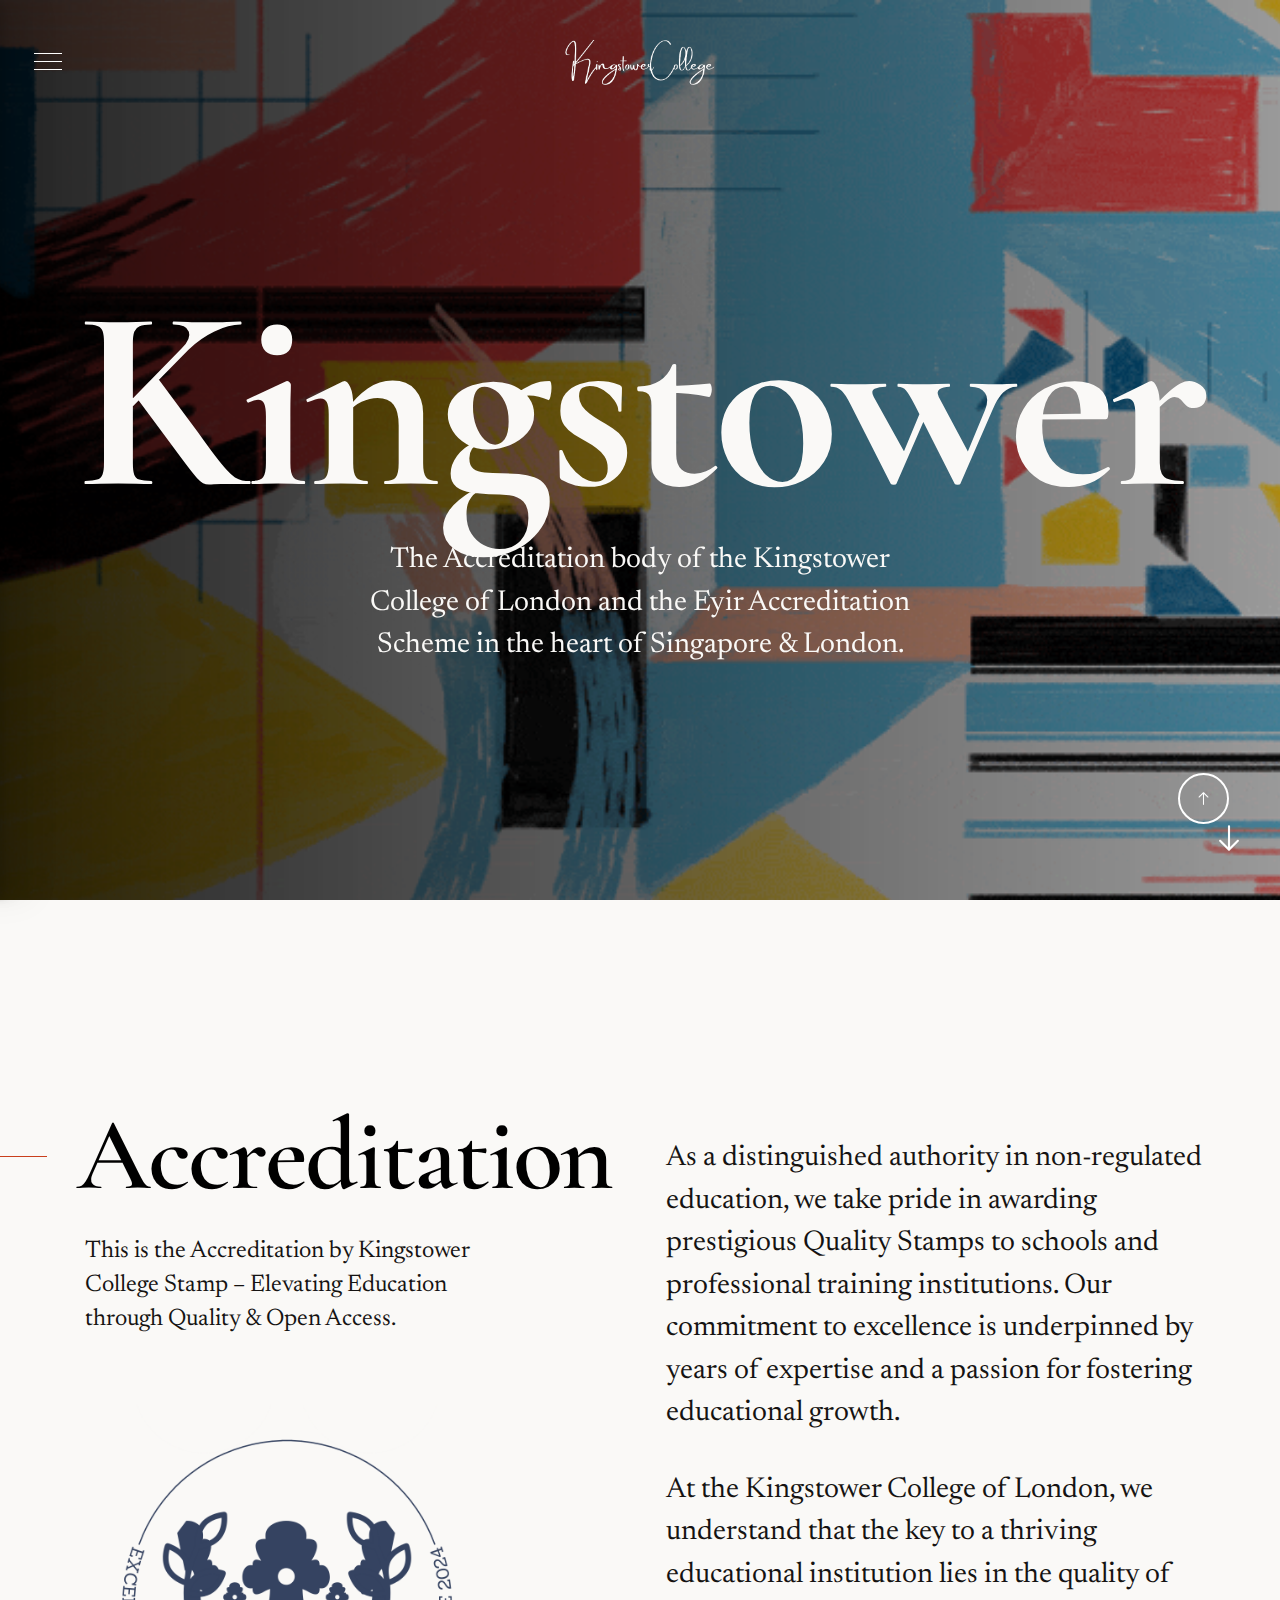
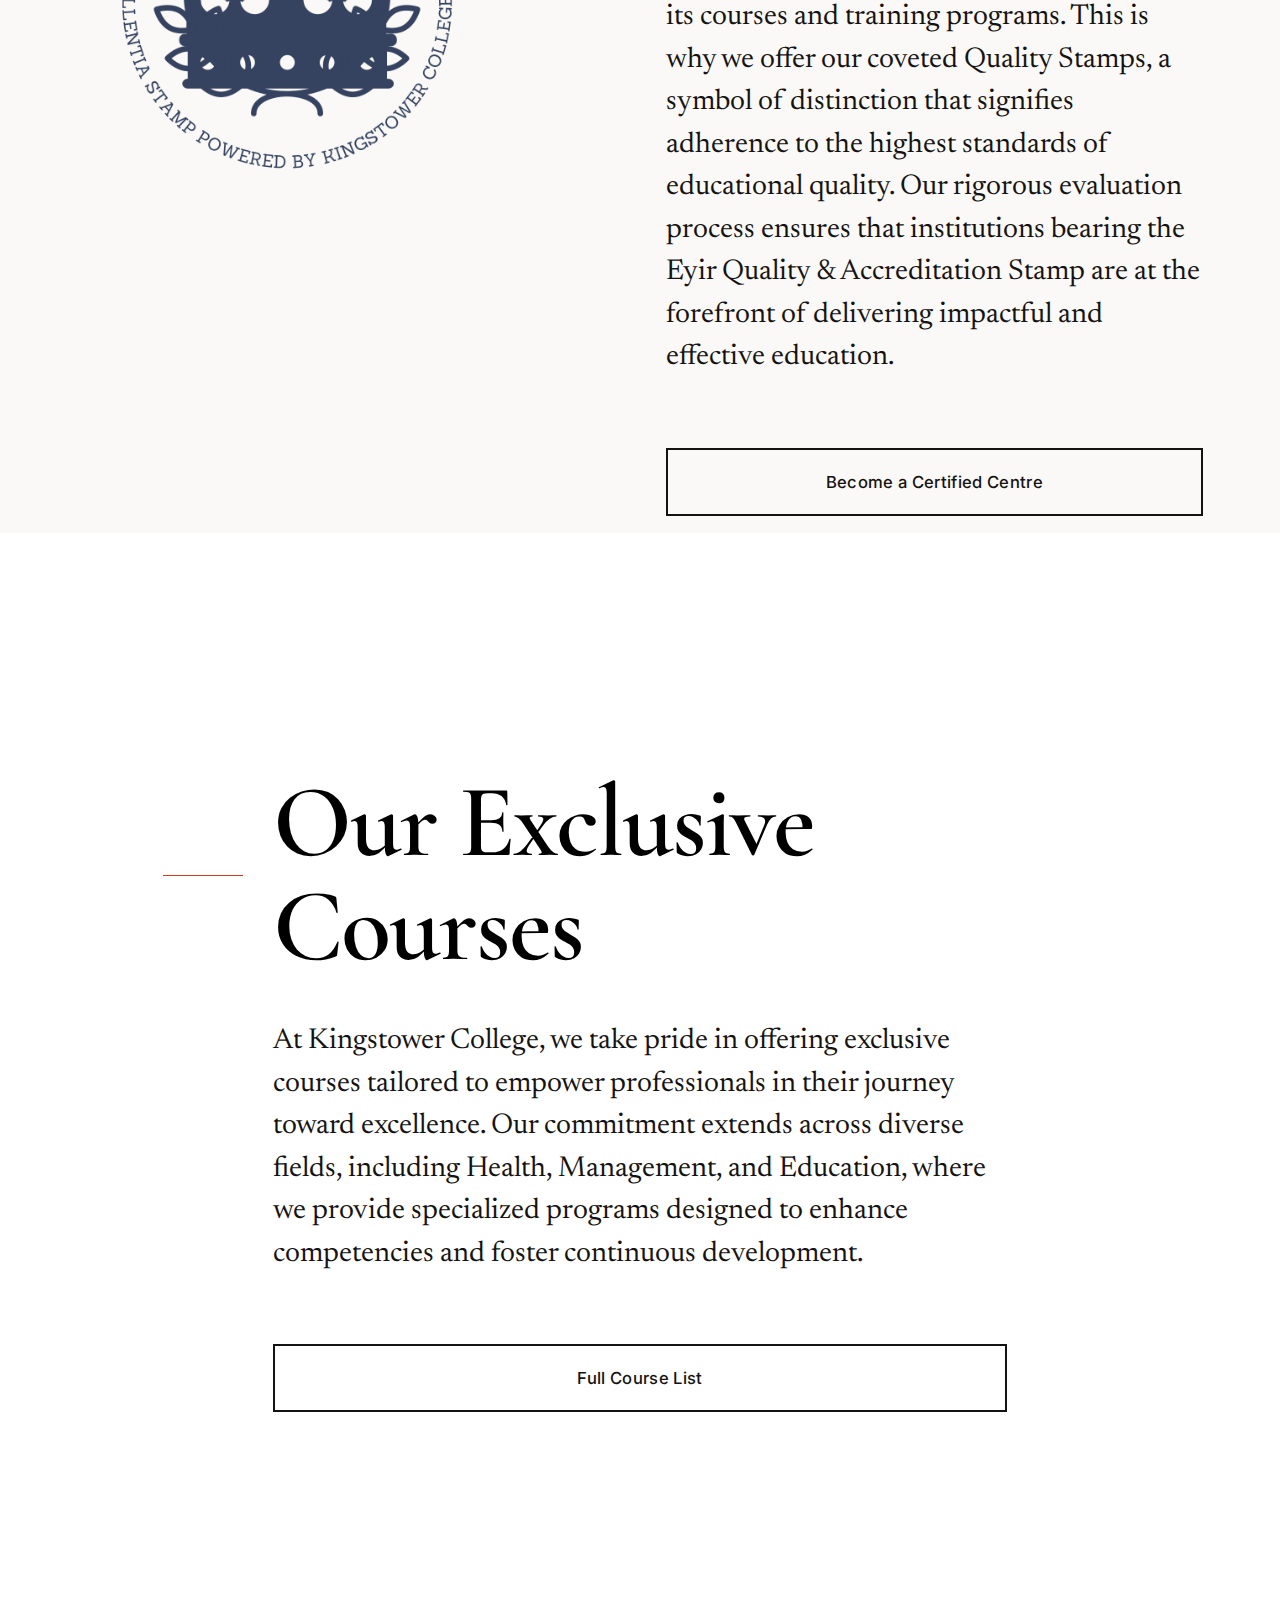
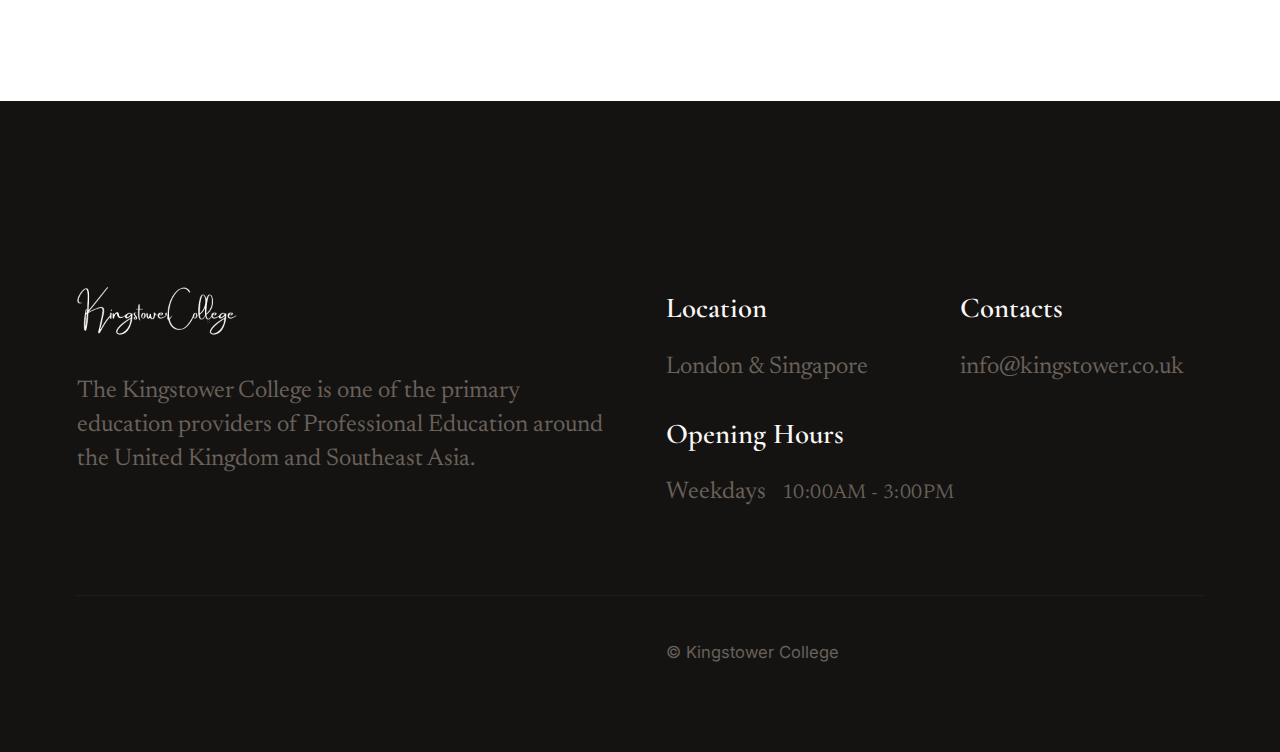
==== index.html @ 2a8f8dbc "Update index.html" ====
<!DOCTYPE html>
<html lang="en" class="no-js" >
<head>

    <!--- basic page needs
    ================================================== -->
    <meta charset="utf-8">
    <meta name="viewport" content="width=device-width, initial-scale=1">
    <title>Kingstower College of London</title>

    <script>
        document.documentElement.classList.remove('no-js');
        document.documentElement.classList.add('js');
    </script>

    <!-- CSS
    ================================================== -->
    <link rel="stylesheet" href="css/vendor.css">
    <link rel="stylesheet" href="css/styles.css">

    <!-- favicons
    ================================================== -->
    <link rel="apple-touch-icon" sizes="180x180" href="apple-touch-icon.png">
    <link rel="icon" type="image/png" sizes="32x32" href="images/favicon.png">
    <link rel="icon" type="image/png" sizes="16x16" href="images/favicon.png">
    <link rel="manifest" href="site.webmanifest">

</head>


<body id="top">


    <!-- preloader
    ================================================== -->
    <div id="preloader">
        <div id="loader" class="dots-fade">
            <div></div>
            <div></div>
            <div></div>
        </div>
    </div>


    <!-- page wrap
    ================================================== -->
    <div id="page" class="s-pagewrap">

        <div class="menu-underlay"></div>

        <!-- # site header
        ================================================== -->
        <header class="s-header">

            <div class="s-header__block">

                <div class="s-header__logo">
                    <a class="logo" href="index.html">
                        <img src="images/logo.png" alt="Homepage">
                    </a>
                </div>

                <a class="s-header__menu-toggle" href="#0"><span>Browse</span></a>
            </div> <!-- end s-header__block -->

            <nav class="s-header__nav">

                <a href="#0" class="s-header__nav-close-btn" title="close"><span>Close</span></a>

                <div class="s-header__nav-logo">
                    <a href="index.html">
                        <img src="images/logo.png" alt="Homepage">
                    </a>
                </div> <!-- s-header__nav-logo -->

                <ul class="s-header__nav-links">
                    <li><a href="index.html">Home</a></li>
                    <li><a href="about.html">About</a></li>
                    <li><a href="courses.html">Courses</a></li>
                    <li><a href="excellentia.html">Accreditation</a></li>
                    <li><a href="postgraduations.html">Postgraduations</a></li>
                </ul> <!-- s-header__nav-links -->
            </nav> <!-- end s-header__nav -->

        </header> <!-- end s-header -->


        <!-- # intro
        ================================================== -->
        <section id="intro" class="s-intro">

            <div class="s-intro__bg"></div>

            <div class="row s-intro__content">
                <div class="column xl-12">
                    <h1 class="s-intro__title">Kingstower</h1>

                    <p class="s-intro__desc lead">
                    The Accreditation body of the Kingstower College of London and the Eyir Accreditation Scheme in the heart of Singapore & London.
                    </p>

                </div>
            </div> <!-- s-intro__content -->

            <div class="s-intro__scroll-down">
                <a href="#about" class="smoothscroll">
                    <span class="scroll-text u-screen-reader-text">Scroll Down</span>
                    <div class="scroll-icon">
                        <svg clip-rule="evenodd" fill-rule="evenodd" stroke-linejoin="round" stroke-miterlimit="2" viewBox="0 0 24 24" xmlns="http://www.w3.org/2000/svg"><path d="m5.214 14.522s4.505 4.502 6.259 6.255c.146.147.338.22.53.22s.384-.073.53-.22c1.754-1.752 6.249-6.244 6.249-6.244.144-.144.216-.334.217-.523 0-.193-.074-.386-.221-.534-.293-.293-.766-.294-1.057-.004l-4.968 4.968v-14.692c0-.414-.336-.75-.75-.75s-.75.336-.75.75v14.692l-4.979-4.978c-.289-.289-.761-.287-1.054.006-.148.148-.222.341-.221.534 0 .189.071.377.215.52z" fill-rule="nonzero"/></svg>
                    </div>
                </a>
            </div> <!-- s-intro__scroll-down -->

        </section> <!-- end s-intro -->


        <!-- # about
        ================================================== -->
        <section id="about" class="s-about">

            <div class="row s-about__content">
                <div class="column xl-12 s-about__content-grid grid-block">

                    <div class="s-about__content-header section-header">
                        <h2 class="text-display-title with-line">Accreditation</h2>
                        <div class="s-about__content-header-inner">
                            <p class="text-desc">
                                This is the Accreditation by Kingstower College Stamp – Elevating Education through Quality & Open Access.
                            </p>

                            <div class="s-about__content-media">
                                <img class="s-about__media-big"
                                     src="images/stamp.png"
                                     srcset="images/stamp.png 1x, images/stamp.png 2x" alt="">
                            </div>
                        </div>
                    </div> <!-- end s-about__content-header -->

                    <div class="s-about__content-main">

                        <p class="attention-getter">
                            As a distinguished authority in non-regulated education, we take pride in awarding prestigious Quality Stamps
                            to schools and professional training institutions. Our commitment to excellence is
                            underpinned by years of expertise and a passion for fostering educational growth.
                        </p>
                        <p class="attention-getter">
                            At the Kingstower College of London, we understand that the key to a thriving educational institution lies in the quality of its
                            courses and training programs. This is why we offer our coveted Quality Stamps, a symbol of distinction that signifies adherence
                            to the highest standards of educational quality. Our rigorous evaluation process ensures that institutions bearing the
                            Eyir Quality & Accreditation Stamp are at the forefront of delivering impactful and effective education.
                        </p>

                        <div class="s-about__content-btn">
                            <a href="Excellentia.html" class="btn btn--stroke btn--medium u-fullwidth">Become a Certified Centre</a>
                        </div>

                    </div> <!-- end s-about-content-main -->

                </div> <!-- end s-about__content-grid -->
            </div> <!--end s-about__content -->

        </section> <!-- end s-about -->


        <!-- # menu block
        ================================================== -->
        <section class="s-menublock" style ="background-color:white;">

            <div class="row s-menublock__top">
                <div class="column xl-8 lg-12">

                    <div class="s-menublock__content-header section-header">
                        <h2 class="text-display-title with-line">Our Exclusive Courses</h2>
                        <p class="attention-getter">
                            At Kingstower College, we take pride in offering exclusive courses tailored to empower professionals in their
                            journey toward excellence. Our commitment extends across diverse fields, including Health, Management, and Education,
                            where we provide specialized programs designed
                            to enhance competencies and foster continuous development.
                        </p>
                        <div class="s-about__content-btn">
                            <a href="postgraduations.html" class="btn btn--stroke btn--medium u-fullwidth">Full Course List</a>
                        </div>

</div>
</div>
</div>
</section>
                    </div> <!-- end s-menublock__content-header -->

                </div>


        <!-- # testimonials
        ================================================== -->


         <!-- # footer
        ================================================== -->
        <footer id="footer" class="s-footer">
            <div class="row s-footer__main-content">

                <div class="column xl-6 md-12 s-footer__block s-footer__about">
                    <div class="s-footer__logo">
                        <a class="logo" href="index.html">
                            <img src="images/logo.png" alt="Homepage">
                        </a>
                    </div>

                    <p>
                   The Kingstower College is one of the primary education providers of Professional Education around the United Kingdom and Southeast Asia.
                </p>
                </div> <!-- end s-footer__about -->

                <div class="column xl-6 md-12 s-footer__block s-footer__info">
                    <div class="row">
                        <div class="column xl-6 lg-12">
                            <h5>Location</h5>
                            <p>
                            London & Singapore
                            </p>
                        </div>
                        <div class="column xl-6 lg-12">
                            <h5>Contacts</h5>
                            <ul class="link-list">
                                <li><a href="mailto:info@kingstower.co.uk">info@kingstower.co.uk</a></li>
                            </ul>
                        </div>
                        <div class="column">
                            <h5>Opening Hours</h5>
                            <ul class="opening-hours">
                                <li><span class="opening-hours__days">Weekdays</span><span class="opening-hours__time">10:00am - 3:00pm</span></li>
                            </ul>
                        </div>
                    </div>
                </div> <!-- end s-footer__info -->

            </div> <!-- end  s-footer__main-content -->

            <div class="row s-footer__bottom">

                <div class="column xl-6 lg-12">
                </div> <!-- end section-footer__social -->

                <div class="column xl-6 lg-12">
                    <p class="ss-copyright">
                        <span>© Kingstower College</span>
                    </p>
                </div>

            </div> <!-- end section-footer__bottom -->

            <div class="ss-go-top">
                <a class="smoothscroll" title="Back to Top" href="#top">
                    <svg clip-rule="evenodd" fill-rule="evenodd" stroke-linejoin="round" stroke-miterlimit="2" viewBox="0 0 24 24" xmlns="http://www.w3.org/2000/svg"><path d="m14.523 18.787s4.501-4.505 6.255-6.26c.146-.146.219-.338.219-.53s-.073-.383-.219-.53c-1.753-1.754-6.255-6.258-6.255-6.258-.144-.145-.334-.217-.524-.217-.193 0-.385.074-.532.221-.293.292-.295.766-.004 1.056l4.978 4.978h-14.692c-.414 0-.75.336-.75.75s.336.75.75.75h14.692l-4.979 4.979c-.289.289-.286.762.006 1.054.148.148.341.222.533.222.19 0 .378-.072.522-.215z" fill-rule="nonzero"/></svg>
                </a>
                <span>Back To Top</span>
            </div> <!-- end ss-go-top -->

        </footer> <!-- end s-footer -->

    </div> <!-- end page-wrap -->


    <!-- Java Script
    ================================================== -->
    <script src="js/plugins.js"></script>
    <script src="js/main.js"></script>

</body>
</html>
---- css/vendor.css ----
/* ===================================================================
 * Maillard Third-party Stylesheets
 * Template Ver. 1.0.0
 * 08-03-2023
 * -------------------------------------------------------------------
 *
 * TOC:
 * # PrismJS 
 * # Swiper
 * # Glightbox
 *
 * ------------------------------------------------------------------- */

/* ===================================================================
 * # PrismJS 1.20.0
 *   https://prismjs.com/download.html#themes=prism-okaidia&languages=markup+css+clike+javascript+markup-templating+php 
 *   
 *   okaidia theme for JavaScript, CSS and HTML
 *   Loosely based on Monokai textmate theme by http://www.monokai.nl/
 *   @author ocodia
 * ------------------------------------------------------------------- */
code[class*=language-],
pre[class*=language-] {
  color          : #f8f8f2;
  background     : none;
  text-shadow    : 0 1px rgba(0, 0, 0, 0.3);
  font-family    : var(--font-mono);
  font-size      : calc(var(--text-size) * 0.8333);
  text-align     : left;
  white-space    : pre;
  word-spacing   : normal;
  word-break     : normal;
  word-wrap      : normal;
  line-height    : var(--vspace-1);
  -moz-tab-size  : 4;
  -o-tab-size    : 4;
  tab-size       : 4;
  -webkit-hyphens: none;
  hyphens        : none;
}

/* Code blocks */
pre[class*=language-] {
  padding : var(--vspace-0_5) 0 var(--vspace-1);
  margin  : var(--vspace-1) 0;
  overflow: auto;
}

:not(pre)>code[class*=language-],
pre[class*=language-] {
  background: #272822;
}

/* Inline code */
:not(pre)>code[class*=language-] {
  padding    : 0.1em;
  white-space: normal;
}

.token.comment,
.token.prolog,
.token.doctype,
.token.cdata {
  color: slategray;
}

.token.punctuation {
  color: #f8f8f2;
}

.token.namespace {
  opacity: 0.7;
}

.token.property,
.token.tag,
.token.constant,
.token.symbol,
.token.deleted {
  color: #f92672;
}

.token.boolean,
.token.number {
  color: #ae81ff;
}

.token.selector,
.token.attr-name,
.token.string,
.token.char,
.token.builtin,
.token.inserted {
  color: #a6e22e;
}

.token.operator,
.token.entity,
.token.url,
.language-css .token.string,
.style .token.string,
.token.variable {
  color: #f8f8f2;
}

.token.atrule,
.token.attr-value,
.token.function,
.token.class-name {
  color: #e6db74;
}

.token.keyword {
  color: #66d9ef;
}

.token.regex,
.token.important {
  color: #fd971f;
}

.token.important,
.token.bold {
  font-weight: bold;
}

.token.italic {
  font-style: italic;
}

.token.entity {
  cursor: help;
}


/* ===================================================================
 * # Swiper 6.4.5
 *   Most modern mobile touch slider and framework with hardware accelerated transitions
 *   https://swiperjs.com
 *
 *   Copyright 2014-2020 Vladimir Kharlampidi
 *
 *   Released under the MIT License
 *
 *   Released on: December 18, 2020
 * ------------------------------------------------------------------- */
@font-face {
  font-family: "swiper-icons";
  src        : url("data:application/font-woff;charset=utf-8;base64, [base64]//wADZ2x5ZgAAAywAAADMAAAD2MHtryVoZWFkAAABbAAAADAAAAA2E2+eoWhoZWEAAAGcAAAAHwAAACQC9gDzaG10eAAAAigAAAAZAAAArgJkABFsb2NhAAAC0AAAAFoAAABaFQAUGG1heHAAAAG8AAAAHwAAACAAcABAbmFtZQAAA/gAAAE5AAACXvFdBwlwb3N0AAAFNAAAAGIAAACE5s74hXjaY2BkYGAAYpf5Hu/j+W2+MnAzMYDAzaX6QjD6/4//Bxj5GA8AuRwMYGkAPywL13jaY2BkYGA88P8Agx4j+/8fQDYfA1AEBWgDAIB2BOoAeNpjYGRgYNBh4GdgYgABEMnIABJzYNADCQAACWgAsQB42mNgYfzCOIGBlYGB0YcxjYGBwR1Kf2WQZGhhYGBiYGVmgAFGBiQQkOaawtDAoMBQxXjg/wEGPcYDDA4wNUA2CCgwsAAAO4EL6gAAeNpj2M0gyAACqxgGNWBkZ2D4/wMA+xkDdgAAAHjaY2BgYGaAYBkGRgYQiAHyGMF8FgYHIM3DwMHABGQrMOgyWDLEM1T9/w8UBfEMgLzE////P/5//f/V/xv+r4eaAAeMbAxwIUYmIMHEgKYAYjUcsDAwsLKxc3BycfPw8jEQA/[base64]/uznmfPFBNODM2K7MTQ45YEAZqGP81AmGGcF3iPqOop0r1SPTaTbVkfUe4HXj97wYE+yNwWYxwWu4v1ugWHgo3S1XdZEVqWM7ET0cfnLGxWfkgR42o2PvWrDMBSFj/IHLaF0zKjRgdiVMwScNRAoWUoH78Y2icB/yIY09An6AH2Bdu/UB+yxopYshQiEvnvu0dURgDt8QeC8PDw7Fpji3fEA4z/PEJ6YOB5hKh4dj3EvXhxPqH/SKUY3rJ7srZ4FZnh1PMAtPhwP6fl2PMJMPDgeQ4rY8YT6Gzao0eAEA409DuggmTnFnOcSCiEiLMgxCiTI6Cq5DZUd3Qmp10vO0LaLTd2cjN4fOumlc7lUYbSQcZFkutRG7g6JKZKy0RmdLY680CDnEJ+UMkpFFe1RN7nxdVpXrC4aTtnaurOnYercZg2YVmLN/d/gczfEimrE/fs/bOuq29Zmn8tloORaXgZgGa78yO9/cnXm2BpaGvq25Dv9S4E9+5SIc9PqupJKhYFSSl47+Qcr1mYNAAAAeNptw0cKwkAAAMDZJA8Q7OUJvkLsPfZ6zFVERPy8qHh2YER+3i/BP83vIBLLySsoKimrqKqpa2hp6+jq6RsYGhmbmJqZSy0sraxtbO3sHRydnEMU4uR6yx7JJXveP7WrDycAAAAAAAH//wACeNpjYGRgYOABYhkgZgJCZgZNBkYGLQZtIJsFLMYAAAw3ALgAeNolizEKgDAQBCchRbC2sFER0YD6qVQiBCv/H9ezGI6Z5XBAw8CBK/m5iQQVauVbXLnOrMZv2oLdKFa8Pjuru2hJzGabmOSLzNMzvutpB3N42mNgZGBg4GKQYzBhYMxJLMlj4GBgAYow/P/PAJJhLM6sSoWKfWCAAwDAjgbRAAB42mNgYGBkAIIbCZo5IPrmUn0hGA0AO8EFTQAA") format("woff");
  font-weight: 400;
  font-style : normal;
}

:root {
  --swiper-theme-color: #007aff;
}

.swiper-container {
  margin-left : auto;
  margin-right: auto;
  position    : relative;
  overflow    : hidden;
  list-style  : none;
  padding     : 0;
  /* Fix of Webkit flickering */
  z-index     : 1;
}

.swiper-container-vertical>.swiper-wrapper {
  flex-direction: column;
}

.swiper-wrapper {
  position           : relative;
  width              : 100%;
  height             : 100%;
  z-index            : 1;
  display            : flex;
  transition-property: transform;
  box-sizing         : content-box;
}

.swiper-container-android .swiper-slide,
.swiper-wrapper {
  transform: translate3d(0px, 0, 0);
}

.swiper-container-multirow>.swiper-wrapper {
  flex-wrap: wrap;
}

.swiper-container-multirow-column>.swiper-wrapper {
  flex-wrap     : wrap;
  flex-direction: column;
}

.swiper-container-free-mode>.swiper-wrapper {
  transition-timing-function: ease-out;
  margin                    : 0 auto;
}

.swiper-slide {
  flex-shrink        : 0;
  width              : 100%;
  height             : 100%;
  position           : relative;
  transition-property: transform;
}

.swiper-slide-invisible-blank {
  visibility: hidden;
}

/* Auto Height */
.swiper-container-autoheight,
.swiper-container-autoheight .swiper-slide {
  height: auto;
}

.swiper-container-autoheight .swiper-wrapper {
  align-items        : flex-start;
  transition-property: transform, height;
}

/* 3D Effects */
.swiper-container-3d {
  perspective: 1200px;
}

.swiper-container-3d .swiper-wrapper,
.swiper-container-3d .swiper-slide,
.swiper-container-3d .swiper-slide-shadow-left,
.swiper-container-3d .swiper-slide-shadow-right,
.swiper-container-3d .swiper-slide-shadow-top,
.swiper-container-3d .swiper-slide-shadow-bottom,
.swiper-container-3d .swiper-cube-shadow {
  transform-style: preserve-3d;
}

.swiper-container-3d .swiper-slide-shadow-left,
.swiper-container-3d .swiper-slide-shadow-right,
.swiper-container-3d .swiper-slide-shadow-top,
.swiper-container-3d .swiper-slide-shadow-bottom {
  position      : absolute;
  left          : 0;
  top           : 0;
  width         : 100%;
  height        : 100%;
  pointer-events: none;
  z-index       : 10;
}

.swiper-container-3d .swiper-slide-shadow-left {
  background-image: linear-gradient(to left, rgba(0, 0, 0, 0.5), rgba(0, 0, 0, 0));
}

.swiper-container-3d .swiper-slide-shadow-right {
  background-image: linear-gradient(to right, rgba(0, 0, 0, 0.5), rgba(0, 0, 0, 0));
}

.swiper-container-3d .swiper-slide-shadow-top {
  background-image: linear-gradient(to top, rgba(0, 0, 0, 0.5), rgba(0, 0, 0, 0));
}

.swiper-container-3d .swiper-slide-shadow-bottom {
  background-image: linear-gradient(to bottom, rgba(0, 0, 0, 0.5), rgba(0, 0, 0, 0));
}

/* CSS Mode */
.swiper-container-css-mode>.swiper-wrapper {
  overflow          : auto;
  scrollbar-width   : none;
  /* For Firefox */
  -ms-overflow-style: none;
  /* For Internet Explorer and Edge */
}

.swiper-container-css-mode>.swiper-wrapper::-webkit-scrollbar {
  display: none;
}

.swiper-container-css-mode>.swiper-wrapper>.swiper-slide {
  scroll-snap-align: start start;
}

.swiper-container-horizontal.swiper-container-css-mode>.swiper-wrapper {
  scroll-snap-type: x mandatory;
}

.swiper-container-vertical.swiper-container-css-mode>.swiper-wrapper {
  scroll-snap-type: y mandatory;
}

:root {
  --swiper-navigation-size   : 44px;
  /*
    --swiper-navigation-color: var(--swiper-theme-color);
    */
}

.swiper-button-prev,
.swiper-button-next {
  position       : absolute;
  top            : 50%;
  width          : calc(var(--swiper-navigation-size) / 44 * 27);
  height         : var(--swiper-navigation-size);
  margin-top     : calc(-1 * var(--swiper-navigation-size) / 2);
  z-index        : 10;
  cursor         : pointer;
  display        : flex;
  align-items    : center;
  justify-content: center;
  color          : var(--swiper-navigation-color, var(--swiper-theme-color));
}

.swiper-button-prev.swiper-button-disabled,
.swiper-button-next.swiper-button-disabled {
  opacity       : 0.35;
  cursor        : auto;
  pointer-events: none;
}

.swiper-button-prev:after,
.swiper-button-next:after {
  font-family   : swiper-icons;
  font-size     : var(--swiper-navigation-size);
  text-transform: none !important;
  letter-spacing: 0;
  text-transform: none;
  font-variant  : initial;
  line-height   : 1;
}

.swiper-button-prev,
.swiper-container-rtl .swiper-button-next {
  left : 10px;
  right: auto;
}

.swiper-button-prev:after,
.swiper-container-rtl .swiper-button-next:after {
  content: "prev";
}

.swiper-button-next,
.swiper-container-rtl .swiper-button-prev {
  right: 10px;
  left : auto;
}

.swiper-button-next:after,
.swiper-container-rtl .swiper-button-prev:after {
  content: "next";
}

.swiper-button-prev.swiper-button-white,
.swiper-button-next.swiper-button-white {
  --swiper-navigation-color: #ffffff;
}

.swiper-button-prev.swiper-button-black,
.swiper-button-next.swiper-button-black {
  --swiper-navigation-color: #000000;
}

.swiper-button-lock {
  display: none;
}

:root {
  /*
    --swiper-pagination-color: var(--swiper-theme-color);
    */
}

.swiper-pagination {
  position  : absolute;
  text-align: center;
  transition: 300ms opacity;
  transform : translate3d(0, 0, 0);
  z-index   : 10;
}

.swiper-pagination.swiper-pagination-hidden {
  opacity: 0;
}

/* Common Styles */
.swiper-pagination-fraction,
.swiper-pagination-custom,
.swiper-container-horizontal>.swiper-pagination-bullets {
  bottom: 10px;
  left  : 0;
  width : 100%;
}

/* Bullets */
.swiper-pagination-bullets-dynamic {
  overflow : hidden;
  font-size: 0;
}

.swiper-pagination-bullets-dynamic .swiper-pagination-bullet {
  transform: scale(0.33);
  position : relative;
}

.swiper-pagination-bullets-dynamic .swiper-pagination-bullet-active {
  transform: scale(1);
}

.swiper-pagination-bullets-dynamic .swiper-pagination-bullet-active-main {
  transform: scale(1);
}

.swiper-pagination-bullets-dynamic .swiper-pagination-bullet-active-prev {
  transform: scale(0.66);
}

.swiper-pagination-bullets-dynamic .swiper-pagination-bullet-active-prev-prev {
  transform: scale(0.33);
}

.swiper-pagination-bullets-dynamic .swiper-pagination-bullet-active-next {
  transform: scale(0.66);
}

.swiper-pagination-bullets-dynamic .swiper-pagination-bullet-active-next-next {
  transform: scale(0.33);
}

.swiper-pagination-bullet {
  width        : 8px;
  height       : 8px;
  display      : inline-block;
  border-radius: 100%;
  background   : #000;
  opacity      : 0.2;
}

button.swiper-pagination-bullet {
  border            : none;
  margin            : 0;
  padding           : 0;
  box-shadow        : none;
  -webkit-appearance: none;
  -moz-appearance   : none;
  appearance        : none;
}

.swiper-pagination-clickable .swiper-pagination-bullet {
  cursor: pointer;
}

.swiper-pagination-bullet-active {
  opacity   : 1;
  background: var(--swiper-pagination-color, var(--swiper-theme-color));
}

.swiper-container-vertical>.swiper-pagination-bullets {
  right    : 10px;
  top      : 50%;
  transform: translate3d(0px, -50%, 0);
}

.swiper-container-vertical>.swiper-pagination-bullets .swiper-pagination-bullet {
  margin : 6px 0;
  display: block;
}

.swiper-container-vertical>.swiper-pagination-bullets.swiper-pagination-bullets-dynamic {
  top      : 50%;
  transform: translateY(-50%);
  width    : 8px;
}

.swiper-container-vertical>.swiper-pagination-bullets.swiper-pagination-bullets-dynamic .swiper-pagination-bullet {
  display   : inline-block;
  transition: 200ms transform, 200ms top;
}

.swiper-container-horizontal>.swiper-pagination-bullets .swiper-pagination-bullet {
  margin: 0 4px;
}

.swiper-container-horizontal>.swiper-pagination-bullets.swiper-pagination-bullets-dynamic {
  left       : 50%;
  transform  : translateX(-50%);
  white-space: nowrap;
}

.swiper-container-horizontal>.swiper-pagination-bullets.swiper-pagination-bullets-dynamic .swiper-pagination-bullet {
  transition: 200ms transform, 200ms left;
}

.swiper-container-horizontal.swiper-container-rtl>.swiper-pagination-bullets-dynamic .swiper-pagination-bullet {
  transition: 200ms transform, 200ms right;
}

/* Progress */
.swiper-pagination-progressbar {
  background: rgba(0, 0, 0, 0.25);
  position  : absolute;
}

.swiper-pagination-progressbar .swiper-pagination-progressbar-fill {
  background      : var(--swiper-pagination-color, var(--swiper-theme-color));
  position        : absolute;
  left            : 0;
  top             : 0;
  width           : 100%;
  height          : 100%;
  transform       : scale(0);
  transform-origin: left top;
}

.swiper-container-rtl .swiper-pagination-progressbar .swiper-pagination-progressbar-fill {
  transform-origin: right top;
}

.swiper-container-horizontal>.swiper-pagination-progressbar,
.swiper-container-vertical>.swiper-pagination-progressbar.swiper-pagination-progressbar-opposite {
  width : 100%;
  height: 4px;
  left  : 0;
  top   : 0;
}

.swiper-container-vertical>.swiper-pagination-progressbar,
.swiper-container-horizontal>.swiper-pagination-progressbar.swiper-pagination-progressbar-opposite {
  width : 4px;
  height: 100%;
  left  : 0;
  top   : 0;
}

.swiper-pagination-white {
  --swiper-pagination-color: #ffffff;
}

.swiper-pagination-black {
  --swiper-pagination-color: #000000;
}

.swiper-pagination-lock {
  display: none;
}

/* Scrollbar */
.swiper-scrollbar {
  border-radius   : 10px;
  position        : relative;
  -ms-touch-action: none;
  background      : rgba(0, 0, 0, 0.1);
}

.swiper-container-horizontal>.swiper-scrollbar {
  position: absolute;
  left    : 1%;
  bottom  : 3px;
  z-index : 50;
  height  : 5px;
  width   : 98%;
}

.swiper-container-vertical>.swiper-scrollbar {
  position: absolute;
  right   : 3px;
  top     : 1%;
  z-index : 50;
  width   : 5px;
  height  : 98%;
}

.swiper-scrollbar-drag {
  height       : 100%;
  width        : 100%;
  position     : relative;
  background   : rgba(0, 0, 0, 0.5);
  border-radius: 10px;
  left         : 0;
  top          : 0;
}

.swiper-scrollbar-cursor-drag {
  cursor: move;
}

.swiper-scrollbar-lock {
  display: none;
}

.swiper-zoom-container {
  width          : 100%;
  height         : 100%;
  display        : flex;
  justify-content: center;
  align-items    : center;
  text-align     : center;
}

.swiper-zoom-container>img,
.swiper-zoom-container>svg,
.swiper-zoom-container>canvas {
  max-width    : 100%;
  max-height   : 100%;
  -o-object-fit: contain;
  object-fit   : contain;
}

.swiper-slide-zoomed {
  cursor: move;
}

/* Preloader */
:root {
  /*
    --swiper-preloader-color: var(--swiper-theme-color);
    */
}

.swiper-lazy-preloader {
  width           : 42px;
  height          : 42px;
  position        : absolute;
  left            : 50%;
  top             : 50%;
  margin-left     : -21px;
  margin-top      : -21px;
  z-index         : 10;
  transform-origin: 50%;
  animation       : swiper-preloader-spin 1s infinite linear;
  box-sizing      : border-box;
  border          : 4px solid var(--swiper-preloader-color, var(--swiper-theme-color));
  border-radius   : 50%;
  border-top-color: transparent;
}

.swiper-lazy-preloader-white {
  --swiper-preloader-color: #fff;
}

.swiper-lazy-preloader-black {
  --swiper-preloader-color: #000;
}

@keyframes swiper-preloader-spin {
  100% {
    transform: rotate(360deg);
  }
}

/* a11y */
.swiper-container .swiper-notification {
  position      : absolute;
  left          : 0;
  top           : 0;
  pointer-events: none;
  opacity       : 0;
  z-index       : -1000;
}

.swiper-container-fade.swiper-container-free-mode .swiper-slide {
  transition-timing-function: ease-out;
}

.swiper-container-fade .swiper-slide {
  pointer-events     : none;
  transition-property: opacity;
}

.swiper-container-fade .swiper-slide .swiper-slide {
  pointer-events: none;
}

.swiper-container-fade .swiper-slide-active,
.swiper-container-fade .swiper-slide-active .swiper-slide-active {
  pointer-events: auto;
}

.swiper-container-cube {
  overflow: visible;
}

.swiper-container-cube .swiper-slide {
  pointer-events     : none;
  backface-visibility: hidden;
  z-index            : 1;
  visibility         : hidden;
  transform-origin   : 0 0;
  width              : 100%;
  height             : 100%;
}

.swiper-container-cube .swiper-slide .swiper-slide {
  pointer-events: none;
}

.swiper-container-cube.swiper-container-rtl .swiper-slide {
  transform-origin: 100% 0;
}

.swiper-container-cube .swiper-slide-active,
.swiper-container-cube .swiper-slide-active .swiper-slide-active {
  pointer-events: auto;
}

.swiper-container-cube .swiper-slide-active,
.swiper-container-cube .swiper-slide-next,
.swiper-container-cube .swiper-slide-prev,
.swiper-container-cube .swiper-slide-next+.swiper-slide {
  pointer-events: auto;
  visibility    : visible;
}

.swiper-container-cube .swiper-slide-shadow-top,
.swiper-container-cube .swiper-slide-shadow-bottom,
.swiper-container-cube .swiper-slide-shadow-left,
.swiper-container-cube .swiper-slide-shadow-right {
  z-index            : 0;
  backface-visibility: hidden;
}

.swiper-container-cube .swiper-cube-shadow {
  position  : absolute;
  left      : 0;
  bottom    : 0px;
  width     : 100%;
  height    : 100%;
  background: #000;
  opacity   : 0.6;
  filter    : blur(50px);
  z-index   : 0;
}

.swiper-container-flip {
  overflow: visible;
}

.swiper-container-flip .swiper-slide {
  pointer-events     : none;
  backface-visibility: hidden;
  z-index            : 1;
}

.swiper-container-flip .swiper-slide .swiper-slide {
  pointer-events: none;
}

.swiper-container-flip .swiper-slide-active,
.swiper-container-flip .swiper-slide-active .swiper-slide-active {
  pointer-events: auto;
}

.swiper-container-flip .swiper-slide-shadow-top,
.swiper-container-flip .swiper-slide-shadow-bottom,
.swiper-container-flip .swiper-slide-shadow-left,
.swiper-container-flip .swiper-slide-shadow-right {
  z-index            : 0;
  backface-visibility: hidden;
}


/* ==========================================================================
 * # Glightbox
 *
 * GLightbox 3.2.0
 * https://biati-digital.github.io/glightbox/
 * -------------------------------------------------------------------------- 
 */
.glightbox-container {
  width                   : 100%;
  height                  : 100%;
  position                : fixed;
  top                     : 0;
  left                    : 0;
  z-index                 : 999999 !important;
  overflow                : hidden;
  touch-action            : none;
  -webkit-text-size-adjust: 100%;
  -moz-text-size-adjust   : 100%;
  text-size-adjust        : 100%;
  backface-visibility     : hidden;
  outline                 : none;
}

.glightbox-container.inactive {
  display: none;
}

.glightbox-container .gcontainer {
  position: relative;
  width   : 100%;
  height  : 100%;
  z-index : 9999;
  overflow: hidden;
}

.glightbox-container .gslider {
  transition     : transform 0.4s ease;
  height         : 100%;
  left           : 0;
  top            : 0;
  width          : 100%;
  position       : relative;
  overflow       : hidden;
  display        : flex !important;
  justify-content: center;
  align-items    : center;
  transform      : translate3d(0, 0, 0);
}

.glightbox-container .gslide {
  width              : 100%;
  position           : absolute;
  -webkit-user-select: none;
  -moz-user-select   : none;
  user-select        : none;
  display            : flex;
  align-items        : center;
  justify-content    : center;
  opacity            : 0;
}

.glightbox-container .gslide.current {
  opacity : 1;
  z-index : 99999;
  position: relative;
}

.glightbox-container .gslide.prev {
  opacity: 1;
  z-index: 9999;
}

.glightbox-container .gslide-inner-content {
  width: 100%;
}

.glightbox-container .ginner-container {
  position       : relative;
  width          : 100%;
  display        : flex;
  justify-content: center;
  flex-direction : column;
  max-width      : 100%;
  margin         : auto;
  height         : 100vh;
}

.glightbox-container .ginner-container.gvideo-container {
  width: 100%;
}

.glightbox-container .ginner-container.desc-bottom,
.glightbox-container .ginner-container.desc-top {
  flex-direction: column;
}

.glightbox-container .ginner-container.desc-left,
.glightbox-container .ginner-container.desc-right {
  max-width: 100% !important;
}

.gslide iframe,
.gslide video {
  outline                   : none !important;
  border                    : none;
  min-height                : 165px;
  -webkit-overflow-scrolling: touch;
  touch-action              : auto;
}

.gslide:not(.current) {
  pointer-events: none;
}

.gslide-image {
  align-items: center;
}

.gslide-image img {
  max-height         : 100vh;
  display            : block;
  padding            : 0;
  float              : none;
  outline            : none;
  border             : none;
  -webkit-user-select: none;
  -moz-user-select   : none;
  user-select        : none;
  max-width          : 100vw;
  width              : auto;
  height             : auto;
  -o-object-fit      : cover;
  object-fit         : cover;
  touch-action       : none;
  margin             : auto;
  min-width          : 200px;
}

.desc-top .gslide-image img,
.desc-bottom .gslide-image img {
  width: auto;
}

.desc-left .gslide-image img,
.desc-right .gslide-image img {
  width    : auto;
  max-width: 100%;
}

.gslide-image img.zoomable {
  position: relative;
}

.gslide-image img.dragging {
  cursor    : grabbing !important;
  transition: none;
}

.gslide-video {
  position : relative;
  max-width: 100vh;
  width    : 100% !important;
}

.gslide-video .plyr__poster-enabled.plyr--loading .plyr__poster {
  display: none;
}

.gslide-video .gvideo-wrapper {
  width       : 100%;
  /* max-width: 160vmin; */
  margin      : auto;
}

.gslide-video::before {
  content   : "";
  position  : absolute;
  width     : 100%;
  height    : 100%;
  background: rgba(255, 0, 0, 0.34);
  display   : none;
}

.gslide-video.playing::before {
  display: none;
}

.gslide-video.fullscreen {
  max-width: 100% !important;
  min-width: 100%;
  height   : 75vh;
}

.gslide-video.fullscreen video {
  max-width: 100% !important;
  width    : 100% !important;
}

.gslide-inline {
  background: #fff;
  text-align: left;
  max-height: calc(100vh - 40px);
  overflow  : auto;
  max-width : 100%;
  margin    : auto;
}

.gslide-inline .ginlined-content {
  padding: 20px;
  width  : 100%;
}

.gslide-inline .dragging {
  cursor    : grabbing !important;
  transition: none;
}

.ginlined-content {
  overflow: auto;
  display : block !important;
  opacity : 1;
}

.gslide-external {
  display   : flex;
  width     : 100%;
  min-width : 100%;
  background: #fff;
  padding   : 0;
  overflow  : auto;
  max-height: 75vh;
  height    : 100%;
}

.gslide-media {
  display: flex;
  width  : auto;
}

.zoomed .gslide-media {
  box-shadow: none !important;
}

.desc-top .gslide-media,
.desc-bottom .gslide-media {
  margin        : 0 auto;
  flex-direction: column;
}

.gslide-description {
  position: relative;
  flex    : 1 0 100%;
}

.gslide-description.description-left,
.gslide-description.description-right {
  max-width: 100%;
}

.gslide-description.description-bottom,
.gslide-description.description-top {
  margin: 0 auto;
  width : 100%;
}

.gslide-description p {
  margin-bottom: 12px;
}

.gslide-description p:last-child {
  margin-bottom: 0;
}

.zoomed .gslide-description {
  display: none;
}

.glightbox-button-hidden {
  display: none;
}

/*
 * Description for mobiles
 * something like facebook does the description
 * for the photos
*/
.glightbox-mobile .glightbox-container .gslide-description {
  height        : auto !important;
  width         : 100%;
  position      : absolute;
  bottom        : 0;
  padding       : 19px 11px;
  max-width     : 100vw !important;
  order         : 2 !important;
  max-height    : 78vh;
  overflow      : auto !important;
  background    : linear-gradient(to bottom, rgba(0, 0, 0, 0) 0%, rgba(0, 0, 0, 0.75) 100%);
  transition    : opacity 0.3s linear;
  padding-bottom: 50px;
}

.glightbox-mobile .glightbox-container .gslide-title {
  color    : #fff;
  font-size: 1em;
}

.glightbox-mobile .glightbox-container .gslide-desc {
  color: #a1a1a1;
}

.glightbox-mobile .glightbox-container .gslide-desc a {
  color      : #fff;
  font-weight: bold;
}

.glightbox-mobile .glightbox-container .gslide-desc * {
  color: inherit;
}

.glightbox-mobile .glightbox-container .gslide-desc .desc-more {
  color  : #fff;
  opacity: 0.4;
}

.gdesc-open .gslide-media {
  transition: opacity 0.5s ease;
  opacity   : 0.4;
}

.gdesc-open .gdesc-inner {
  padding-bottom: 30px;
}

.gdesc-closed .gslide-media {
  transition: opacity 0.5s ease;
  opacity   : 1;
}

.greset {
  transition: all 0.3s ease;
}

.gabsolute {
  position: absolute;
}

.grelative {
  position: relative;
}

.glightbox-desc {
  display: none !important;
}

.glightbox-open {
  overflow: hidden;
}

.gloader {
  height            : 25px;
  width             : 25px;
  animation         : lightboxLoader 0.8s infinite linear;
  border            : 2px solid #fff;
  border-right-color: transparent;
  border-radius     : 50%;
  position          : absolute;
  display           : block;
  z-index           : 9999;
  left              : 0;
  right             : 0;
  margin            : 0 auto;
  top               : 47%;
}

.goverlay {
  width      : 100%;
  height     : calc(100vh + 1px);
  position   : fixed;
  top        : -1px;
  left       : 0;
  background : #000;
  will-change: opacity;
}

.glightbox-mobile .goverlay {
  background: #000;
}

.gprev,
.gnext,
.gclose {
  z-index        : 99999;
  cursor         : pointer;
  width          : 26px;
  height         : 44px;
  border         : none;
  display        : flex;
  justify-content: center;
  align-items    : center;
  flex-direction : column;
}

.gprev svg,
.gnext svg,
.gclose svg {
  display: block;
  width  : 25px;
  height : auto;
  margin : 0;
  padding: 0;
}

.gprev.disabled,
.gnext.disabled,
.gclose.disabled {
  opacity: 0.2;
}

.gprev .garrow,
.gnext .garrow,
.gclose .garrow {
  stroke: #fff;
}

.gbtn.focused {
  outline: 2px solid #0f3d81;
}

iframe.wait-autoplay {
  opacity: 0;
}

.glightbox-closing .gnext,
.glightbox-closing .gprev,
.glightbox-closing .gclose {
  opacity: 0 !important;
}

/*Skin */
.glightbox-clean .gslide-description {
  background: #fff;
}

.glightbox-clean .gdesc-inner {
  padding: 22px 20px;
}

.glightbox-clean .gslide-title {
  font-size    : 1em;
  font-weight  : normal;
  font-family  : arial;
  color        : #000;
  margin-bottom: 19px;
  line-height  : 1.4em;
}

.glightbox-clean .gslide-desc {
  font-size    : 0.86em;
  margin-bottom: 0;
  font-family  : arial;
  line-height  : 1.4em;
}

.glightbox-clean .gslide-video {
  background: #000;
}

.glightbox-clean .gprev,
.glightbox-clean .gnext,
.glightbox-clean .gclose {
  background-color: rgba(0, 0, 0, 0.75);
  border-radius   : 4px;
}

.glightbox-clean .gprev path,
.glightbox-clean .gnext path,
.glightbox-clean .gclose path {
  fill: #fff;
}

.glightbox-clean .gprev {
  position: absolute;
  top     : -100%;
  left    : 30px;
  width   : 40px;
  height  : 50px;
}

.glightbox-clean .gnext {
  position: absolute;
  top     : -100%;
  right   : 30px;
  width   : 40px;
  height  : 50px;
}

.glightbox-clean .gclose {
  width   : 35px;
  height  : 35px;
  top     : 15px;
  right   : 10px;
  position: absolute;
}

.glightbox-clean .gclose svg {
  width : 18px;
  height: auto;
}

.glightbox-clean .gclose:hover {
  opacity: 1;
}

/*CSS Animations*/
.gfadeIn {
  animation: gfadeIn 0.5s ease;
}

.gfadeOut {
  animation: gfadeOut 0.5s ease;
}

.gslideOutLeft {
  animation: gslideOutLeft 0.3s ease;
}

.gslideInLeft {
  animation: gslideInLeft 0.3s ease;
}

.gslideOutRight {
  animation: gslideOutRight 0.3s ease;
}

.gslideInRight {
  animation: gslideInRight 0.3s ease;
}

.gzoomIn {
  animation: gzoomIn 0.5s ease;
}

.gzoomOut {
  animation: gzoomOut 0.5s ease;
}

@keyframes lightboxLoader {
  0% {
    transform: rotate(0deg);
  }

  100% {
    transform: rotate(360deg);
  }
}

@keyframes gfadeIn {
  from {
    opacity: 0;
  }

  to {
    opacity: 1;
  }
}

@keyframes gfadeOut {
  from {
    opacity: 1;
  }

  to {
    opacity: 0;
  }
}

@keyframes gslideInLeft {
  from {
    opacity  : 0;
    transform: translate3d(-60%, 0, 0);
  }

  to {
    visibility: visible;
    transform : translate3d(0, 0, 0);
    opacity   : 1;
  }
}

@keyframes gslideOutLeft {
  from {
    opacity   : 1;
    visibility: visible;
    transform : translate3d(0, 0, 0);
  }

  to {
    transform : translate3d(-60%, 0, 0);
    opacity   : 0;
    visibility: hidden;
  }
}

@keyframes gslideInRight {
  from {
    opacity   : 0;
    visibility: visible;
    transform : translate3d(60%, 0, 0);
  }

  to {
    transform: translate3d(0, 0, 0);
    opacity  : 1;
  }
}

@keyframes gslideOutRight {
  from {
    opacity   : 1;
    visibility: visible;
    transform : translate3d(0, 0, 0);
  }

  to {
    transform: translate3d(60%, 0, 0);
    opacity  : 0;
  }
}

@keyframes gzoomIn {
  from {
    opacity  : 0;
    transform: scale3d(0.3, 0.3, 0.3);
  }

  to {
    opacity: 1;
  }
}

@keyframes gzoomOut {
  from {
    opacity: 1;
  }

  50% {
    opacity  : 0;
    transform: scale3d(0.3, 0.3, 0.3);
  }

  to {
    opacity: 0;
  }
}

@media (min-width: 769px) {
  .glightbox-container .ginner-container {
    width         : auto;
    height        : auto;
    flex-direction: row;
  }

  .glightbox-container .ginner-container.desc-top .gslide-description {
    order: 0;
  }

  .glightbox-container .ginner-container.desc-top .gslide-image,
  .glightbox-container .ginner-container.desc-top .gslide-image img {
    order: 1;
  }

  .glightbox-container .ginner-container.desc-left .gslide-description {
    order: 0;
  }

  .glightbox-container .ginner-container.desc-left .gslide-image {
    order: 1;
  }

  .gslide-image img {
    max-height: 97vh;
    max-width : 100%;
  }

  .gslide-image img.zoomable {
    cursor: zoom-in;
  }

  .zoomed .gslide-image img.zoomable {
    cursor: grab;
  }

  .gslide-inline {
    max-height: 95vh;
  }

  .gslide-external {
    max-height: 100vh;
  }

  .gslide-description.description-left,
  .gslide-description.description-right {
    max-width: 275px;
  }

  .glightbox-open {
    height: auto;
  }

  .goverlay {
    background: rgba(0, 0, 0, 0.92);
  }

  .glightbox-clean .gslide-media {
    box-shadow: 1px 2px 9px 0px rgba(0, 0, 0, 0.65);
  }

  .glightbox-clean .description-left .gdesc-inner,
  .glightbox-clean .description-right .gdesc-inner {
    position  : absolute;
    height    : 100%;
    overflow-y: auto;
  }

  .glightbox-clean .gprev,
  .glightbox-clean .gnext,
  .glightbox-clean .gclose {
    background-color: rgba(0, 0, 0, 0.32);
  }

  .glightbox-clean .gprev:hover,
  .glightbox-clean .gnext:hover,
  .glightbox-clean .gclose:hover {
    background-color: rgba(0, 0, 0, 0.7);
  }

  .glightbox-clean .gprev {
    top: 45%;
  }

  .glightbox-clean .gnext {
    top: 45%;
  }
}

@media (min-width: 992px) {
  .glightbox-clean .gclose {
    right: 24px;
  }
}

@media screen and (max-height: 420px) {
  .goverlay {
    background: #000;
  }
}
---- css/styles.css ----
@charset "UTF-8";

/* ===================================================================
 * Maillard Main Stylesheet
 * Template Ver. 1.0.0
 * 08-03-2023
 * ------------------------------------------------------------------
 *
 * TOC:
 * # SETTINGS
 *      ## fonts
 *      ## colors
 *      ## spacing and typescale
 *      ## grid variables
 * # CSS RESET
 * # GRID
 *      ## extra large devices
 *      ## large device
 *      ## medium devices
 *      ## tablet devices
 *      ## mobile devices
 *      ## small mobile devices
 *      ## additional column stackpoints
 * # BASE SETUP
 * # UTILITY CLASSES
 * # TYPOGRAPHY
 *      ## base type styles
 *      ## additional typography & helper classes
 *      ## lists
 *      ## media
 *      ## spacing
 * # PRELOADER
 *      ## page loaded
 * # FORM
 *      ## style placeholder text
 *      ## change autocomplete styles in Chrome
 * # BUTTONS
 * # TABLE
 * # COMPONENTS
 *      ## pagination
 *      ## alert box
 *      ## skillbars
 *      ## stats tabs
 * # PROJECT-WIDE SHARED STYLES
 *      ## section header
 *      ## social list
 *      ## swiper overrides
 *      ## glightbox overrides
 * # GRID-BASED LAYOUTS
 *      ## grid block
 *      ## list grid
 * # PAGE WRAP
 * # SITE HEADER
 *      ## logo
 *      ## mobile menu toggle
 *      ## CTA Button
 *      ## off canvas menu
 * # PAGEHEADER & PAGECONTENT
 * # INTRO
 *      ## intro bg
 *      ## intro content
 *      ## intro scroll down
 *      ## home intro transitions
 * # ABOUT
 *      ## about content header
 *      ## about content main
 * # MENU BLOCK
 *      ## menublock slider
 * # TESTIMONIALS
 * # GALLERY
 *      ## gallery items
 * # FOOTER
 *      ## copyright
 *      ## go top
 * # PAGE STYLES
 *      ## content block
 *      ## menu block
 *      ## cta block
 *      ## reservation form
 *
 * ------------------------------------------------------------------ */


/* ===================================================================
 * # SETTINGS
 *
 *
 * ------------------------------------------------------------------- */

/* -------------------------------------------------------------------
 * ## fonts
 * ------------------------------------------------------------------- */
@import url("https://fonts.googleapis.com/css2?family=Cormorant+Garamond:ital,wght@0,300;0,400;0,500;0,600;0,700;1,300;1,400&family=Cormorant+SC:wght@400;500;600;700&family=Inter:wght@300;400;500;600;700&family=Newsreader:ital,wght@0,300;0,400;0,500;0,600;0,700;1,300;1,400;1,500;1,600;1,700&display=swap");

:root {
    --font-1: "Newsreader", Serif;
    --font-2: "Cormorant Garamond", Serif;
    --font-3: "Inter", Sans-serif;
    --font-4: "Cormorant SC", Serif;

  /* monospace
   */
    --font-mono: Consolas, "Andale Mono", Courier, "Courier New", monospace;
}

/* -------------------------------------------------------------------
 * ## colors
 * ------------------------------------------------------------------- */
:root {

  /* color-1(#C73E1D)
   * color-2(#D1C1B3)
   * color-3(#595968)
   */
    --color-1                     : hsla(12, 75%, 45%, 1);
    --color-2                     : hsla(28, 25%, 76%, 1);
    --color-3                     : hsla(240, 8%, 38%, 1);

  /* theme color variations
   */
    --color-1-lightest            : hsla(12, 75%, 75%, 1);
    --color-1-lighter             : hsla(12, 75%, 65%, 1);
    --color-1-light               : hsla(12, 75%, 55%, 1);
    --color-1-dark                : hsla(12, 75%, 35%, 1);
    --color-1-darker              : hsla(12, 75%, 25%, 1);
    --color-1-darkest             : hsla(12, 75%, 15%, 1);

    --color-2-lighter             : hsla(28, 25%, 96%, 1);
    --color-2-light               : hsla(28, 25%, 86%, 1);
    --color-2-dark                : hsla(28, 25%, 66%, 1);
    --color-2-darker              : hsla(28, 25%, 56%, 1);
    --color-2-darkest             : hsla(28, 25%, 36%, 1);

    --color-3-lighter             : hsla(240, 8%, 58%, 1);
    --color-3-light               : hsla(240, 8%, 48%, 1);
    --color-3-dark                : hsla(240, 8%, 28%, 1);
    --color-3-darker              : hsla(240, 8%, 10%, 1);

  /* feedback colors
   * color-error(#ffd1d2), color-success(#c8e675),
   * color-info(#d7ecfb), color-notice(#fff099)
   */
    --color-error                 : hsla(359, 100%, 91%, 1);
    --color-success               : hsla(76, 69%, 68%, 1);
    --color-info                  : hsla(205, 82%, 91%, 1);
    --color-notice                : hsla(51, 100%, 80%, 1);
    --color-error-content         : hsla(359, 50%, 50%, 1);
    --color-success-content       : hsla(76, 29%, 28%, 1);
    --color-info-content          : hsla(205, 32%, 31%, 1);
    --color-notice-content        : hsla(51, 30%, 30%, 1);

  /* neutrals
   * generated using
   * Tint & Shade Generator
   * (https://maketintsandshades.com/)
   */
    --color-black                 : #000000;
    --color-gray-19               : #151312;
    --color-gray-18               : #2a2724;
    --color-gray-17               : #3f3a36;
    --color-gray-16               : #544d48;
    --color-gray-15               : #69615a;
    --color-gray-14               : #7d746b;
    --color-gray-13               : #92877d;
    --color-gray-12               : #a79a8f;
    --color-gray-11               : #bcaea1;
    --color-gray-10               : #d1c1b3;
    --color-gray-9                : #d6c7bb;
    --color-gray-8                : #dacdc2;
    --color-gray-7                : #dfd4ca;
    --color-gray-6                : #e3dad1;
    --color-gray-5                : #e8e0d9;
    --color-gray-4                : #ede6e1;
    --color-gray-3                : #f1ece8;
    --color-gray-2                : #f6f3f0;
    --color-gray-1                : #faf9f7;
    --color-white                 : #ffffff;
    /* text
   */
    --color-text                  : var(--color-gray-19);
    --color-text-dark             : var(--color-black);
    --color-text-light            : var(--color-gray-15);
    --color-placeholder           : var(--color-gray-12);
    /* link
   */
    --color-link                  : var(--color-1);
    --color-link-hover            : var(--color-1-darker);
    --color-link-active           : var(--color-1-darker);
    /* buttons
   */
    --color-btn                   : var(--color-gray-5);
    --color-btn-text              : var(--color-text);
    --color-btn-hover             : var(--color-gray-6);
    --color-btn-hover-text        : var(--color-text);
    --color-btn-primary           : var(--color-1);
    --color-btn-primary-text      : var(--color-white);
    --color-btn-primary-hover     : var(--color-1-light);
    --color-btn-primary-hover-text: var(--color-white);
    --color-btn-stroke            : var(--color-text);
    --color-btn-stroke-text       : var(--color-text);
    --color-btn-stroke-hover      : var(--color-text);
    --color-btn-stroke-hover-text : var(--color-white);
    /* preloader
   */
    --color-preloader-bg          : var(--color-gray-19);
    --color-loader                : var(--color-gray-10);
    --color-loader-light          : var(--color-gray-16);
    /* others
   */
    --color-body-bg               : var(--color-gray-1);
    --color-border                : rgba(0, 0, 0, .1);
    --border-radius               : 5px;
}

/* -------------------------------------------------------------------
 * ## spacing and typescale
 * ------------------------------------------------------------------- */
:root {

  /* spacing
   * base font size: 24px
   * vertical space unit : 34px
   */
    --base-size       : 62.5%;
    --multiplier      : 1;
    --base-font-size  : calc(2.4rem * var(--multiplier));
    --space           : calc(3.4rem * var(--multiplier));

  /* vertical spacing
   */
    --vspace-0_125    : calc(0.125 * var(--space));
    --vspace-0_25     : calc(0.25 * var(--space));
    --vspace-0_375    : calc(0.375 * var(--space));
    --vspace-0_5      : calc(0.5 * var(--space));
    --vspace-0_625    : calc(0.625 * var(--space));
    --vspace-0_75     : calc(0.75 * var(--space));
    --vspace-0_875    : calc(0.875 * var(--space));
    --vspace-1        : calc(var(--space));
    --vspace-1_25     : calc(1.25 * var(--space));
    --vspace-1_5      : calc(1.5 * var(--space));
    --vspace-1_75     : calc(1.75 * var(--space));
    --vspace-2        : calc(2 * var(--space));
    --vspace-2_5      : calc(2.5 * var(--space));
    --vspace-3        : calc(3 * var(--space));
    --vspace-3_5      : calc(3.5 * var(--space));
    --vspace-4        : calc(4 * var(--space));
    --vspace-4_5      : calc(4.5 * var(--space));
    --vspace-5        : calc(5 * var(--space));
    --vspace-5_5      : calc(5.5 * var(--space));
    --vspace-6        : calc(6 * var(--space));
    --vspace-6_5      : calc(6.5 * var(--space));
    --vspace-7        : calc(7 * var(--space));
    --vspace-7_5      : calc(7.5 * var(--space));
    --vspace-8        : calc(8 * var(--space));
    --vspace-8_5      : calc(8.5 * var(--space));
    --vspace-9        : calc(9 * var(--space));
    --vspace-9_5      : calc(9.5 * var(--space));
    --vspace-10       : calc(10 * var(--space));

  /* type scale
   * ratio 1          :2 | base: 24px
   * -------------------------------------------------------
   *
   * --text-huge-3    = (178.32px)
   * --text-huge-2    = (148.60px)
   * --text-huge-1    = (123.83px)
   * --text-display-3 = (103.20px)
   * --text-display-2 = (86.00px)
   * --text-display-1 = (71.66px)
   * --text-xxxl      = (59.72px)
   * --text-xxl       = (49.77px)
   * --text-xl        = (41.47px)
   * --text-lg        = (34.56px)
   * --text-md        = (28.80px)
   * --text-size      = (24.00px) BASE
   * --text-sm        = (20.00px)
   * --text-xs        = (16.67px)
   *
   * ---------------------------------------------------------
   */
    --text-scale-ratio: 1.2;
    --text-size       : var(--base-font-size);
    --text-xs         : calc((var(--text-size) / var(--text-scale-ratio)) / var(--text-scale-ratio));
    --text-sm         : calc(var(--text-xs) * var(--text-scale-ratio));
    --text-md         : calc(var(--text-sm) * var(--text-scale-ratio) * var(--text-scale-ratio));
    --text-lg         : calc(var(--text-md) * var(--text-scale-ratio));
    --text-xl         : calc(var(--text-lg) * var(--text-scale-ratio));
    --text-xxl        : calc(var(--text-xl) * var(--text-scale-ratio));
    --text-xxxl       : calc(var(--text-xxl) * var(--text-scale-ratio));
    --text-display-1  : calc(var(--text-xxxl) * var(--text-scale-ratio));
    --text-display-2  : calc(var(--text-display-1) * var(--text-scale-ratio));
    --text-display-3  : calc(var(--text-display-2) * var(--text-scale-ratio));
    --text-huge-1     : calc(var(--text-display-3) * var(--text-scale-ratio));
    --text-huge-2     : calc(var(--text-huge-1) * var(--text-scale-ratio));
    --text-huge-3     : calc(var(--text-huge-2) * var(--text-scale-ratio));

  /* default button height
   */
    --vspace-btn      : var(--vspace-1_75);
}

/* on mobile devices below 600px, change the value of '--multiplier'
 * to adjust the values of base font size and vertical space unit.
 */
@media screen and (max-width: 600px) {
    :root {
        --multiplier: .9412;
    }
}

/* -------------------------------------------------------------------
 * ## grid variables
 * ------------------------------------------------------------------- */
:root {

  /* widths for rows and containers
   */
    --width-sixteen-cols: 1760px;
    --width-default     : 1400px;
    --width-wide        : 1600px;
    --width-wider       : 1800px;
    --width-narrow      : 1200px;
    --width-narrower    : 1000px;
    --width-narrowest   : 800px;
    --width-full        : 100%;
    --width-grid-max    : var(--width-default);

  /* gutter
   */
    --gutter            : 2.6rem;
}

/* on large screen devices
 */
@media screen and (max-width: 1000px) {
    :root {
        --gutter: 2.2rem;
    }
}

/* on small devices
 */
@media screen and (max-width: 600px) {
    :root {
        --gutter: 1rem;
    }
}


/* ====================================================================
 * # CSS RESET
 *
 *
 * --------------------------------------------------------------------
 * http://meyerweb.com/eric/tools/css/reset/
 * v2.0 | 20110126
 * License: none (public domain)
 * -------------------------------------------------------------------- */
html,
body,
div,
span,
applet,
object,
iframe,
h1,
h2,
h3,
h4,
h5,
h6,
p,
blockquote,
pre,
a,
abbr,
acronym,
address,
big,
cite,
code,
del,
dfn,
em,
img,
ins,
kbd,
q,
s,
samp,
small,
strike,
strong,
sub,
sup,
tt,
var,
b,
u,
i,
center,
dl,
dt,
dd,
ol,
ul,
li,
fieldset,
form,
label,
legend,
table,
caption,
tbody,
tfoot,
thead,
tr,
th,
td,
article,
aside,
canvas,
details,
embed,
figure,
figcaption,
footer,
header,
hgroup,
menu,
nav,
output,
ruby,
section,
summary,
time,
mark,
audio,
video {
    margin        : 0;
    padding       : 0;
    border        : 0;
    font-size     : 100%;
    font          : inherit;
    vertical-align: baseline;
}

/* HTML5 display-role reset for older browsers */
article,
aside,
details,
figcaption,
figure,
footer,
header,
hgroup,
menu,
nav,
section {
    display: block;
}

body {
    line-height: 1;
}

ol,
ul {
    list-style: none;
}

blockquote,
q {
    quotes: none;
}

blockquote:before,
blockquote:after,
q:before,
q:after {
    content: "";
    content: none;
}

table {
    border-collapse: collapse;
    border-spacing : 0;
}


/* ===================================================================
 * # GRID v5.0.0
 *
 *
 * -------------------------------------------------------------------
 * - Grid system based on the flex display property.
 *
 * - Grid breakpoints are based on MAXIMUM WIDTH media queries,
 *   meaning they apply to that one breakpoint and ALL THOSE BELOW IT.
 *
 * - Grid columns without a specified width will automatically layout
 *   as equal width columns.
 *
 * - On viewports 400px and below, all grid columns will stacked
 *   vertically
 *
 * ------------------------------------------------------------------- */

/* row
 */
.row {
    display  : flex;
    flex-flow: row wrap;
    width    : min(92%, var(--width-grid-max));
    margin   : 0 auto;
}

.row .row {
    width       : auto;
    margin-left : calc(var(--gutter) * -1);
    margin-right: calc(var(--gutter) * -1);
}

/* column
 */
.column {
    flex   : 1;
    padding: 0 var(--gutter);
}

.collapse>.column,
.column.collapse {
    padding: 0;
}

/* row utility classes
 */
.row.row-wrap {
    flex-wrap: wrap;
}

.row.row-nowrap {
    flex-wrap: nowrap;
}

.row.row-y-top {
    align-items: flex-start;
}

.row.row-y-bottom {
    align-items: flex-end;
}

.row.row-y-center {
    align-items: center;
}

.row.row-stretch {
    align-items: stretch;
}

.row.row-baseline {
    align-items: baseline;
}

.row.row-x-left {
    justify-content: flex-start;
}

.row.row-x-right {
    justify-content: flex-end;
}

.row.row-x-center {
    justify-content: center;
}

.row.row-center {
    align-items    : center;
    justify-content: center;
}

/* ------------------------- -------------------------------------------
 * ## extra large devices (1201px and above)
 * -------------------------------------------------------------------- */
.xl-1 {
    flex : none;
    width: 8.3333333333%;
}

.xl-2 {
    flex : none;
    width: 16.6666666667%;
}

.xl-3 {
    flex : none;
    width: 25%;
}

.xl-4 {
    flex : none;
    width: 33.3333333333%;
}

.xl-5 {
    flex : none;
    width: 41.6666666667%;
}

.xl-6 {
    flex : none;
    width: 50%;
}

.xl-7 {
    flex : none;
    width: 58.3333333333%;
}

.xl-8 {
    flex : none;
    width: 66.6666666667%;
}

.xl-9 {
    flex : none;
    width: 75%;
}

.xl-10 {
    flex : none;
    width: 83.3333333333%;
}

.xl-11 {
    flex : none;
    width: 91.6666666667%;
}

.xl-12 {
    flex : none;
    width: 100%;
}

/* --------------------------------------------------------------------
 * ## large devices (1001px to 1200px)
 * -------------------------------------------------------------------- */
@media screen and (max-width: 1200px) {
    .lg-1 {
        flex : none;
        width: 8.3333333333%;
    }

    .lg-2 {
        flex : none;
        width: 16.6666666667%;
    }

    .lg-3 {
        flex : none;
        width: 25%;
    }

    .lg-4 {
        flex : none;
        width: 33.3333333333%;
    }

    .lg-5 {
        flex : none;
        width: 41.6666666667%;
    }

    .lg-6 {
        flex : none;
        width: 50%;
    }

    .lg-7 {
        flex : none;
        width: 58.3333333333%;
    }

    .lg-8 {
        flex : none;
        width: 66.6666666667%;
    }

    .lg-9 {
        flex : none;
        width: 75%;
    }

    .lg-10 {
        flex : none;
        width: 83.3333333333%;
    }

    .lg-11 {
        flex : none;
        width: 91.6666666667%;
    }

    .lg-12 {
        flex : none;
        width: 100%;
    }
}

/* --------------------------------------------------------------------
 * ## medium devices (801px to 1000px)
 * -------------------------------------------------------------------- */
@media screen and (max-width: 1000px) {
    .md-1 {
        flex : none;
        width: 8.3333333333%;
    }

    .md-2 {
        flex : none;
        width: 16.6666666667%;
    }

    .md-3 {
        flex : none;
        width: 25%;
    }

    .md-4 {
        flex : none;
        width: 33.3333333333%;
    }

    .md-5 {
        flex : none;
        width: 41.6666666667%;
    }

    .md-6 {
        flex : none;
        width: 50%;
    }

    .md-7 {
        flex : none;
        width: 58.3333333333%;
    }

    .md-8 {
        flex : none;
        width: 66.6666666667%;
    }

    .md-9 {
        flex : none;
        width: 75%;
    }

    .md-10 {
        flex : none;
        width: 83.3333333333%;
    }

    .md-11 {
        flex : none;
        width: 91.6666666667%;
    }

    .md-12 {
        flex : none;
        width: 100%;
    }
}

/* --------------------------------------------------------------------
 * ## tablet devices (601px to 800px)
 * -------------------------------------------------------------------- */
@media screen and (max-width: 800px) {
    .tab-1 {
        flex : none;
        width: 8.3333333333%;
    }

    .tab-2 {
        flex : none;
        width: 16.6666666667%;
    }

    .tab-3 {
        flex : none;
        width: 25%;
    }

    .tab-4 {
        flex : none;
        width: 33.3333333333%;
    }

    .tab-5 {
        flex : none;
        width: 41.6666666667%;
    }

    .tab-6 {
        flex : none;
        width: 50%;
    }

    .tab-7 {
        flex : none;
        width: 58.3333333333%;
    }

    .tab-8 {
        flex : none;
        width: 66.6666666667%;
    }

    .tab-9 {
        flex : none;
        width: 75%;
    }

    .tab-10 {
        flex : none;
        width: 83.3333333333%;
    }

    .tab-11 {
        flex : none;
        width: 91.6666666667%;
    }

    .tab-12 {
        flex : none;
        width: 100%;
    }
}

/* --------------------------------------------------------------------
 * ## mobile devices (401px to 600px)
 * -------------------------------------------------------------------- */
@media screen and (max-width: 600px) {
    .row {
        width        : 100%;
        padding-left : 6vw;
        padding-right: 6vw;
    }

    .row .row {
        padding-left : 0;
        padding-right: 0;
    }

    .mob-1 {
        flex : none;
        width: 8.3333333333%;
    }

    .mob-2 {
        flex : none;
        width: 16.6666666667%;
    }

    .mob-3 {
        flex : none;
        width: 25%;
    }

    .mob-4 {
        flex : none;
        width: 33.3333333333%;
    }

    .mob-5 {
        flex : none;
        width: 41.6666666667%;
    }

    .mob-6 {
        flex : none;
        width: 50%;
    }

    .mob-7 {
        flex : none;
        width: 58.3333333333%;
    }

    .mob-8 {
        flex : none;
        width: 66.6666666667%;
    }

    .mob-9 {
        flex : none;
        width: 75%;
    }

    .mob-10 {
        flex : none;
        width: 83.3333333333%;
    }

    .mob-11 {
        flex : none;
        width: 91.6666666667%;
    }

    .mob-12 {
        flex : none;
        width: 100%;
    }
}

/* --------------------------------------------------------------------
 * ## small mobile devices (up to 400px)
 * -------------------------------------------------------------------- */

/* stack columns vertically
 */
@media screen and (max-width: 400px) {
    .row .row {
        margin-left : 0;
        margin-right: 0;
    }

    .column {
        flex        : none;
        width       : 100%;
        margin-left : 0;
        margin-right: 0;
        padding     : 0;
    }
}

/* --------------------------------------------------------------------
 * ## additional column stackpoints
 * -------------------------------------------------------------------- */
@media screen and (max-width: 900px) {
    .stack-on-900 {
        flex        : none;
        width       : 100%;
        margin-left : 0;
        margin-right: 0;
    }
}

@media screen and (max-width: 700px) {
    .stack-on-700 {
        flex        : none;
        width       : 100%;
        margin-left : 0;
        margin-right: 0;
    }
}

@media screen and (max-width: 550px) {
    .stack-on-550 {
        flex        : none;
        width       : 100%;
        margin-left : 0;
        margin-right: 0;
    }
}


/* ===================================================================
 * # BASE SETUP
 *
 *
 * ------------------------------------------------------------------- */
html {
    font-size : var(--base-size);
    box-sizing: border-box;
}

*,
*::before,
*::after {
    box-sizing: inherit;
}

body {
    background-color          : var(--color-body-bg);
    -webkit-overflow-scrolling: touch;
    -webkit-text-size-adjust  : 100%;
    -webkit-font-smoothing    : antialiased;
    -moz-osx-font-smoothing   : grayscale;
}

p {
    font-size     : inherit;
    text-rendering: optimizeLegibility;
}

a {
    text-decoration: none;
}

svg,
img,
video {
    max-width: 100%;
    height   : auto;
}

pre {
    overflow: auto;
}

/* Remove margins and paddings for common elements
 */
div,
dl,
dt,
dd,
ul,
ol,
li,
h1,
h2,
h3,
h4,
h5,
h6,
pre,
form,
p,
blockquote,
th,
td {
    margin : 0;
    padding: 0;
}

/* Remove default styles for input elements
 */
input[type=email],
input[type=number],
input[type=search],
input[type=text],
input[type=tel],
input[type=url],
input[type=password],
textarea {
    -webkit-appearance: none;
    -moz-appearance   : none;
    appearance        : none;
}


/* ===================================================================
 * # UTILITY CLASSES
 *
 *
 * ------------------------------------------------------------------- */

/* flex item alignment classes
 */
.u-flexitem-center {
    margin    : auto;
    align-self: center;
}

.u-flexitem-left {
    margin-right: auto;
    align-self  : center;
}

.u-flexitem-right {
    margin-left: auto;
    align-self : center;
}

.u-flexitem-x-center {
    margin-right: auto;
    margin-left : auto;
}

.u-flexitem-x-left {
    margin-right: auto;
}

.u-flexitem-x-right {
    margin-left: auto;
}

.u-flexitem-y-center {
    align-self: center;
}

.u-flexitem-y-top {
    align-self: flex-start;
}

.u-flexitem-y-bottom {
    align-self: flex-end;
}

/* misc helper classes
 */
.u-screen-reader-text {
    clip             : rect(1px, 1px, 1px, 1px);
    -webkit-clip-path: inset(50%);
    clip-path        : inset(50%);
    height           : 1px;
    width            : 1px;
    margin           : -1px;
    overflow         : hidden;
    padding          : 0;
    border           : 0;
    position         : absolute;
    word-wrap        : normal !important;
}

.u-clearfix:after {
    content: "";
    display: table;
    clear  : both;
}

.u-flex-center {
    align-items    : center;
    justify-content: center;
}

.u-hidden {
    display: none;
}

.u-invisible {
    visibility: hidden;
}

.u-antialiased {
    -webkit-font-smoothing : antialiased;
    -moz-osx-font-smoothing: grayscale;
}

.u-overflow-hidden {
    overflow: hidden;
}

.u-remove-top {
    margin-top: 0;
}

.u-remove-bottom {
    margin-bottom: 0;
}

.u-add-half-bottom {
    margin-bottom: var(--vspace-0_5);
}

.u-add-bottom {
    margin-bottom: var(--vspace-1);
}

.u-no-border {
    border: none;
}

.u-fullwidth {
    width: 100%;
}

.u-pull-left {
    float: left;
}

.u-pull-right {
    float: right;
}


/* ===================================================================
 * # TYPOGRAPHY
 *
 *
 * -------------------------------------------------------------------
 * type scale - ratio 1:2 | base: 24px
 * -------------------------------------------------------------------
 *
 * --text-huge-3    = (178.32px)
 * --text-huge-2    = (148.60px)
 * --text-huge-1    = (123.83px)
 * --text-display-3 = (103.20px)
 * --text-display-2 = (86.00px)
 * --text-display-1 = (71.66px)
 * --text-xxxl      = (59.72px)
 * --text-xxl       = (49.77px)
 * --text-xl        = (41.47px)
 * --text-lg        = (34.56px)
 * --text-md        = (28.80px)
 * --text-size      = (24.00px) BASE
 * --text-sm        = (20.00px)
 * --text-xs        = (16.67px)
 *
 * -------------------------------------------------------------------- */

/* --------------------------------------------------------------------
 * ## base type styles
 * -------------------------------------------------------------------- */
body {
    font-family: var(--font-1);
    font-size  : var(--base-font-size);
    font-weight: 400;
    line-height: var(--vspace-1);
    color      : var(--color-text);
}

/* links
 */
a {
    color     : var(--color-link);
    transition: all 0.3s ease-in-out;
}

a:focus,
a:hover,
a:active {
    color: var(--color-link-hover);
}

a:hover,
a:active {
    outline: 0;
}

/* headings
 */
h1,
h2,
h3,
h4,
h5,
h6,
.h1,
.h2,
.h3,
.h4,
.h5,
.h6 {
    font-family: var(--font-2);
    font-weight: 600;
    color      : var(--color-text-dark);
}

h1,
.h1 {
    margin-top   : var(--vspace-2_5);
    margin-bottom: var(--vspace-1_5);
}

h2,
.h2,
h3,
.h3,
h4,
.h4 {
    margin-top   : var(--vspace-2);
    margin-bottom: var(--vspace-1);
}

h5,
.h5,
h6,
.h6 {
    margin-top   : var(--vspace-1_75);
    margin-bottom: var(--vspace-0_75);
}

h1,
.h1 {
    font-size     : var(--text-display-2);
    line-height   : 1.0233;
    letter-spacing: -0.02em;
}

@media screen and (max-width: 500px) {

    h1,
    .h1 {
        font-size: var(--text-display-1);
    }
}

h2,
.h2 {
    font-size     : var(--text-xxxl);
    line-height   : 1.0047;
    letter-spacing: -0.01em;
}

h3,
.h3 {
    font-size  : var(--text-xxl);
    line-height: 1.0448;
}

h4,
.h4 {
    font-size  : var(--text-xl);
    line-height: 1.061;
}

h5,
.h5 {
    font-size  : var(--text-md);
    line-height: 1.1111;
}

h6,
.h6 {
    font-family   : var(--font-3);
    font-weight   : 500;
    font-size     : var(--text-xs);
    line-height   : var(--vspace-0_75);
    text-transform: uppercase;
    letter-spacing: 0.2rem;
}

/* emphasis, italic,
 * strong, bold and small text
 */
em,
i,
strong,
b {
    font-size  : inherit;
    line-height: inherit;
}

em,
i {
    font-style: italic;
}

strong,
b {
    font-weight: 600;
    color      : var(--color-text-dark);
}

small {
    font-size  : 85%;
    font-weight: 400;
    line-height: var(--vspace-0_5);
}

/* blockquotes
 */
blockquote {
    margin     : 0 0 var(--vspace-1) 0;
    padding    : var(--vspace-1) var(--vspace-1_5);
    border-left: 2px solid var(--color-text-dark);
    position   : relative;
}

blockquote p {
    font-family: var(--font-1);
    font-weight: 400;
    font-size  : var(--text-lg);
    font-style : normal;
    line-height: var(--vspace-1_25);
    color      : var(--color-text-dark);
    padding    : 0;
}

blockquote cite {
    display    : block;
    font-family: var(--font-3);
    font-weight: 400;
    font-size  : var(--text-xs);
    line-height: var(--vspace-0_75);
    font-style : normal;
}

blockquote cite:before {
    content: "— ";
}

blockquote cite,
blockquote cite a,
blockquote cite a:visited {
    color : var(--color-text-light);
    border: none;
}

@media screen and (max-width: 500px) {
    blockquote {
        padding: var(--vspace-0_75) var(--vspace-0_75);
    }

    blockquote p {
        font-size  : var(--text-md);
        line-height: var(--vspace-1);
    }
}

/* figures
 */
figure img,
p img {
    margin        : 0;
    vertical-align: bottom;
}

figure {
    display     : block;
    margin-left : 0;
    margin-right: 0;
}

figure img+figcaption {
    margin-top: var(--vspace-1);
}

figcaption {
    /* font-style: italic; */
    font-size    : var(--text-sm);
    text-align   : center;
    margin-bottom: 0;
}

/* preformatted, code
 */
var,
kbd,
samp,
code,
pre {
    font-family: var(--font-mono);
}

pre {
    padding   : var(--vspace-0_75) var(--vspace-1) var(--vspace-1);
    background: var(--color-gray-5);
    overflow-x: auto;
}

code {
    font-size    : var(--text-xs);
    line-height  : 1.6rem;
    margin       : 0 0.2rem;
    padding      : calc((var(--vspace-1) - 1.6rem) / 2 - 0.1rem) 0.7rem;
    white-space  : nowrap;
    background   : var(--color-gray-5);
    border       : 1px solid var(--color-gray-10);
    color        : var(--color-text);
    border-radius: 3px;
}

pre>code {
    display    : block;
    white-space: pre;
    line-height: var(--vspace-1);
    padding    : 0;
    margin     : 0;
    border     : none;
}

/* deleted text, abbreviation,
 * & mark text
 */
del {
    text-decoration: line-through;
}

abbr {
    font-family   : var(--font-1);
    font-weight   : 600;
    font-variant  : small-caps;
    text-transform: lowercase;
    letter-spacing: 0.1em;
    color         : var(--color-text-dark);
}

abbr[title],
dfn[title] {
    border-bottom  : 1px dotted;
    cursor         : help;
    text-decoration: none;
}

mark {
    background: var(--color-1-lightest);
    color     : var(--color-text);
}

/* horizontal rule
 */
hr {
    border      : solid var(--color-border);
    border-width: 0.1rem 0 0;
    clear       : both;
    margin      : var(--vspace-2) 0 calc(var(--vspace-2) - 1px);
    height      : 0;
}

hr.fancy {
    border    : none;
    margin    : var(--vspace-2) 0;
    height    : var(--vspace-1);
    text-align: center;
}

hr.fancy::before {
    content       : "*****";
    letter-spacing: 0.3em;
}

/* --------------------------------------------------------------------
 * ## additional typography & helper classes
 * -------------------------------------------------------------------- */
.lead,
.attention-getter {
    font-family: var(--font-1);
    font-size  : var(--text-md);
    line-height: calc(1.25 * var(--space));
}

@media screen and (max-width: 800px) {

    .lead,
    .attention-getter {
        font-size  : calc(var(--text-size) * 1.1);
        line-height: calc(1.125 * var(--space));
    }
}

@media screen and (max-width: 400px) {

    .lead,
    .attention-getter {
        font-size  : var(--text-size);
        line-height: var(--vspace-1);
    }
}

.pull-quote {
    position  : relative;
    padding   : 0;
    margin-top: 0;
    text-align: center;
}

.pull-quote blockquote {
    border     : none;
    margin     : 0 auto;
    max-width  : 62rem;
    padding-top: var(--vspace-2_5);
    position   : relative;
}

.pull-quote blockquote p {
    font-weight: 400;
    color      : var(--color-text-dark);
}

.pull-quote blockquote:before {
    content          : "";
    display          : block;
    height           : var(--vspace-1);
    width            : var(--vspace-1);
    background-repeat: no-repeat;
    background       : center center;
    background-size  : contain;
    background-image : url(../images/icons/icon-quote.svg);
    transform        : translate(-50%, 0, 0);
    position         : absolute;
    top              : var(--vspace-1);
    left             : 50%;
}

.drop-cap:first-letter {
    float         : left;
    font-family   : var(--font-2);
    font-weight   : 700;
    font-size     : calc(3 * var(--space));
    line-height   : 1;
    padding       : 0 0.125em 0 0;
    text-transform: uppercase;
    background    : transparent;
    color         : var(--color-text-dark);
}

.text-center {
    text-align: center;
}

.text-left {
    text-align: left;
}

.text-right {
    text-align: right;
}

/* --------------------------------------------------------------------
 * ## lists
 * -------------------------------------------------------------------- */
ol {
    list-style: decimal;
}

ul {
    list-style: disc;
}

li {
    display: list-item;
}

ol,
ul {
    margin-left: 1.6rem;
}

ul li {
    padding-left: 0.4rem;
}

ul ul,
ul ol,
ol ol,
ol ul {
    margin: 1.6rem 0 1.6rem 1.6rem;
}

ul.disc li {
    display   : list-item;
    list-style: none;
    padding   : 0 0 0 0.8rem;
    position  : relative;
}

ul.disc li::before {
    content       : "";
    display       : inline-block;
    width         : 6px;
    height        : 6px;
    border-radius : 50%;
    background    : var(--color-1);
    position      : absolute;
    left          : -0.8em;
    top           : calc(50% - 4px);
    vertical-align: middle;
}

dt {
    margin: 0;
    color : var(--color-1);
}

dt strong {
    color: var(--color-1);
}

dd {
    margin: 0 0 0 2rem;
}

/* definition list line style
 */
.lining dt,
.lining dd {
    display: inline;
    margin : 0;
}

.lining dt+dt:before,
.lining dd+dt:before {
    content    : "\a";
    white-space: pre;
}

.lining dd+dd:before {
    content: ", ";
}

.lining dd+dd:before {
    content: ", ";
}

.lining dd:before {
    content    : ": ";
    margin-left: -0.2em;
}

/* definition list dictionary style
 */
.dictionary-style dt {
    display      : inline;
    counter-reset: definitions;
}

.dictionary-style dt+dt:before {
    content    : ", ";
    margin-left: -0.2em;
}

.dictionary-style dd {
    display          : block;
    counter-increment: definitions;
}

.dictionary-style dd:before {
    content: counter(definitions, decimal) ". ";
}

/* -------------------------------------------------------------------
 * ## media
 * ------------------------------------------------------------------- */

/* floated image
 */
img.u-pull-right {
    margin: var(--vspace-0_5) 0 var(--vspace-0_5) var(--vspace-0_875);
}

img.u-pull-left {
    margin: var(--vspace-0_5) var(--vspace-0_875) var(--vspace-0_5) 0;
}

/* responsive video container
 */
.video-container {
    --aspect-ratio: 16/9;
    position      : relative;
    height        : 0;
    overflow      : hidden;
    padding-bottom: calc(100% / (var(--aspect-ratio)));
}

.video-container iframe,
.video-container object,
.video-container embed,
.video-container video {
    position: absolute;
    top     : 0;
    left    : 0;
    width   : 100%;
    height  : 100%;
}

/* --------------------------------------------------------------------
 * ## spacing
 * -------------------------------------------------------------------- */
fieldset,
button,
.btn {
    margin-bottom: var(--vspace-0_5);
}

input,
textarea,
select,
pre,
blockquote,
figure,
figcaption,
table,
p,
ul,
ol,
dl,
form,
img,
.video-container,
.ss-custom-select {
    margin-bottom: var(--vspace-1);
}


/* ===================================================================
 * # PRELOADER
 *
 *
 * -------------------------------------------------------------------
 * - markup:
 *
 * <div id="preloader">
 *     <div id="loader" class="dots-fade">
 *         <div></div>
 *         <div></div>
 *         <div></div>
 *     </div>
 * </div>
 *
 * - loader class:
 * <dots-fade | dots-jump | dots-pulse>
 *
 * ------------------------------------------------------------------- */
#preloader {
    position       : fixed;
    display        : flex;
    flex-flow      : row wrap;
    justify-content: center;
    align-items    : center;
    background     : var(--color-preloader-bg);
    z-index        : 500;
    height         : 100vh;
    width          : 100%;
    opacity        : 1;
    overflow       : hidden;
}

.no-js #preloader {
    display: none;
}

#loader {
    position: relative;
    width   : 4px;
    height  : 4px;
    padding : 0;
    display : inline-block;
}

#loader>div {
    content      : "";
    background   : var(--color-loader);
    width        : 4px;
    height       : 4px;
    position     : absolute;
    top          : 0;
    left         : 0;
    border-radius: 50%;
}

#loader>div:nth-of-type(1) {
    left: 15px;
}

#loader>div:nth-of-type(3) {
    left: -15px;
}

/* dots jump */
.dots-jump>div {
    animation      : dots-jump 1.2s infinite ease;
    animation-delay: 0.2s;
}

.dots-jump>div:nth-of-type(1) {
    animation-delay: 0.4s;
}

.dots-jump>div:nth-of-type(3) {
    animation-delay: 0s;
}

@keyframes dots-jump {
    0% {
        top: 0;
    }

    40% {
        top: -6px;
    }

    80% {
        top: 0;
    }
}

/* dots fade */
.dots-fade>div {
    animation      : dots-fade 1.6s infinite ease;
    animation-delay: 0.4s;
}

.dots-fade>div:nth-of-type(1) {
    animation-delay: 0.8s;
}

.dots-fade>div:nth-of-type(3) {
    animation-delay: 0s;
}

@keyframes dots-fade {
    0% {
        opacity: 1;
    }

    40% {
        opacity: 0.2;
    }

    80% {
        opacity: 1;
    }
}

/* dots pulse */
.dots-pulse>div {
    animation      : dots-pulse 1.2s infinite ease;
    animation-delay: 0.2s;
}

.dots-pulse>div:nth-of-type(1) {
    animation-delay: 0.4s;
}

.dots-pulse>div:nth-of-type(3) {
    animation-delay: 0s;
}

@keyframes dots-pulse {
    0% {
        transform: scale(1);
    }

    40% {
        transform: scale(1.3);
    }

    80% {
        transform: scale(1);
    }
}

/* -------------------------------------------------------------------
 * ## page loaded
 * ------------------------------------------------------------------- */
.ss-loaded #preloader {
    opacity   : 0;
    visibility: hidden;
    transition: all 0.3s 0.6s ease-in-out;
}

.ss-loaded #preloader #loader {
    opacity   : 0;
    transition: opacity 0.3s ease-in-out;
}


/* ===================================================================
 * # FORM
 *
 *
 * ------------------------------------------------------------------- */
fieldset {
    border: none;
}

input[type=email],
input[type=number],
input[type=search],
input[type=text],
input[type=tel],
input[type=url],
input[type=password],
textarea,
select {
    --input-height     : var(--vspace-2);
    --input-line-height: var(--vspace-1);
    --input-vpadding   : calc((var(--input-height) - var(--input-line-height)) / 2);
    display            : block;
    height             : var(--input-height);
    padding            : var(--input-vpadding) 0 calc(var(--input-vpadding) - 1px);
    border             : 0;
    outline            : 0;
    color              : var(--color-text-light);
    font-family        : var(--font-3);
    font-size          : calc(var(--text-size) * 0.7273);
    line-height        : var(--input-line-height);
    max-width          : 100%;
    background         : transparent;
    border-bottom      : 1px solid var(--color-text-light);
    transition         : all 0.3s ease-in-out;
}

.ss-custom-select {
    position: relative;
    padding : 0;
}

.ss-custom-select select {
    -webkit-appearance: none;
    -moz-appearance   : none;
    appearance        : none;
    text-indent       : 0.01px;
    text-overflow     : "";
    margin            : 0;
    vertical-align    : middle;
    line-height       : var(--vspace-1);
}

.ss-custom-select select option {
    padding-left    : 2rem;
    padding-right   : 2rem;
    background-color: var(--color-body);
}

.ss-custom-select select::-ms-expand {
    display: none;
}

.ss-custom-select::after {
    border-bottom   : 1px solid rgb(20, 20, 20);
    border-right    : 1px solid rgb(20, 20, 20);
    content         : "";
    display         : block;
    height          : 8px;
    width           : 8px;
    margin-top      : -7px;
    pointer-events  : none;
    position        : absolute;
    right           : 2.4rem;
    top             : 50%;
    transition      : all 0.15s ease-in-out;
    transform-origin: 66% 66%;
    transform       : rotate(45deg);
}

textarea {
    min-height: calc(8 * var(--space));
}

input[type=email]:focus,
input[type=number]:focus,
input[type=search]:focus,
input[type=text]:focus,
input[type=tel]:focus,
input[type=url]:focus,
input[type=password]:focus,
textarea:focus,
select:focus {
    color        : var(--color-text);
    border-bottom: 1px solid var(--color-1);
}

label,
legend {
    display      : flex;
    align-items  : flex-start;
    font-family  : var(--font-3);
    font-weight  : 600;
    font-size    : var(--text-xs);
    line-height  : var(--vspace-0_625);
    margin-bottom: var(--vspace-0_25);
    color        : var(--color-text-dark);
}

input[type=checkbox],
input[type=radio] {
    display: inline-block;
}

label>.label-text {
    display    : inline-block;
    margin-left: 1rem;
    font-family: var(--font-3);
    line-height: inherit;
}

label>input[type=checkbox],
label>input[type=radio] {
    margin  : 0;
    position: relative;
    top     : 0.4rem;
}

/* -------------------------------------------------------------------
 * ## style placeholder text
 * ------------------------------------------------------------------- */

::-moz-placeholder {
    /* Mozilla Firefox 19+ */
    color  : var(--color-placeholder);
    opacity: 1;
}

::placeholder {
    /* Most modern browsers support this now. */
    color: var(--color-placeholder);
}

/* -------------------------------------------------------------------
 * ## change autocomplete styles in Chrome
 * ------------------------------------------------------------------- */
input:-webkit-autofill,
input:-webkit-autofill:hover,
input:-webkit-autofill:focus,
textarea:-webkit-autofill,
textarea:-webkit-autofill:hover,
textarea:-webkit-autofill:focus,
select:-webkit-autofill,
select:-webkit-autofill:hover,
select:-webkit-autofill:focus {
    -webkit-text-fill-color: var(--color-1);
    -webkit-transition     : background-color 5000s ease-in-out 0s;
    transition             : background-color 5000s ease-in-out 0s;
}


/* ===================================================================
 * # BUTTONS
 *
 *
 * ------------------------------------------------------------------- */
.btn,
button,
input[type=submit],
input[type=reset],
input[type=button] {
    --btn-height           : var(--vspace-btn);
    display                : inline-block;
    font-family            : var(--font-3);
    font-weight            : 400;
    font-size              : var(--text-xs);
    letter-spacing         : 0.02em;
    height                 : var(--btn-height);
    line-height            : calc(var(--btn-height) - 4px);
    padding                : 0 3.6rem;
    margin                 : 0 0.4rem var(--vspace-0_5) 0;
    color                  : var(--color-btn-text);
    text-decoration        : none;
    text-align             : center;
    white-space            : nowrap;
    cursor                 : pointer;
    transition             : all 0.3s;
    background-color       : var(--color-btn);
    border                 : 2px solid var(--color-btn);
    -webkit-font-smoothing : antialiased;
    -moz-osx-font-smoothing: grayscale;
}

.btn:focus,
button:focus,
input[type=submit]:focus,
input[type=reset]:focus,
input[type=button]:focus,
.btn:hover,
button:hover,
input[type=submit]:hover,
input[type=reset]:hover,
input[type=button]:hover {
    background-color: var(--color-btn-hover);
    border-color    : var(--color-btn-hover);
    color           : var(--color-btn-hover-text);
    outline         : 0;
}

/* button primary
 */
.btn.btn--primary,
button.btn--primary,
input[type=submit].btn--primary,
input[type=reset].btn--primary,
input[type=button].btn--primary {
    background  : var(--color-btn-primary);
    border-color: var(--color-btn-primary);
    color       : var(--color-btn-primary-text);
}

.btn.btn--primary:focus,
button.btn--primary:focus,
input[type=submit].btn--primary:focus,
input[type=reset].btn--primary:focus,
input[type=button].btn--primary:focus,
.btn.btn--primary:hover,
button.btn--primary:hover,
input[type=submit].btn--primary:hover,
input[type=reset].btn--primary:hover,
input[type=button].btn--primary:hover {
    background  : var(--color-btn-primary-hover);
    border-color: var(--color-btn-primary-hover);
    color       : var(--color-btn-primary-hover-text);
}

/* button modifiers
 */
.btn.u-fullwidth,
button.u-fullwidth {
    width       : 100%;
    margin-right: 0;
}

.btn--small,
button.btn--small {
    font-size   : var(--text-xs);
    --btn-height: calc(var(--vspace-btn) - var(--vspace-0_5));
}

.btn--medium,
button.btn--medium {
    --btn-height: calc(var(--vspace-btn) + var(--vspace-0_25));
}

.btn--large,
button.btn--large {
    --btn-height: calc(var(--vspace-btn) + var(--vspace-0_5));
    font-size   : var(--text-sm);
}

.btn--stroke,
button.btn--stroke {
    background : transparent !important;
    font-weight: 500;
    border     : 2px solid var(--color-btn-stroke);
    color      : var(--color-btn-stroke-text);
}

.btn--stroke:focus,
button.btn--stroke:focus,
.btn--stroke:hover,
button.btn--stroke:hover {
    background: var(--color-btn-stroke-hover) !important;
    border    : 2px solid var(--color-btn-stroke-hover);
    color     : var(--color-btn-stroke-hover-text);
}

.btn--pill,
button.btn--pill {
    padding-left : 3.2rem !important;
    padding-right: 3.2rem !important;
    border-radius: 1000px !important;
}


/* ===================================================================
 * # TABLE
 *
 *
 * ------------------------------------------------------------------- */
table {
    border-width   : 0;
    width          : 100%;
    max-width      : 100%;
    font-family    : var(--font-1);
    border-collapse: collapse;
}

th,
td {
    padding      : var(--vspace-0_5) 3.2rem calc(var(--vspace-0_5) - 1px);
    text-align   : left;
    border-bottom: 1px solid var(--color-border);
}

th {
    padding    : var(--vspace-0_5) 3.2rem;
    color      : var(--color-text-dark);
    font-family: var(--font-2);
    font-weight: 700;
    font-size  : var(--text-size);
}

th:first-child,
td:first-child {
    padding-left: 0;
}

th:last-child,
td:last-child {
    padding-right: 0;
}

.table-responsive {
    overflow-x                : auto;
    -webkit-overflow-scrolling: touch;
}


/* ===================================================================
 * # COMPONENTS
 *
 *
 * ------------------------------------------------------------------- */

/* -------------------------------------------------------------------
 * ## pagination
 * ------------------------------------------------------------------- */
.pgn {
    --pgn-num-height: calc(var(--vspace-1) + .4rem);
    margin          : 0 auto var(--vspace-1);
    text-align      : center;
}

.pgn ul {
    display        : inline-flex;
    flex-flow      : row wrap;
    justify-content: center;
    list-style     : none;
    margin-left    : 0;
    position       : relative;
    padding        : 0 6rem;
}

.pgn ul li {
    margin : 0;
    padding: 0;
}

.pgn__num {
    font-family  : var(--font-3);
    font-weight  : 600;
    font-size    : var(--text-sm);
    line-height  : var(--vspace-1);
    display      : block;
    padding      : 0.2rem 1.2rem;
    height       : var(--pgn-num-height);
    margin       : 0.2rem 0.2rem;
    color        : var(--color-text-dark);
    border-radius: var(--border-radius);
    transition   : all, 0.3s, ease-in-out;
}

.pgn__num:focus,
.pgn__num:hover {
    background: var(--color-text-dark);
    color     : var(--color-white);
}

.pgn .current,
.pgn .current:focus,
.pgn .current:hover {
    background: var(--color-text-dark);
    color     : var(--color-white);
}

.pgn .inactive,
.pgn .inactive:focus,
.pgn .inactive:hover {
    opacity: 0.4;
    cursor : default;
}

.pgn__prev,
.pgn__next {
    display        : inline-flex;
    flex-flow      : row wrap;
    justify-content: center;
    align-items    : center;
    height         : var(--pgn-num-height);
    width          : 4.8rem;
    line-height    : var(--vspace-1);
    border-radius  : 4px;
    padding        : 0;
    margin         : 0;
    opacity        : 1;
    font           : 0/0 a;
    text-shadow    : none;
    color          : transparent;
    transition     : all, 0.3s, ease-in-out;
    position       : absolute;
    top            : 50%;
    transform      : translate(0, -50%);
}

.pgn__prev:focus,
.pgn__prev:hover,
.pgn__next:focus,
.pgn__next:hover {
    background: var(--color-text-dark);
}

.pgn__prev svg,
.pgn__next svg {
    height    : 2.4rem;
    width     : 2.4rem;
    transition: all, 0.3s, ease-in-out;
}

.pgn__prev svg path,
.pgn__next svg path {
    fill: var(--color-text-dark);
}

.pgn__prev:focus svg path,
.pgn__prev:hover svg path,
.pgn__next:focus svg path,
.pgn__next:hover svg path {
    fill: white;
}

.pgn__prev {
    left: 0;
}

.pgn__next {
    right: 0;
}

.pgn__prev.inactive,
.pgn__next.inactive {
    opacity: 0.4;
    cursor : default;
}

.pgn__prev.inactive:focus,
.pgn__prev.inactive:hover,
.pgn__next.inactive:focus,
.pgn__next.inactive:hover {
    background-color: transparent;
}

/* -------------------------------------------------------------------
 * responsive:
 * pagination
 * ------------------------------------------------------------------- */
@media screen and (max-width: 600px) {
    .pgn ul {
        padding: 0 5.2rem;
    }
}

/* -------------------------------------------------------------------
 * ## alert box
 * ------------------------------------------------------------------- */
.alert-box {
    padding      : var(--vspace-0_75) 4rem var(--vspace-0_75) 3.2rem;
    margin-bottom: var(--vspace-1);
    border-radius: var(--border-radius);
    font-family  : var(--font-3);
    font-weight  : 400;
    font-size    : var(--text-xs);
    line-height  : var(--vspace-0_75);
    opacity      : 1;
    visibility   : visible;
    position     : relative;
}

.alert-box__close {
    position: absolute;
    display : block;
    right   : 1.6rem;
    top     : 1.6rem;
    cursor  : pointer;
    width   : 12px;
    height  : 12px;
}

.alert-box__close::before,
.alert-box__close::after {
    content : "";
    display : inline-block;
    width   : 1px;
    height  : 12px;
    position: absolute;
    top     : 0;
    left    : 5px;
}

.alert-box__close::before {
    transform: rotate(45deg);
}

.alert-box__close::after {
    transform: rotate(-45deg);
}

.alert-box--error {
    background-color: var(--color-error);
    color           : var(--color-error-content);
}

.alert-box--error .alert-box__close::before,
.alert-box--error .alert-box__close::after {
    background-color: var(--color-error-content);
}

.alert-box--success {
    background-color: var(--color-success);
    color           : var(--color-success-content);
}

.alert-box--success .alert-box__close::before,
.alert-box--success .alert-box__close::after {
    background-color: var(--color-success-content);
}

.alert-box--info {
    background-color: var(--color-info);
    color           : var(--color-info-content);
}

.alert-box--info .alert-box__close::before,
.alert-box--info .alert-box__close::after {
    background-color: var(--color-info-content);
}

.alert-box--notice {
    background-color: var(--color-notice);
    color           : var(--color-notice-content);
}

.alert-box--notice .alert-box__close::before,
.alert-box--notice .alert-box__close::after {
    background-color: var(--color-notice-content);
}

.alert-box.hideit {
    opacity   : 0;
    visibility: hidden;
    transition: all 0.5s;
}

/* -------------------------------------------------------------------
 * ## skillbars
 * ------------------------------------------------------------------- */
.skill-bars {
    list-style: none;
    margin    : var(--vspace-2) 0 var(--vspace-1);
}

.skill-bars li {
    height       : 0.4rem;
    background   : var(--color-gray-5);
    width        : 100%;
    margin-bottom: calc(var(--vspace-2) - 0.4rem);
    padding      : 0;
    position     : relative;
}

.skill-bars li strong {
    position   : absolute;
    left       : 0;
    top        : calc(var(--vspace-1) * 1.25 * -1);
    font-family: var(--font-3);
    font-weight: 600;
    color      : var(--color-text);
    font-size  : var(--text-xs);
    line-height: var(--vspace-0_75);
}

.skill-bars li .progress {
    background: var(--color-text);
    position  : relative;
    height    : 100%;
}

.skill-bars li .progress span {
    display      : block;
    font-family  : var(--font-3);
    color        : white;
    font-size    : 1rem;
    line-height  : 1;
    background   : var(--color-text);
    padding      : var(--vspace-0_25);
    border-radius: 4px;
    position     : absolute;
    right        : 0;
    top          : calc((var(--vspace-1) + 0.8rem) * -1);
}

.skill-bars li .progress span::after {
    position        : absolute;
    left            : 50%;
    bottom          : -10px;
    margin-left     : -5px;
    width           : 0;
    height          : 0;
    border          : 5px solid transparent;
    border-top-color: var(--color-text, var(--color-black));
    content         : "";
}

.skill-bars li .percent5 {
    width: 5%;
}

.skill-bars li .percent10 {
    width: 10%;
}

.skill-bars li .percent15 {
    width: 15%;
}

.skill-bars li .percent20 {
    width: 20%;
}

.skill-bars li .percent25 {
    width: 25%;
}

.skill-bars li .percent30 {
    width: 30%;
}

.skill-bars li .percent35 {
    width: 35%;
}

.skill-bars li .percent40 {
    width: 40%;
}

.skill-bars li .percent45 {
    width: 45%;
}

.skill-bars li .percent50 {
    width: 50%;
}

.skill-bars li .percent55 {
    width: 55%;
}

.skill-bars li .percent60 {
    width: 60%;
}

.skill-bars li .percent65 {
    width: 65%;
}

.skill-bars li .percent70 {
    width: 70%;
}

.skill-bars li .percent75 {
    width: 75%;
}

.skill-bars li .percent80 {
    width: 80%;
}

.skill-bars li .percent85 {
    width: 85%;
}

.skill-bars li .percent90 {
    width: 90%;
}

.skill-bars li .percent95 {
    width: 95%;
}

.skill-bars li .percent100 {
    width: 100%;
}

/* --------------------------------------------------------------------
 * ## stats tabs
 * -------------------------------------------------------------------- */
.stats-tabs {
    padding: 0;
    margin : var(--vspace-1) 0;
}

.stats-tabs li {
    display     : inline-block;
    margin      : 0 1.6rem var(--vspace-0_5) 0;
    padding     : 0 1.5rem 0 0;
    border-right: 1px solid var(--color-border);
}

.stats-tabs li:last-child {
    margin : 0;
    padding: 0;
    border : none;
}

.stats-tabs li a {
    display    : block;
    font-family: var(--font-3);
    font-size  : var(--text-md);
    font-weight: 600;
    line-height: var(--vspace-1_5);
    border     : none;
    color      : var(--color-text-dark);
}

.stats-tabs li a:hover {
    color: var(--color-1);
}

.stats-tabs li a em {
    display    : block;
    margin     : 0;
    font-family: var(--font-3);
    font-size  : var(--text-xs);
    line-height: var(--vspace-0_5);
    font-weight: 400;
    font-style : normal;
    color      : var(--color-text-light);
}


/* ===================================================================
 * # PROJECT-WIDE SHARED STYLES
 *
 *
 * ------------------------------------------------------------------- */
body.menu-is-open {
    overflow: hidden;
}

.width-sixteen-col {
    --width-grid-max: var(--width-sixteen-cols);
}

.width-wide {
    --width-grid-max: var(--width-wide);
}

.width-narrow {
    --width-grid-max: var(--width-narrow);
}

.width-narrower {
    --width-grid-max: var(--width-narrower);
}

.text-body-sm {
    font-size  : calc(var(--text-size) * 0.917);
    line-height: calc(0.9412 * var(--space));
}

.text-display-title {
    font-size     : var(--text-display-3);
    line-height   : 1.0078;
    letter-spacing: -0.02em;
    margin-top    : 0;
    margin-bottom : var(--vspace-1_25);
}

/* -------------------------------------------------------------------
 * ## section header
 * ------------------------------------------------------------------- */
.section-header {
    margin-bottom: var(--vspace-3_5);
    position     : relative;
}

.section-header .text-display-title.with-line {
    position: relative;
}

.section-header .text-display-title.with-line:before {
    content         : "";
    width           : 8rem;
    height          : 1px;
    background-color: var(--color-1);
    position        : absolute;
    top             : 50%;
    left            : -11rem;
}

.section-header .text-desc {
    margin-top : calc(var(--vspace-0_5) * -1);
    margin-left: 0.8rem;
}

/* -------------------------------------------------------------------
 * ## social list
 * ------------------------------------------------------------------- */
.social-list {
    display    : flex;
    align-items: center;
    list-style : none;
    margin     : 0;
}

.social-list li {
    padding-left: 0;
    margin-right: 0.8rem;
}

.social-list li:last-child {
    margin-right: 0;
}

.social-list a {
    display    : flex;
    align-items: center;
}

.social-list a:focus svg path,
.social-list a:focus svg circle,
.social-list a:hover svg path,
.social-list a:hover svg circle {
    fill: var(--color-white);
}

.social-list svg {
    height: var(--vspace-0_875);
    width : var(--vspace-0_875);
}

.social-list svg path,
.social-list svg circle {
    fill      : rgba(255, 255, 255, 0.5);
    transition: all 0.5s;
}

/* -------------------------------------------------------------------
 * ## swiper overrides
 * ------------------------------------------------------------------- */
.swiper-container .swiper-pagination-bullets .swiper-pagination-bullet {
    margin: 0 1.2rem;
}

.swiper-container .swiper-pagination-bullet {
    width     : 8px;
    height    : 8px;
    background: var(--color-gray-11);
    opacity   : 1;
}

.swiper-container .swiper-pagination-bullet-active {
    background: var(--color-gray-19);
    opacity   : 1;
}

.swiper-container .swiper-pagination-bullet:only-child {
    visibility: hidden;
}

/* -------------------------------------------------------------------
 * ## glightbox overrides
 * ------------------------------------------------------------------- */
.glightbox-container a {
    font-weight  : 500 !important;
    color        : var(--color-1);
    border-bottom: 1px dotted var(--color-1);
}

.glightbox-container .gslide-inner-content {
    width: min(100%, 1050px);
}

.glightbox-container .gslide-description {
    background: rgb(0, 0, 0);
    width     : 100%;
    text-align: center;
}

.glightbox-container .gdesc-inner {
    padding: var(--vspace-1_25) var(--vspace-0_75) var(--vspace-2);
}

.glightbox-container .gslide-title,
.glightbox-container .gslide-desc {
    width : min(100%, 600px);
    margin: 0 auto;
}

.glightbox-container .gslide-title {
    font-family  : var(--font-1);
    font-weight  : 400;
    font-size    : 1.7rem !important;
    color        : white;
    margin-top   : 0;
    margin-bottom: var(--vspace-0_375);
}

.glightbox-container .gslide-desc {
    font-family: var(--font-1);
    font-weight: 300;
    font-size  : 1.4rem;
    line-height: 1.571;
    color      : rgba(255, 255, 255, 0.5) !important;
}

.glightbox-container .gprev,
.glightbox-container .gnext,
.glightbox-container .gclose {
    margin : 0;
    padding: 0;
}

.glightbox-container .gprev svg,
.glightbox-container .gnext svg,
.glightbox-container .gclose svg {
    width: 24px;
}

.glightbox-container .goverlay {
    background: #000;
}

.glightbox-mobile .gslide-inner-content {
    padding-top: 0;
}

.glightbox-mobile .glightbox-container .gslide-desc a,
.glightbox-mobile .glightbox-container .gslide-desc .desc-more {
    color: var(--color-link);
}

.glightbox-mobile .glightbox-container .gslide-desc .desc-more {
    opacity: 1;
}

/* -------------------------------------------------------------------
 * responsive:
 * project-wide and shared styles
 * ------------------------------------------------------------------- */
@media screen and (max-width: 1000px) {
    .text-display-title {
        font-size: clamp(var(--text-xxxl), 15vw, var(--text-display-2));
    }
}

@media screen and (max-width: 600px) {
    .section-header .text-display-title.with-line {
        text-align: center;
    }

    .section-header .text-display-title.with-line::before {
        display: none;
    }
}


/* ===================================================================
 * # GRID-BASED LAYOUTS
 *
 *
 * ------------------------------------------------------------------- */

/* --------------------------------------------------------------------
 * ## grid block
 * -------------------------------------------------------------------- */
.grid-block {
    --col                : 12;
    --grid-gap-h         : calc(var(--gutter) * 2);
    --grid-gap-v         : var(--vspace-1);
    display              : grid;
    grid-template-columns: repeat(var(--col), [col] 1fr);
    -moz-column-gap      : var(--grid-gap-h);
    column-gap           : var(--grid-gap-h);
    row-gap              : var(--grid-gap-v);
}

.grid-block.no-h-gutter {
    --grid-gap-h: 0;
}

.grid-block.no-v-gutter {
    --grid-gap-h: 0;
}

.grid-block.grid-16 {
    --col: 16;
}

.grid-block.grid-full {
    grid-column: 1/-1;
}

/* -------------------------------------------------------------------
 * ## list grid
 * ------------------------------------------------------------------- */
.grid-list-items {
    --gap                : calc(var(--gutter) * 2);
    --min-width          : 300px;
    display              : grid;
    grid-template-columns: repeat(auto-fit, minmax(min(var(--min-width), 100%), 1fr));
    -moz-column-gap      : var(--gap);
    column-gap           : var(--gap);
}

.grid-list-items__item {
    margin-bottom: var(--vspace-1);
}

/* -------------------------------------------------------------------
 * responsive:
 * grid layouts
 * ------------------------------------------------------------------- */
@media screen and (max-width: 800px) {

    .grid-block,
    .grid-block.grid-16 {
        --col: 8;
    }
}

@media screen and (max-width: 600px) {

    .grid-block,
    .grid-block.grid-16 {
        --col: 4;
    }
}


/* ===================================================================
 * # PAGE WRAP
 *
 *
 * ------------------------------------------------------------------- */
.s-pagewrap {
    display       : flex;
    flex-direction: column;
    min-height    : 100%;
    overflow      : hidden;
    position      : relative;
}

.ss-preload .s-pagewrap {
    opacity   : 0;
    visibility: hidden;
}

.ss-loaded .s-pagewrap {
    opacity   : 1;
    visibility: visible;
    transition: opacity 0.3s ease-in-out, visibility 0.3s ease-in-out;
}


/* ===================================================================
 * # SITE HEADER
 *
 *
 * ------------------------------------------------------------------- */
.s-header {
    --header-height : 72px;
    --logo-width    : 15rem;
    background-color: transparent;
    height          : var(--header-height);
    width           : 100%;
    position        : absolute;
    top             : min(var(--vspace-0_75), 4vh);
    left            : 0;
}

.s-header__block {
    z-index        : 101;
    display        : flex;
    align-items    : center;
    justify-content: center;
    height         : var(--header-height);
    position       : relative;
}

/* --------------------------------------------------------------------
 * ## logo
 * -------------------------------------------------------------------- */
.s-header__logo {
    z-index : 3;
    position: relative;
}

.s-header__logo a {
    display: block;
    margin : 0;
    padding: 0;
    outline: 0;
    border : none;
}

.s-header__logo img {
    width         : var(--logo-width);
    margin        : 0;
    vertical-align: top;
}

/* --------------------------------------------------------------------
 * ## mobile menu toggle
 * -------------------------------------------------------------------- */
.s-header__menu-toggle {
    --toggle-block-width: 44px;
    --toggle-line-width : 28px;
    --toggle-line-height: 1px;
    font-size           : 1.8rem;
    width               : var(--toggle-block-width);
    height              : var(--toggle-block-width);
    position            : absolute;
    top                 : calc((var(--header-height) - var(--toggle-block-width)) / 2);
    left                : var(--gutter);
}

.s-header__menu-toggle span {
    display         : block;
    background-color: white;
    width           : var(--toggle-line-width);
    height          : var(--toggle-line-height);
    margin-top      : -1px;
    font            : 0/0 a;
    text-shadow     : none;
    color           : transparent;
    transition      : all 0.5s;
    position        : absolute;
    right           : calc((var(--toggle-block-width) - var(--toggle-line-width)) / 2);
    top             : 50%;
    bottom          : auto;
    left            : auto;
}

.s-header__menu-toggle span::before,
.s-header__menu-toggle span::after {
    content         : "";
    width           : 100%;
    height          : 100%;
    background-color: inherit;
    transition      : all 0.5s;
    position        : absolute;
    left            : 0;
}

.s-header__menu-toggle span::before {
    top: -8px;
}

.s-header__menu-toggle span::after {
    bottom: -8px;
}

/* is clicked
 */
.s-header__menu-toggle.is-clicked span {
    background-color: rgba(255, 255, 255, 0);
    transition      : all 0.1s;
}

.s-header__menu-toggle.is-clicked span::before,
.s-header__menu-toggle.is-clicked span::after {
    background-color: white;
}

.s-header__menu-toggle.is-clicked span::before {
    top      : 0;
    transform: rotate(135deg);
}

.s-header__menu-toggle.is-clicked span::after {
    bottom   : 0;
    transform: rotate(225deg);
}

/* --------------------------------------------------------------------
 * ## CTA Button
 * -------------------------------------------------------------------- */
.s-header__cta {
    --vspace-btn: var(--vspace-1_5);
    position    : absolute;
    top         : calc((var(--header-height) - var(--vspace-btn)) / 2);
    right       : calc(var(--gutter) + 1.6rem);
}

.s-header__cta-btn {
    margin : 0;
    padding: 0 2.4rem;
}

/* --------------------------------------------------------------------
 * ## off canvas menu
 * -------------------------------------------------------------------- */
.s-header__nav {
    --nav-logo-width: 12rem;
    --nav-text-color: var(--color-gray-16);
    --box-shadow    : 4px 0 4px rgba(0, 0, 0, 0.05),
                      8px 0 8px rgba(0, 0, 0, 0.05),
                      16px 0 16px rgba(0, 0, 0, 0.05),
                      32px 0 32px rgba(0, 0, 0, 0.05);
    z-index                   : 301;
    display                   : flex;
    flex-direction            : column;
    background                : #121212;
    color                     : var(--nav-text-color);
    font-family               : var(--font-2);
    padding                   : var(--vspace-1_25) var(--vspace-1_25);
    height                    : 100vh;
    width                     : min(96%, 42rem);
    box-shadow                : var(--box-shadow);
    transform                 : translateX(-100%);
    overflow-y                : auto;
    transition-property       : transform;
    transition-duration       : 0.4s;
    transition-timing-function: cubic-bezier(0.215, 0.61, 0.355, 1);
    position                  : fixed;
    top                       : 0;
    left                      : 0;
}

.s-header__nav-bottom {
    margin-top: auto;
}

/* navigation menu
 */
.s-header__nav a,
.s-header__nav .text-highlight {
    color: var(--color-1);
}

.s-header__nav a:focus,
.s-header__nav a:hover,
.s-header__nav .text-highlight:focus,
.s-header__nav .text-highlight:hover {
    color: white;
}

.s-header__nav h6 {
    font-size    : calc(var(--text-size) * 0.5833);
    margin-top   : 0;
    margin-bottom: var(--vspace-0_25);
    color        : var(--nav-text-color);
}

.s-header__nav-links {
    list-style   : none;
    margin-top   : var(--vspace-2);
    margin-left  : 0;
    margin-bottom: var(--vspace-3);
    font-family  : var(--font-2);
    font-size    : var(--text-lg);
    line-height  : 1;
    counter-reset: ctr;
}

.s-header__nav-links li {
    padding-left: 0;
    border-top  : 1px solid rgba(255, 255, 255, 0.05);
}

.s-header__nav-links li:last-child {
    border-bottom: 1px solid rgba(255, 255, 255, 0.05);
}

.s-header__nav-links li a {
    display: block;
    padding: var(--vspace-0_5) 0;
    color  : white;
}

.s-header__nav-links li a:focus::before,
.s-header__nav-links li a:hover::before {
    color: var(--color-1);
}

.s-header__nav-links a::before {
    display          : block;
    content          : counter(ctr, decimal-leading-zero) ".";
    counter-increment: ctr;
    font-family      : var(--font-3);
    font-weight      : 500;
    font-size        : 0.35em;
    color            : rgba(255, 255, 255, 0.25);
    transition       : all 0.5s;
    margin-bottom    : 0.15em;
    position         : relative;
}

/*  navigation menu logo
 */
.s-header__nav-logo a {
    display: block;
    margin : 0;
    padding: 0;
    outline: 0;
    border : none;
}

.s-header__nav-logo img {
    width         : var(--nav-logo-width);
    margin        : 0;
    vertical-align: top;
}

/*  navigation menu booking number
 */
.s-header__booking-no {
    font-family: var(--font-3);
    font-size  : var(--text-md);
}

/*  navigation menu close button
 */
.s-header__nav-close-btn {
    display      : block;
    height       : 30px;
    width        : 30px;
    border-radius: 50%;
    font         : 0/0 a;
    text-shadow  : none;
    color        : transparent;
    border       : 1px solid rgba(255, 255, 255, 0.1);
    position     : absolute;
    top          : var(--vspace-1_25);
    right        : var(--vspace-1_25);
}

.s-header__nav-close-btn span::before,
.s-header__nav-close-btn span::after {
    content         : "";
    display         : block;
    height          : 1px;
    width           : 12px;
    background-color: white;
    margin-top      : -1px;
    position        : absolute;
    top             : 50%;
    left            : 8px;
}

.s-header__nav-close-btn span::before {
    transform: rotate(-45deg);
}

.s-header__nav-close-btn span::after {
    transform: rotate(45deg);
}

/*  nav social
 */
.s-header__nav-social {
    margin-top : var(--vspace-1);
    padding-top: var(--vspace-0_5);
    border-top : 1px solid rgba(255, 255, 255, 0.05);
}

.s-header__nav-social svg {
    opacity: 0.6;
}

.s-header__nav-social svg path,
.s-header__nav-social svg circle {
    fill      : var(--nav-text-color);
    transition: all 0.5s;
}

.s-header__nav-social svg:hover,
.s-header__nav-social svg:focus {
    opacity: 1;
}

/* navigation menu underlay
 */
.menu-underlay {
    z-index         : 300;
    position        : fixed;
    top             : 0;
    left            : 0;
    right           : 0;
    bottom          : 0;
    width           : 100%;
    height          : 100%;
    background-color: rgba(5, 5, 5, 0.7);
    opacity         : 0;
    visibility      : hidden;
    transition      : all 0.4s cubic-bezier(0.215, 0.61, 0.355, 1);
}

.menu-is-open .menu-underlay {
    opacity   : 1;
    visibility: visible;
    cursor    : pointer;
}

/* navigation menu is open
 */
.menu-is-open .s-header__nav {
    transform                 : translateX(0);
    visibility                : visible;
    -webkit-overflow-scrolling: touch;
}

/* -------------------------------------------------------------------
 * responsive:
 * site-header
 * ------------------------------------------------------------------- */
@media screen and (max-width: 900px) {
    .s-header {
        --logo-width: 13rem;
    }

    .s-header__logo {
        top: -0.4rem;
    }

    .s-header__cta {
        display: none;
    }
}

@media screen and (max-width: 800px) {
    .s-header__menu-toggle {
        left: calc(var(--gutter) + 1.2rem);
    }
}

@media screen and (max-width: 500px) {
    .s-header {
        --logo-width: 11rem;
        top         : var(--vspace-0_25);
    }

    .s-header__block {
        justify-content: flex-end;
    }

    .s-header__logo {
        top  : 0;
        right: calc(var(--gutter) + 1.6rem);
    }
}


/* ===================================================================
 * # PAGEHEADER & PAGECONTENT
 *
 *
 * ------------------------------------------------------------------- */
.s-pageheader {
    --title-line-width : 15rem;
    padding-top        : var(--vspace-7);
    padding-bottom     : var(--vspace-2_5);
    background-color   : var(--color-gray-19);
    background-repeat  : no-repeat;
    background-position: center;
    background-size    : cover;
    text-align         : center;
    position           : relative;
}

.s-pageheader__content {
    z-index: 2;
}

.s-pageheader .page-title {
    font-size    : clamp(var(--text-xxxl), 10vw, var(--text-huge-1));
    line-height  : 1.0387;
    color        : var(--color-white);
    margin-top   : 0;
    margin-bottom: 0;
    padding-top  : var(--vspace-0_5);
    position     : relative;
}

.s-pageheader .page-title::before {
    content         : "";
    display         : block;
    width           : var(--title-line-width);
    height          : 1px;
    background-color: var(--color-1);
    position        : absolute;
    top             : 0;
    left            : calc(50% - var(--title-line-width) / 2);
}

.s-pageheader::before {
    display         : block;
    content         : "";
    position        : absolute;
    top             : 0;
    left            : 0;
    right           : 0;
    bottom          : 0;
    width           : 100%;
    height          : 100%;
    background-color: var(--color-gray-19);
    pointer-events  : none;
    opacity         : 0.3;
}

.s-pageheader::after {
    display       : block;
    content       : "";
    position      : absolute;
    top           : 0;
    left          : 0;
    right         : 0;
    bottom        : 0;
    width         : 100%;
    height        : 100%;
    background    : linear-gradient(90deg, rgb(0, 0, 0) 2%, rgba(0, 0, 0, 0) 100%);
    pointer-events: none;
    opacity       : 0.5;
}

.s-pageheader::before,
.s-pageheader::after {
    mix-blend-mode: multiply;
}

.s-pagecontent {
    padding-top   : var(--vspace-4);
    padding-bottom: var(--vspace-6);
}

.s-pagecontent .pageintro {
    margin-bottom: var(--vspace-3);
}

/* -------------------------------------------------------------------
 * responsive:
 * pageheader & pagecontent
 * ------------------------------------------------------------------- */
@media screen and (max-width: 800px) {
    .s-pageheader {
        --title-line-width: 14vw;
        padding-top       : var(--vspace-5);
        padding-bottom    : var(--vspace-2);
    }

    .s-pagecontent {
        padding-top   : var(--vspace-3);
        padding-bottom: var(--vspace-4);
    }

    .s-pagecontent .pageintro {
        margin-bottom: var(--vspace-1_5);
        text-align   : left;
    }
}

@media screen and (max-width: 600px) {
    .s-pagecontent {
        padding-bottom: var(--vspace-3);
    }
}

@media screen and (max-width: 500px) {
    .s-pageheader {
        padding-top: var(--vspace-4);
    }
}


/* ===================================================================
 * # INTRO
 *
 *
 * ------------------------------------------------------------------- */
.s-intro {
    --content-padding-top   : max(12rem, 10vh);
    --content-padding-bottom: 8rem;
    --content-min-height    : calc(var(--vspace-1) * 26);
    z-index                 : 2;
    background-color        : var(--color-gray-19);
    width                   : 100%;
    height                  : max(var(--content-min-height), 100vh);
    overflow                : hidden;
    position                : relative;
}

/* --------------------------------------------------------------------
 * ## intro bg
 * -------------------------------------------------------------------- */
.s-intro__bg {
    display            : block;
    position           : absolute;
    top                : 0;
    left               : 0;
    right              : 0;
    bottom             : 0;
    width              : 100%;
    height             : 100%;
    background-image   : url(../images/bg.gif);
    background-repeat  : no-repeat;
    background-position: center;
    background-size    : cover;
}

.s-intro__bg::before {
    display       : block;
    content       : "";
    position      : absolute;
    top           : 0;
    left          : 0;
    right         : 0;
    bottom        : 0;
    width         : 100%;
    height        : 100%;
    background    : black;
    pointer-events: none;
    opacity       : 0.3;
}

.s-intro__bg::after {
    display       : block;
    content       : "";
    position      : absolute;
    top           : 0;
    left          : 0;
    right         : 0;
    bottom        : 0;
    width         : 100%;
    height        : 100%;
    background    : linear-gradient(90deg, rgb(0, 0, 0) 2%, rgba(0, 0, 0, 0) 100%);
    pointer-events: none;
    opacity       : 0.75;
}

.s-intro__bg::before,
.s-intro__bg::after {
    mix-blend-mode: multiply;
}

/* --------------------------------------------------------------------
 * ## intro content
 * -------------------------------------------------------------------- */
.s-intro__content {
    --width-grid-max: var(--width-wide);
    z-index         : 2;
    align-items     : center;
    justify-content : center;
    text-align      : center;
    height          : 100%;
    color           : var(--color-body-bg);
    padding-top     : var(--content-padding-top);
    padding-bottom  : var(--content-padding-bottom);
    position        : relative;
}

.s-intro__pretitle {
    display       : inline-flex;
    align-items   : center;
    font-family   : var(--font-4);
    font-size     : var(--text-md);
    font-weight   : 400;
    letter-spacing: 0.05em;
    line-height   : 1;
    text-align    : center;
    position      : relative;
}

.s-intro__pretitle:before,
.s-intro__pretitle:after {
    content         : "";
    display         : inline-block;
    height          : 1px;
    width           : 2.5em;
    background-color: rgba(255, 255, 255, 0.2);
}

.s-intro__pretitle::before {
    margin-right: 0.5em;
}

.s-intro__pretitle::after {
    margin-left: 0.5em;
}

.s-intro__title {
    color      : var(--color-body-bg);
    font-weight: 700;
    font-size  : clamp(4rem, 22vw, 30rem);
    line-height: 1;
    margin     : 0 0 0.8rem 0;
}

.s-intro__desc {
    width : min(92%, 54rem);
    margin: 0 auto;
}

/* --------------------------------------------------------------------
 * ## intro scroll down
 * -------------------------------------------------------------------- */
.s-intro__scroll-down {
    z-index : 2;
    position: absolute;
    bottom  : var(--vspace-1);
    right   : var(--gutter);
}

.s-intro__scroll-down a {
    display    : inline-flex;
    align-items: center;
    color      : var(--color-gray-3);
}

.s-intro__scroll-down span {
    display       : block;
    font-family   : var(--font-3);
    font-size     : calc(var(--text-size) * 0.4167);
    font-weight   : 500;
    text-transform: uppercase;
    letter-spacing: 0.3em;
    line-height   : var(--vspace-1);
}

.s-intro__scroll-down .scroll-icon {
    display        : flex;
    justify-content: center;
    align-items    : center;
    height         : var(--vspace-1_5);
    width          : var(--vspace-1_5);
}

.s-intro__scroll-down svg {
    height: var(--vspace-1);
    width : var(--vspace-1);
}

.s-intro__scroll-down svg path {
    fill: white;
}

/* --------------------------------------------------------------------
* ## home intro transitions
* -------------------------------------------------------------------- */
.ss-home .s-header__block,
.ss-home .s-intro__bg,
.ss-home .s-intro__pretitle,
.ss-home .s-intro__title,
.ss-home .s-intro__desc,
.ss-home .s-intro__scroll-down {
    transition-timing-function: cubic-bezier(0.28, 0.12, 0.22, 1);
    transition-duration       : 0.6s;
    transition-delay          : 0s;
    opacity                   : 0;
}

.ss-home .s-header__block,
.ss-home .s-intro__bg,
.ss-home .s-intro__scroll-down {
    transition-property: opacity;
}

.ss-home .s-intro__pretitle,
.ss-home .s-intro__title,
.ss-home .s-intro__desc {
    transition-property: opacity, transform;
    transform          : translateY(150px);
}

.no-js .ss-home .s-header__block,
.no-js .ss-home .s-intro__bg,
.no-js .ss-home .s-intro__scroll-down,
.ss-show .ss-home .s-header__block,
.ss-show .ss-home .s-intro__bg,
.ss-show .ss-home .s-intro__scroll-down {
    opacity: 1;
}

.no-js .ss-home .s-intro__pretitle,
.no-js .ss-home .s-intro__title,
.no-js .ss-home .s-intro__desc,
.ss-show .ss-home .s-intro__pretitle,
.ss-show .ss-home .s-intro__title,
.ss-show .ss-home .s-intro__desc {
    opacity  : 1;
    transform: translateY(0);
}

.no-js .ss-home .s-intro__pretitle,
.ss-show .ss-home .s-intro__pretitle {
    transition-delay: 0.3s;
}

.no-js .ss-home .s-intro__title,
.ss-show .ss-home .s-intro__title {
    transition-delay: 0.6s;
}

.no-js .ss-home .s-intro__desc,
.ss-show .ss-home .s-intro__desc {
    transition-delay: 0.9s;
}

.no-js .ss-home .s-intro__scroll-down,
.ss-show .ss-home .s-intro__scroll-down {
    transition-delay: 1.2s;
}

.no-js .ss-home .s-header__block,
.ss-show .ss-home .s-header__block {
    transition-delay: 1.5s;
}

/* -------------------------------------------------------------------
 * responsive:
 * intro
 * ------------------------------------------------------------------- */
@media screen and (max-width: 1600px) {
    .s-intro__title {
        font-size: clamp(4rem, 22vw, 26rem);
    }
}

@media screen and (max-width: 1000px) {
    .s-intro__pretitle {
        font-size    : var(--text-size);
        margin-bottom: var(--vspace-0_125);
    }

    .s-intro__pretitle:before,
    .s-intro__pretitle:after {
        width: 1.5em;
    }
}

@media screen and (max-width: 800px) {
    .s-intro__scroll-down svg {
        height: var(--vspace-0_75);
        width : var(--vspace-0_75);
    }
}

@media screen and (max-width: 500px) {
    .s-intro {
        --content-padding-top: max(10rem, 8vh);
    }
}

@media screen and (max-width: 400px) {
    .s-intro__pretitle {
        font-size    : var(--text-sm);
        margin-bottom: var(--vspace-0_25);
    }

    .s-intro__pretitle:before,
    .s-intro__pretitle:after {
        width: 1em;
    }
}


/* ===================================================================
 * # ABOUT
 *
 *
 * ------------------------------------------------------------------- */
.s-about {
    padding-top   : var(--vspace-6);
    padding-bottom: 0;
}

/* --------------------------------------------------------------------
 * ## about content header
 * -------------------------------------------------------------------- */
.s-about__content-header {
    grid-column  : 1/span 6;
    align-self   : start;
    margin-bottom: 0;
}

.s-about__content-header-inner {
    width: min(100%, 420px);
}

.s-about__content-media {
    margin-top: var(--vspace-2);
    position  : relative;
}

.s-about__content-media img {
    vertical-align: bottom;
    margin        : 0;
}

.s-about__content-media .s-about__media-small {
    width     : 70%;
    box-shadow: 0 25px 25px -25px rgba(0, 0, 0, 0.5);
    position  : absolute;
    bottom    : calc(var(--vspace-1_5) * -1);
    right     : -25%;
}

/* --------------------------------------------------------------------
 * ## about content main
 * -------------------------------------------------------------------- */
.s-about__content-main {
    grid-column: 7/span 6;
    align-self : center;
    margin-top : var(--vspace-1);
}

.s-about__content-main p:last-child {
    margin-bottom: 0;
}

.s-about__content-btn {
    margin-top: var(--vspace-2);
}

/* -------------------------------------------------------------------
 * responsive:
 * about
 * ------------------------------------------------------------------- */
@media screen and (max-width: 1400px) {
    .s-about__content-media .s-about__media-small {
        bottom: calc(var(--vspace-2) * -1);
        right : 0;
    }
}

@media screen and (max-width: 1200px) {
    .s-about {
        padding-top: var(--vspace-5);
    }

    .s-about__content-header,
    .s-about__content-main {
        grid-column: 1/-1;
    }

    .s-about__content-header {
        margin-bottom: var(--vspace-3);
    }

    .s-about__content-header .text-desc {
        margin-top : 0;
        margin-left: 0;
    }

    .s-about__content-header-inner {
        display    : flex;
        align-items: center;
        width      : auto;
        margin-top : var(--vspace-2);
    }

    .s-about__content-header-inner .text-desc,
    .s-about__content-header-inner .s-about__content-media {
        flex: none;
    }

    .s-about__content-header-inner .text-desc {
        width: 55%;
    }

    .s-about__content-header-inner .s-about__content-media {
        width: 45%;
    }

    .s-about__content-media {
        margin-top  : 0;
        padding-left: calc(var(--gutter) * 2);
    }
}

@media screen and (max-width: 700px) {
    .s-about {
        padding-top: var(--vspace-4);
    }

    .s-about__content-header {
        margin-bottom: 0;
    }

    .s-about__content-header-inner {
        flex-direction: column;
    }

    .s-about__content-header-inner .text-desc,
    .s-about__content-header-inner .s-about__content-media {
        width  : 100%;
        padding: 0;
    }

    .s-about__content-media {
        margin-left: 0;
    }

    .s-about__content-media .s-about__media-big,
    .s-about__content-media .s-about__media-small {
        width     : auto;
        box-shadow: none;
        position  : static;
    }

    .s-about__content-media .s-about__media-big {
        margin-bottom: var(--vspace-1);
    }
}

@media screen and (max-width: 400px) {
    .s-about {
        padding-top: var(--vspace-3);
    }
}


/* ===================================================================
 * # MENU BLOCK
 *
 *
 * ------------------------------------------------------------------- */
.s-menublock {
    padding-top   : var(--vspace-7);
    padding-bottom: var(--vspace-7);
}

.s-menublock__top {
    justify-content: center;
}

.s-menublock .section-header {
    margin-bottom: var(--vspace-1);
}

/* --------------------------------------------------------------------
 * ## menublock slider
 * -------------------------------------------------------------------- */
.s-menublock__slider-wrap {
    --width-grid-max: calc(var(--width-default) + (var(--gutter) * 4));
    margin-top      : var(--vspace-0_5);
}

/* menu slide nav
 */
.menublock__slider-nav {
    display        : flex;
    flex-wrap      : wrap;
    align-items    : center;
    justify-content: space-between;
    margin-top     : var(--vspace-1_5);
    margin-bottom  : var(--vspace-1);
}

.menublock__slider-nav .menu-link {
    font-family: var(--font-3);
    font-weight: 500;
    font-size  : calc(var(--text-size) * 0.9167);
    line-height: var(--vspace-1_5);
    position   : relative;
}

.menublock__slider-nav .menu-link::before {
    content         : "";
    display         : block;
    background-color: var(--color-1);
    height          : 2px;
    width           : 100%;
    position        : absolute;
    left            : 0;
    bottom          : 0;
}

.menublock-buttons {
    display: flex;
}

.menublock-buttons svg {
    height: var(--vspace-0_875);
    width : var(--vspace-0_875);
}

.menublock-btn-prev,
.menublock-btn-next {
    display        : flex;
    justify-content: center;
    align-items    : center;
    height         : var(--vspace-1_75);
    width          : var(--vspace-1_75);
    border-radius  : 50%;
    cursor         : pointer;
    margin-right   : 0.4rem;
}

/* menu item
 */
.menublock-item {
    position: relative;
}

.menublock-item__thumb img {
    margin        : 0;
    vertical-align: bottom;
}

.menublock-item__text {
    text-align : center;
    padding    : var(--vspace-1) var(--vspace-1_25) var(--vspace-0_5);
    font-family: var(--font-3);
    font-weight: 300;
    font-size  : calc(var(--text-size) * 0.75);
    line-height: var(--vspace-0_75);
    color      : var(--color-gray-13);
}

.menublock-item__text h5 {
    margin-top   : 0;
    margin-bottom: var(--vspace-0_25);
}

.menublock-item__price-wrap {
    display         : flex;
    justify-content : center;
    align-items     : center;
    height          : var(--vspace-2_5);
    width           : var(--vspace-2_5);
    font-family     : var(--font-3);
    font-weight     : 500;
    line-height     : 1;
    background-color: var(--color-text-dark);
    color           : white;
    border-radius   : 50%;
    position        : absolute;
    top             : var(--vspace-0_75);
    right           : var(--vspace-0_75);
}

.menublock-item__price {
    font-size: 2.1rem;
}

.menublock-item__price span {
    font-size  : 0.7em;
    font-weight: 400;
    position   : relative;
    left       : -0.05em;
    bottom     : 0.1em;
}

/* -------------------------------------------------------------------
 * responsive:
 * menublock
 * ------------------------------------------------------------------- */
@media screen and (max-width: 1200px) {
    .s-menublock {
        padding-top   : var(--vspace-5);
        padding-bottom: var(--vspace-5);
    }

    .s-menublock__top {
        justify-content: flex-start;
    }
}

@media screen and (max-width: 600px) {
    .s-menublock {
        padding-top   : var(--vspace-4);
        padding-bottom: var(--vspace-4);
    }

    .menublock__slider-nav .menu-link {
        font-size: var(--text-sm);
    }

    .menublock-buttons svg {
        height: var(--vspace-0_75);
        width : var(--vspace-0_75);
    }

    .menublock-btn-prev,
    .menublock-btn-next {
        height: var(--vspace-1_25);
        width : var(--vspace-1_25);
    }
}

@media screen and (max-width: 400px) {
    .s-menublock {
        padding-top   : var(--vspace-3);
        padding-bottom: var(--vspace-2);
    }
}


/* ===================================================================
 * # TESTIMONIALS
 *
 *
 * ------------------------------------------------------------------- */
.s-testimonials {
    padding-top     : var(--vspace-4_5);
    padding-bottom  : var(--vspace-4);
    background-color: var(--color-gray-3);
}

.s-testimonials__title {
    margin-top: 0;
    font-size : clamp(var(--text-xxl), 10vw, var(--text-display-2));
}

.s-testimonials .swiper-container {
    padding-bottom: var(--vspace-3);
}

.s-testimonials__slider {
    margin-top: var(--vspace-3);
}

.s-testimonials__slide {
    font-family: var(--font-1);
    font-size  : var(--text-md);
    line-height: calc(1.25 * var(--space));
    position   : relative;
}

@media screen and (max-width: 800px) {
    .s-testimonials__slide {
        font-size  : calc(var(--text-size) * 1.1);
        line-height: calc(1.125 * var(--space));
    }
}

@media screen and (max-width: 400px) {
    .s-testimonials__slide {
        font-size  : var(--text-size);
        line-height: var(--vspace-1);
    }
}

.s-testimonials__author {
    display       : flex;
    align-items   : center;
    padding-bottom: var(--vspace-1);
    margin-bottom : var(--vspace-1_25);
    border-bottom : 1px solid var(--color-gray-6);
}

.s-testimonials__avatar {
    background-color: var(--color-gray-7);
    width           : var(--vspace-2);
    height          : var(--vspace-2);
    padding         : 1rem;
    margin-bottom   : 0;
    margin-right    : var(--vspace-0_5);
    border-radius   : 100%;
    outline         : none;
}

.s-testimonials__cite {
    display    : block;
    font-family: var(--font-3);
    font-weight: 500;
    font-size  : var(--text-sm);
    line-height: 1.2;
    color      : var(--color-text-dark);
    position   : relative;
}

.s-testimonials__cite span {
    display    : block;
    font-weight: 400;
    font-size  : 0.9em;
    line-height: 1.2;
    color      : var(--color-gray-13);
    margin-top : 0.4rem;
}

/* -------------------------------------------------------------------
 * responsive:
 * testimonials
 * ------------------------------------------------------------------- */
@media screen and (max-width: 900px) {
    .s-testimonials__slide {
        text-align: center;
    }

    .s-testimonials__author {
        justify-content: center;
    }

    .s-testimonials__cite {
        text-align: left;
    }
}

@media screen and (max-width: 500px) {
    .s-testimonials {
        padding-top   : var(--vspace-4);
        padding-bottom: var(--vspace-3);
    }

    .s-testimonials .swiper-container {
        padding-bottom: var(--vspace-1_5);
    }
}

@media screen and (max-width: 400px) {
    .s-testimonials__cite {
        font-size: calc(var(--text-size) * 0.75);
    }
}


/* ===================================================================
 * # GALLERY
 *
 *
 * ------------------------------------------------------------------- */
.s-gallery {
    background-color: var(--color-gray-19);
    margin-top      : auto;
    position        : relative;
}

.s-gallery::before {
    content         : "";
    display         : block;
    background-color: var(--color-body-bg);
    width           : 100%;
    height          : 50%;
    position        : absolute;
    top             : 0;
    left            : 0;
}

.s-gallery__outer {
    --width-grid-max: calc(var(--width-default) + (var(--gutter) * 4));
}

.s-testimonials+.s-gallery::before {
    background-color: var(--color-gray-3);
}

/* -------------------------------------------------------------------
 * ## gallery items
 * ------------------------------------------------------------------- */
.gallery-items {
    --gap   : 0;
    z-index : 2;
    position: relative;
}

.gallery-items__item {
    margin-bottom: 0;
}

.gallery-items__item-thumb {
    display         : block;
    background-color: var(--color-gray-19);
    position        : relative;
    overflow        : hidden;
}

.gallery-items__item-thumb::before {
    z-index         : 1;
    content         : "";
    display         : block;
    background-color: rgba(0, 0, 0, 0.6);
    opacity         : 0;
    visibility      : hidden;
    position        : absolute;
    top             : 0;
    left            : 0;
    right           : 0;
    bottom          : 0;
    width           : 100%;
    height          : 100%;
    transition      : all, 0.5s;
}

.gallery-items__item-thumb::after {
    z-index    : 1;
    content    : "...";
    font-family: var(--font-3);
    font-weight: 300;
    font-size  : 3rem;
    color      : white;
    display    : block;
    height     : 32px;
    width      : 32px;
    line-height: 32px;
    margin-left: -16px;
    margin-top : -16px;
    text-align : center;
    opacity    : 0;
    visibility : hidden;
    transform  : scale(0.5);
    transition : all, 0.5s cubic-bezier(0.215, 0.61, 0.355, 1);
    position   : absolute;
    left       : 50%;
    top        : 50%;
}

.gallery-items__item-thumb img {
    margin        : 0;
    vertical-align: bottom;
    transition    : all, 0.5s;
}

/* on hover
 */
.gallery-items__item-thumb:focus img,
.gallery-items__item-thumb:hover img {
    transform: scale(1.05);
}

.gallery-items__item-thumb:focus::before,
.gallery-items__item-thumb:hover::before {
    opacity   : 1;
    visibility: visible;
}

.gallery-items__item-thumb:focus::after,
.gallery-items__item-thumb:hover::after {
    opacity   : 1;
    visibility: visible;
    transform : scale(1);
}


/* ===================================================================
 * # FOOTER
 *
 *
 * ------------------------------------------------------------------- */
.s-footer {
    --bottom-padding: var(--vspace-2_5);
    background-color: var(--color-gray-19);
    padding-top     : var(--vspace-5);
    padding-bottom  : var(--bottom-padding);
    color           : var(--color-gray-15);
}

.s-footer h5 {
    color     : var(--color-body-bg);
    margin-top: 0;
}

.s-footer a {
    color: var(--color-gray-10);
}

.s-footer a:focus,
.s-footer a:hover {
    color: var(--color-1);
}

.s-footer__logo {
    position     : relative;
    margin-bottom: var(--vspace-1);
}

.s-footer__logo a {
    display: block;
    margin : 0;
    padding: 0;
    outline: 0;
    border : none;
}

.s-footer__logo img {
    width         : 16rem;
    margin        : 0;
    vertical-align: bottom;
}

.s-footer__top {
    margin-bottom: var(--vspace-2);
    position     : relative;
}

.s-footer__top::before {
    content         : "";
    display         : block;
    height          : 1px;
    width           : calc(100% - 2 * var(--gutter));
    background-color: rgba(255, 255, 255, 0.05);
    position        : absolute;
    top             : 50%;
    left            : var(--gutter);
}

.s-footer__top .btn {
    margin: 0;
    position: relative;
}

.s-footer__block {
    margin-bottom: var(--vspace-0_5);
}

.s-footer__about {
    padding-top: var(--vspace-0_25);
}

.s-footer__about>* {
    width: min(100%, 560px);
}

.s-footer__info {
    margin-top: var(--vspace-0_625);
}

.s-footer__bottom {
    font-family: var(--font-3);
    font-size  : var(--text-xs);
    padding-top: var(--vspace-1_25);
    margin-top : var(--vspace-1);
    position   : relative;
}

.s-footer__bottom::before {
    content         : "";
    display         : block;
    height          : 1px;
    width           : calc(100% - 2 * var(--gutter));
    background-color: rgba(255, 255, 255, 0.05);
    position        : absolute;
    top             : 0;
    left            : var(--gutter);
}

.s-footer__social svg path,
.s-footer__social svg circle {
    fill      : var(--color-gray-15);
    transition: all 0.5s;
}

.s-footer .link-list {
    list-style : none;
    margin-left: 0;
}

.s-footer .link-list li {
    padding: 0;
}

.s-footer .link-list a {
    color : var(--color-gray-15);
    border: none;
}

.s-footer .link-list a:focus,
.s-footer .link-list a:hover {
    color: white;
}

.s-footer .opening-hours {
    list-style : none;
    margin-left: 0;
}

.s-footer .opening-hours li {
    display    : flex;
    padding    : 0;
    align-items: baseline;
}

.s-footer .opening-hours__days {
    margin-right: 1.6rem;
}

.s-footer .opening-hours__time {
    font-size     : var(--text-sm);
    text-transform: uppercase;
    letter-spacing: 0.02em;
}

/* -------------------------------------------------------------------
 * ## copyright
 * ------------------------------------------------------------------- */
.ss-copyright {
    margin     : 0 var(--vspace-2) 0 0;
    line-height: var(--vspace-0_875);
}

.ss-copyright span {
    display: inline-block;
}

.ss-copyright span::after {
    content: "|";
    display: inline-block;
    padding: 0 0.8rem 0 1rem;
    color  : rgba(255, 255, 255, 0.05);
}

.ss-copyright span:last-child::after {
    display: none;
}

/* -------------------------------------------------------------------
 * ## go top
 * ------------------------------------------------------------------- */
.ss-go-top {
    --width-label   : 11rem;
    z-index         : 2;
    display         : flex;
    align-items     : center;
    position        : absolute;
    transform       : rotate(-90deg);
    transform-origin: left bottom;
    bottom          : calc(var(--bottom-padding) - var(--vspace-0_5));
    right           : calc(var(--gutter) + var(--vspace-0_75) - var(--width-label) - var(--vspace-1_75) - var(--vspace-0_75));
}

.ss-go-top span {
    display       : block;
    width         : var(--width-label);
    font-family   : var(--font-3);
    font-size     : 1.1rem;
    font-weight   : 300;
    text-transform: uppercase;
    letter-spacing: 0.3em;
    color         : var(--color-gray-15);
    position      : relative;
}

.ss-go-top a {
    display        : flex;
    align-items    : center;
    justify-content: center;
    text-decoration: none;
    border         : none;
    height         : var(--vspace-1_75);
    width          : var(--vspace-1_75);
    border-radius  : 50%;
    border         : 2px solid white;
    margin-right   : var(--vspace-0_75);
    position       : relative;
}

.ss-go-top svg {
    height: var(--vspace-0_625);
    width : var(--vspace-0_625);
}

.ss-go-top svg path {
    fill: white;
}

/* -------------------------------------------------------------------
 * responsive:
 * footer
 * ------------------------------------------------------------------- */
@media screen and (max-width: 1600px) {
    .ss-go-top {
        bottom: calc(var(--bottom-padding) - var(--vspace-0_25));
        right : 0;
    }

    .ss-go-top span {
        display: none;
    }

    .ss-go-top a {
        margin: 0;
        height: var(--vspace-1_5);
        width : var(--vspace-1_5);
    }

    .ss-go-top svg {
        height: var(--vspace-0_5);
        width : var(--vspace-0_5);
    }
}

@media screen and (max-width: 1200px) {
    .ss-copyright {
        margin-top: var(--vspace-0_5);
    }

    .ss-go-top {
        bottom: calc(var(--bottom-padding) + var(--vspace-0_75));
        right : calc(var(--gutter) - 1.2rem);
    }
}

@media screen and (max-width: 1000px) {
    .s-footer__top {
        margin-bottom: var(--vspace-3);
    }

    .s-footer__about>* {
        width: 100%;
    }

    .ss-go-top {
        right: calc(var(--gutter) / 2);
    }
}

@media screen and (max-width: 800px) {
    .ss-copyright span {
        display: block;
    }

    .ss-copyright span::after {
        display: none;
    }

    .ss-go-top {
        right: calc(var(--gutter) / 2 - var(--vspace-0_25));
    }
}

@media screen and (max-width: 600px) {
    .ss-go-top {
        right: calc(var(--vspace-0_25) * -1);
    }
}

@media screen and (max-width: 400px) {
    .ss-go-top {
        right: -2rem;
    }
}


/* ===================================================================
 * # PAGE STYLES
 *
 *
 * ------------------------------------------------------------------- */

/* --------------------------------------------------------------------
 * ## content block
 * -------------------------------------------------------------------- */
.content-block {
    margin-bottom: var(--vspace-3);
}

.content-block:last-child {
    margin-bottom: 0;
}

.content-block img {
    vertical-align: bottom;
}

.content-block .column:first-child>*:first-child {
    margin-top: 0;
}

.content-block--grey {
    background-color: var(--color-gray-3);
    padding         : var(--vspace-2_5) var(--vspace-1_25) var(--vspace-1_5);
}

.content-block[class*=content-block--media] {
    align-items    : center;
    justify-content: space-between;
}

.content-block--media-left .content-block__media {
    order: -1;
}

.content-block--media-left .content-block__text * {
    padding-left: 2vw;
}

.content-block--media-right .content-block__text * {
    padding-right: 2vw;
}

.content-block .list-items {
    margin-top: var(--vspace-1_5);
}

.content-block .list-items__item {
    margin-bottom: var(--vspace-0_5);
}

.content-block .list-items__item-small-title {
    margin-top: 0;
}

/* --------------------------------------------------------------------
 * ## menu block
 * -------------------------------------------------------------------- */
.menu-block {
    margin       : 0;
    counter-reset: ctr;
}

.menu-block__group {
    margin-bottom: var(--vspace-3);
}

.menu-block__cat-name {
    margin-top: 0;
}

.menu-block__cat-name::before {
    content          : counter(ctr, decimal-leading-zero) ".";
    counter-increment: ctr;
    font-weight      : 500;
    font-size        : 1.1em;
    line-height      : 1;
    color            : var(--color-1);
    margin-right     : 0.8rem;
}

.menu-list {
    list-style : none;
    margin-left: 0;
    border-top : 2px solid var(--color-text-light);
}

.menu-list__item {
    display        : flex;
    justify-content: space-between;
    padding-top    : var(--vspace-0_75);
    padding-left   : 0;
    border-bottom  : 1px solid var(--color-border);
}

.menu-list__item h4 {
    margin-top   : 0;
    margin-bottom: var(--vspace-0_25);
}

.menu-list__item p {
    font-weight  : 300;
    font-size    : var(--text-sm);
    line-height  : 1.4;
    margin-bottom: var(--vspace-0_75);
}

.menu-list__item-desc {
    max-width    : min(100%, 90rem);
    padding-right: calc(var(--gutter) * 2);
}

.menu-list__item-price {
    font-family  : var(--font-3);
    font-weight  : 500;
    font-size    : var(--text-sm);
    padding-right: 0.2rem;
}

.menu-list__item-price span {
    font-size: 0.8em;
    position : relative;
    bottom   : 0.2em;
    left     : -1px;
}

/* --------------------------------------------------------------------
 * ## cta block
 * -------------------------------------------------------------------- */
.cta-block {
    padding   : var(--vspace-3) var(--vspace-1);
    text-align: center;
}

.cta-block .btn {
    margin: 0;
}

/* --------------------------------------------------------------------
 * ## reservation form
 * -------------------------------------------------------------------- */
.reservation-form .label-text {
    font-weight: 500;
    color      : var(--color-text);
}

/* -------------------------------------------------------------------
 * responsive:
 * page styles
 * ------------------------------------------------------------------- */
@media screen and (max-width: 1000px) {
    .content-block--media-left .content-block__text * {
        padding-left: 0;
    }

    .content-block--media-right .content-block__text * {
        padding-right: 0;
    }
}

@media screen and (max-width: 900px) {
    .menu-list__item h4 {
        font-size: var(--text-lg);
    }

    .menu-list__item-price {
        font-size: calc(var(--text-size) * 0.75);
    }
}

@media screen and (max-width: 800px) {
    .content-block .column {
        flex        : none;
        width       : 100%;
        margin-left : 0;
        margin-right: 0;
    }

    .content-block--grey {
        padding: var(--vspace-2_5) 6vw var(--vspace-2);
    }

    .content-block--media-left .content-block__media {
        order: 0;
    }
}

@media screen and (max-width: 600px) {
    .menu-list__item h4 {
        font-size: var(--text-md);
    }

    .menu-list__item-price {
        font-size: var(--text-xs);
    }

    .cta-block .btn {
        width: 100%;
    }
}

@media screen and (max-width: 500px) {
    .menu-list__item p {
        font-size: calc(var(--text-size) * 0.75);
    }
}

@media screen and (max-width: 400px) {
    .menu-list__item-desc {
        padding-right: var(--gutter);
    }
}
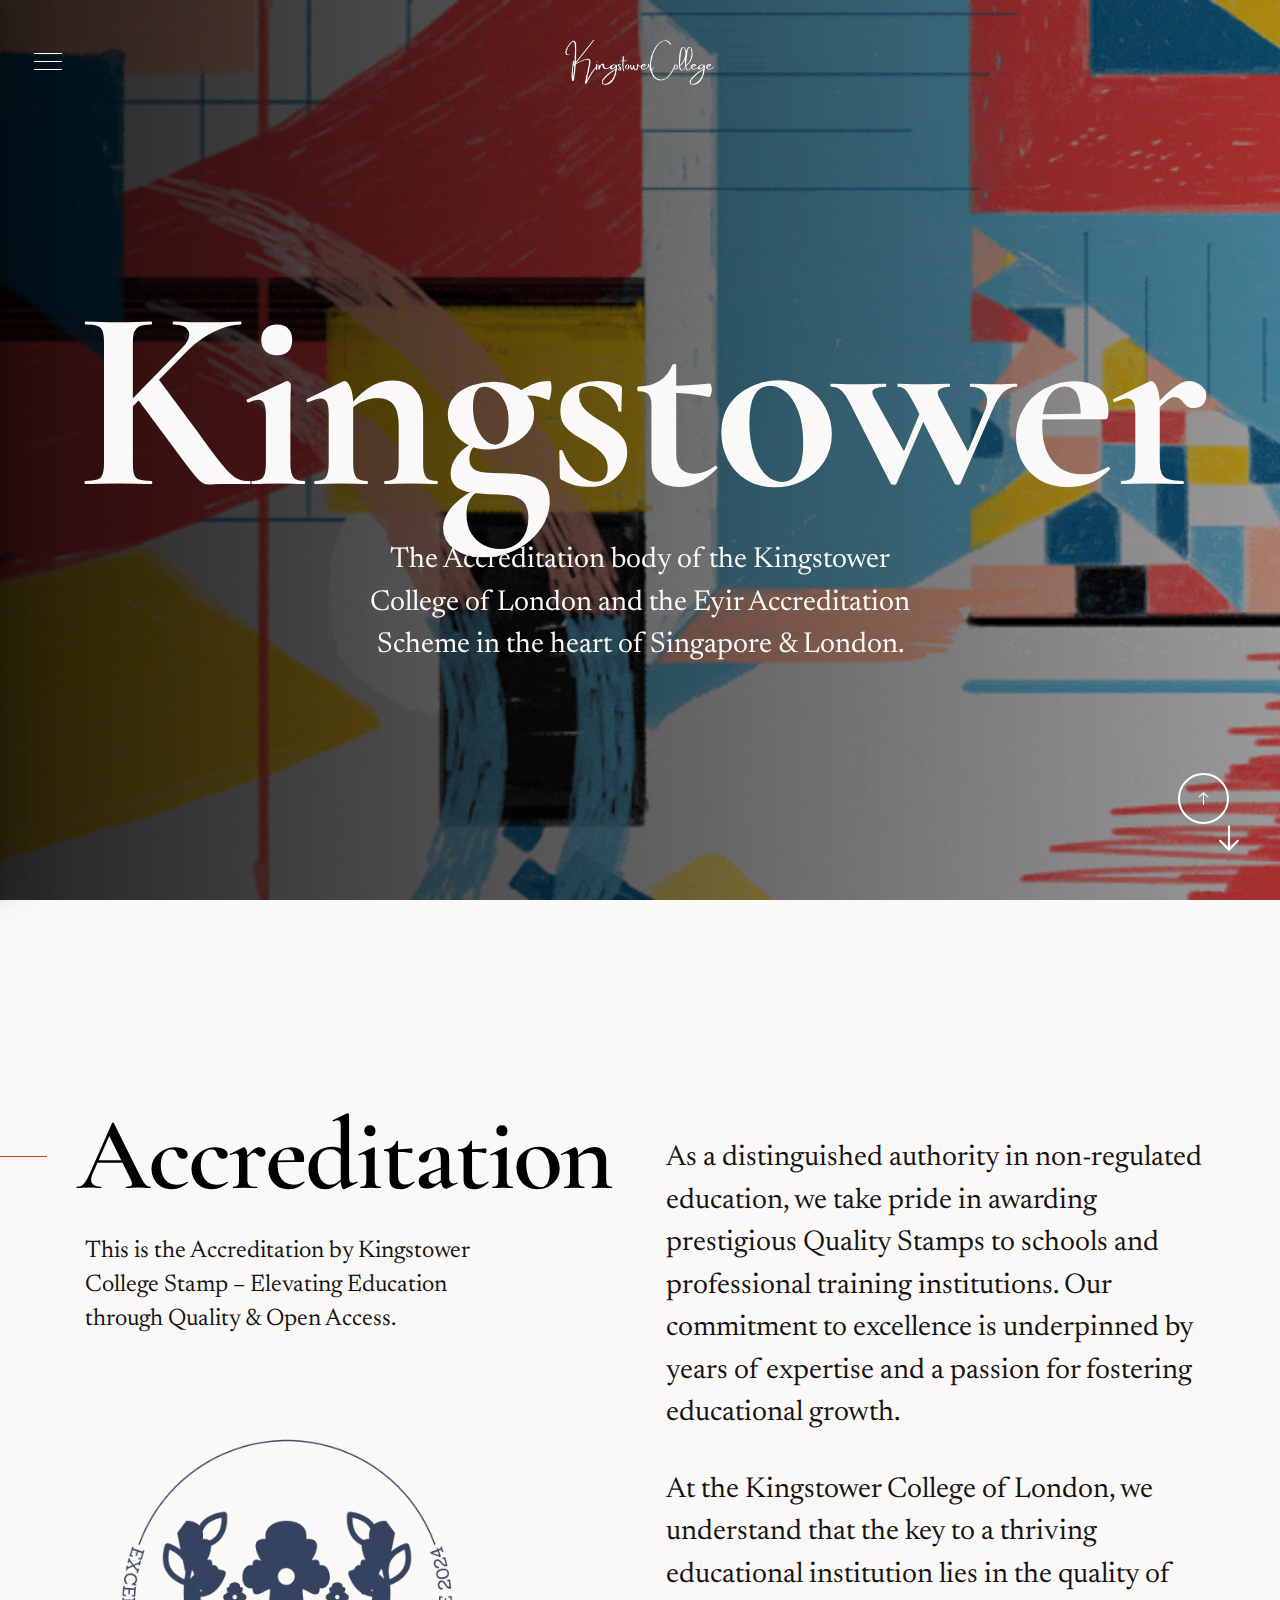
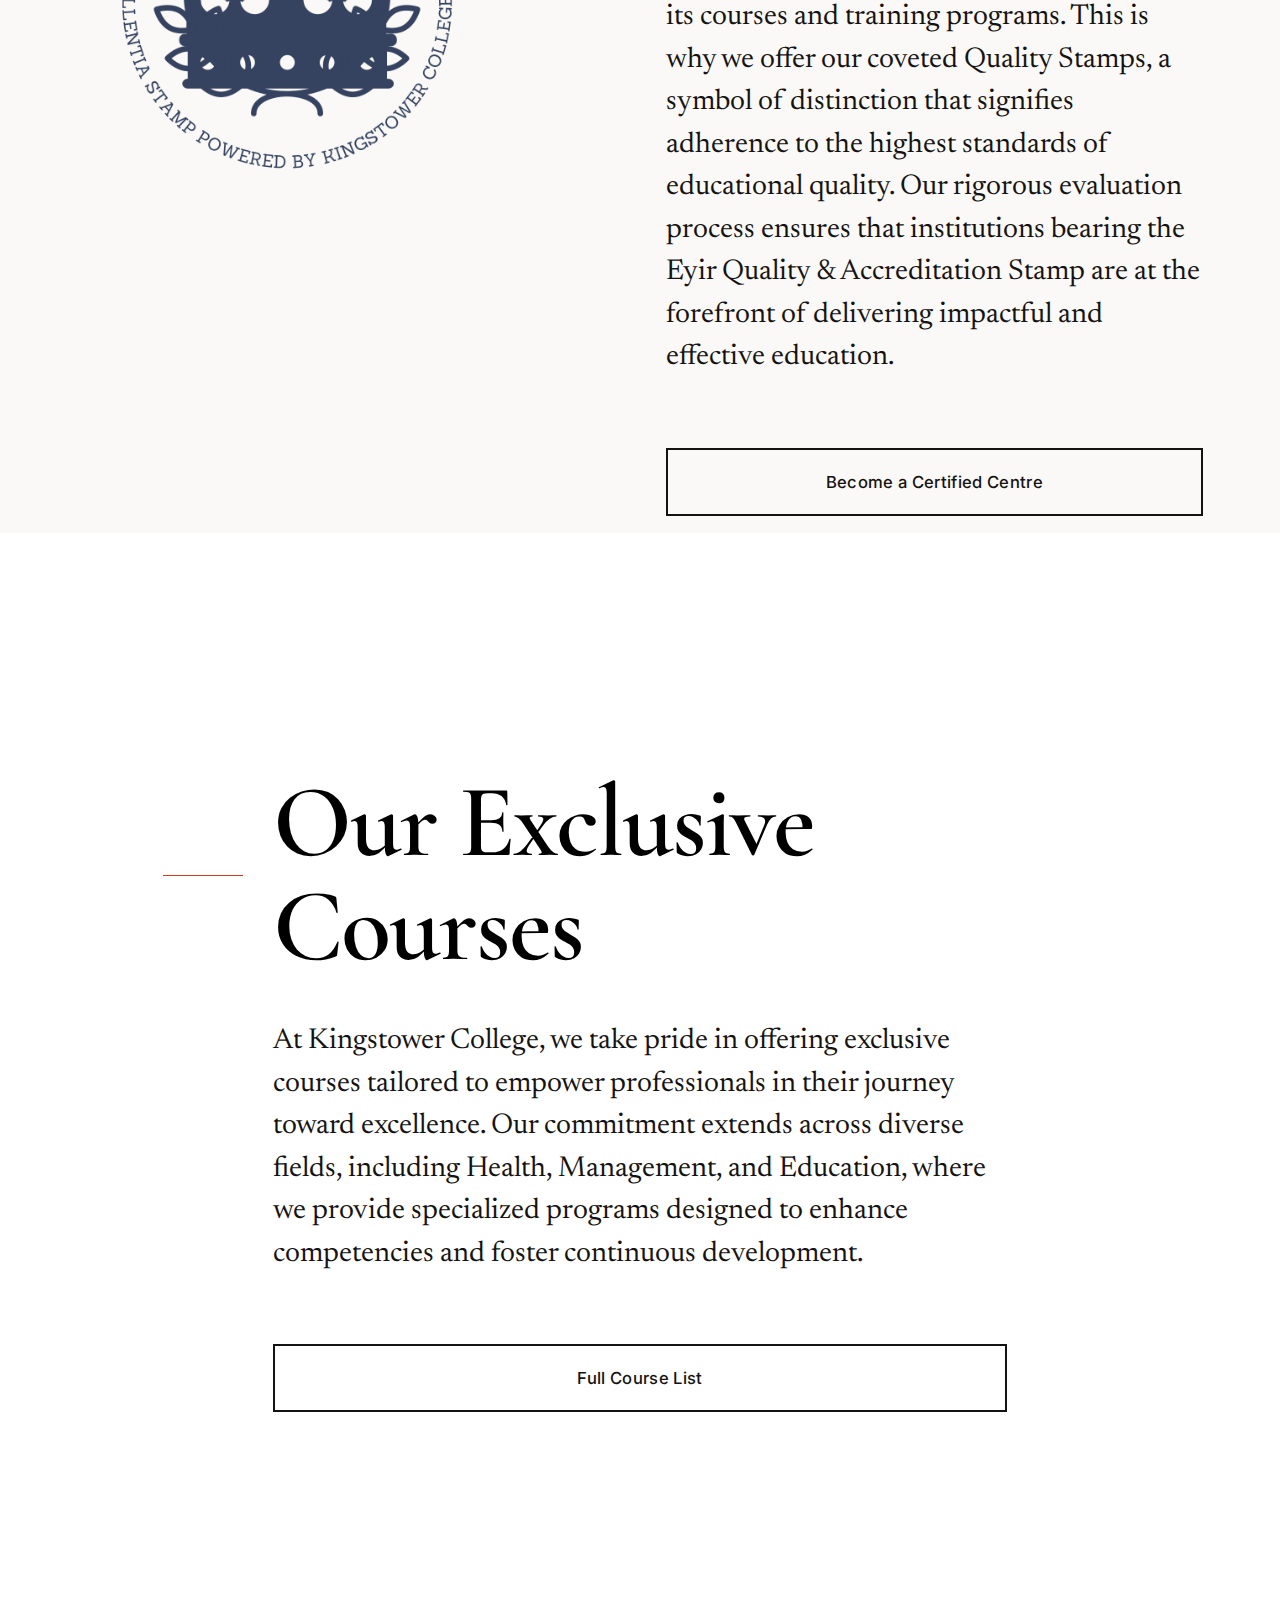
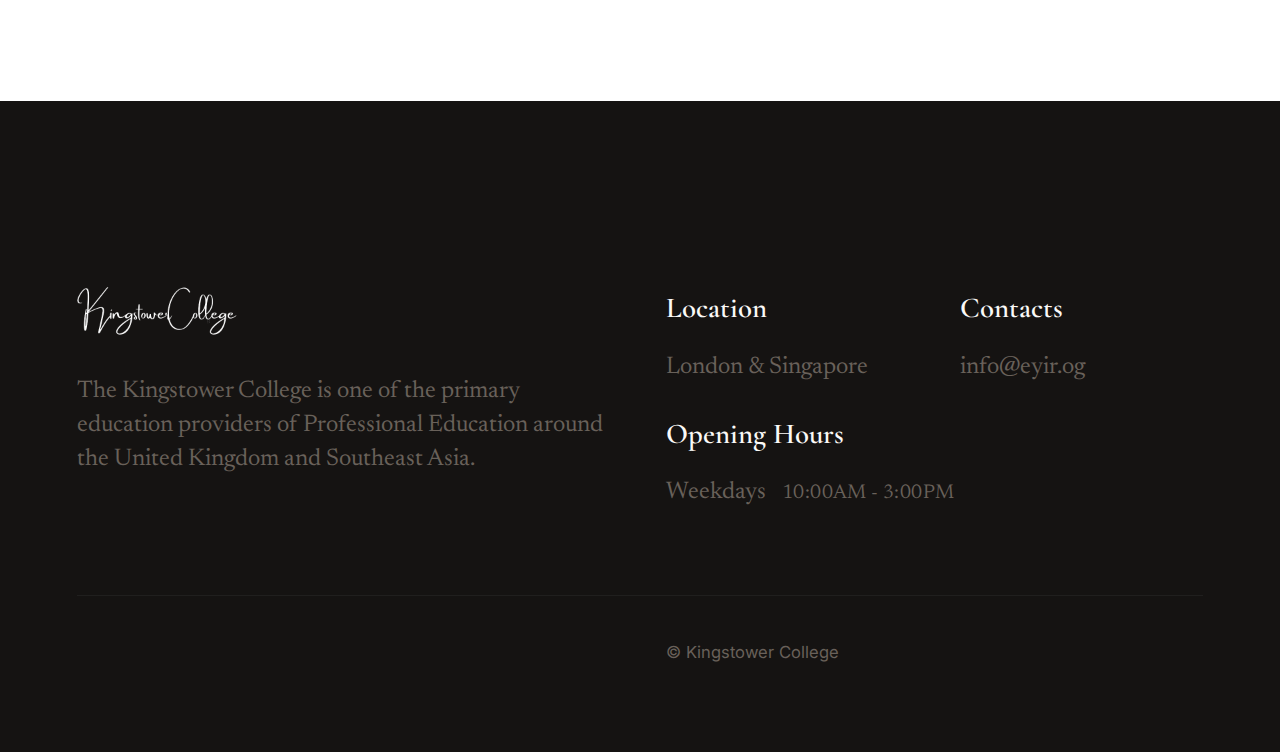
==== commit a8570231: "Update index.html" ====
--- a/index.html
+++ b/index.html
@@ -222,7 +222,7 @@
                         <div class="column xl-6 lg-12">
                             <h5>Contacts</h5>
                             <ul class="link-list">
-                                <li><a href="mailto:info@kingstower.co.uk">info@kingstower.co.uk</a></li>
+                                <li><a href="mailto:info@eyir.org">info@eyir.og</a></li>
                             </ul>
                         </div>
                         <div class="column">
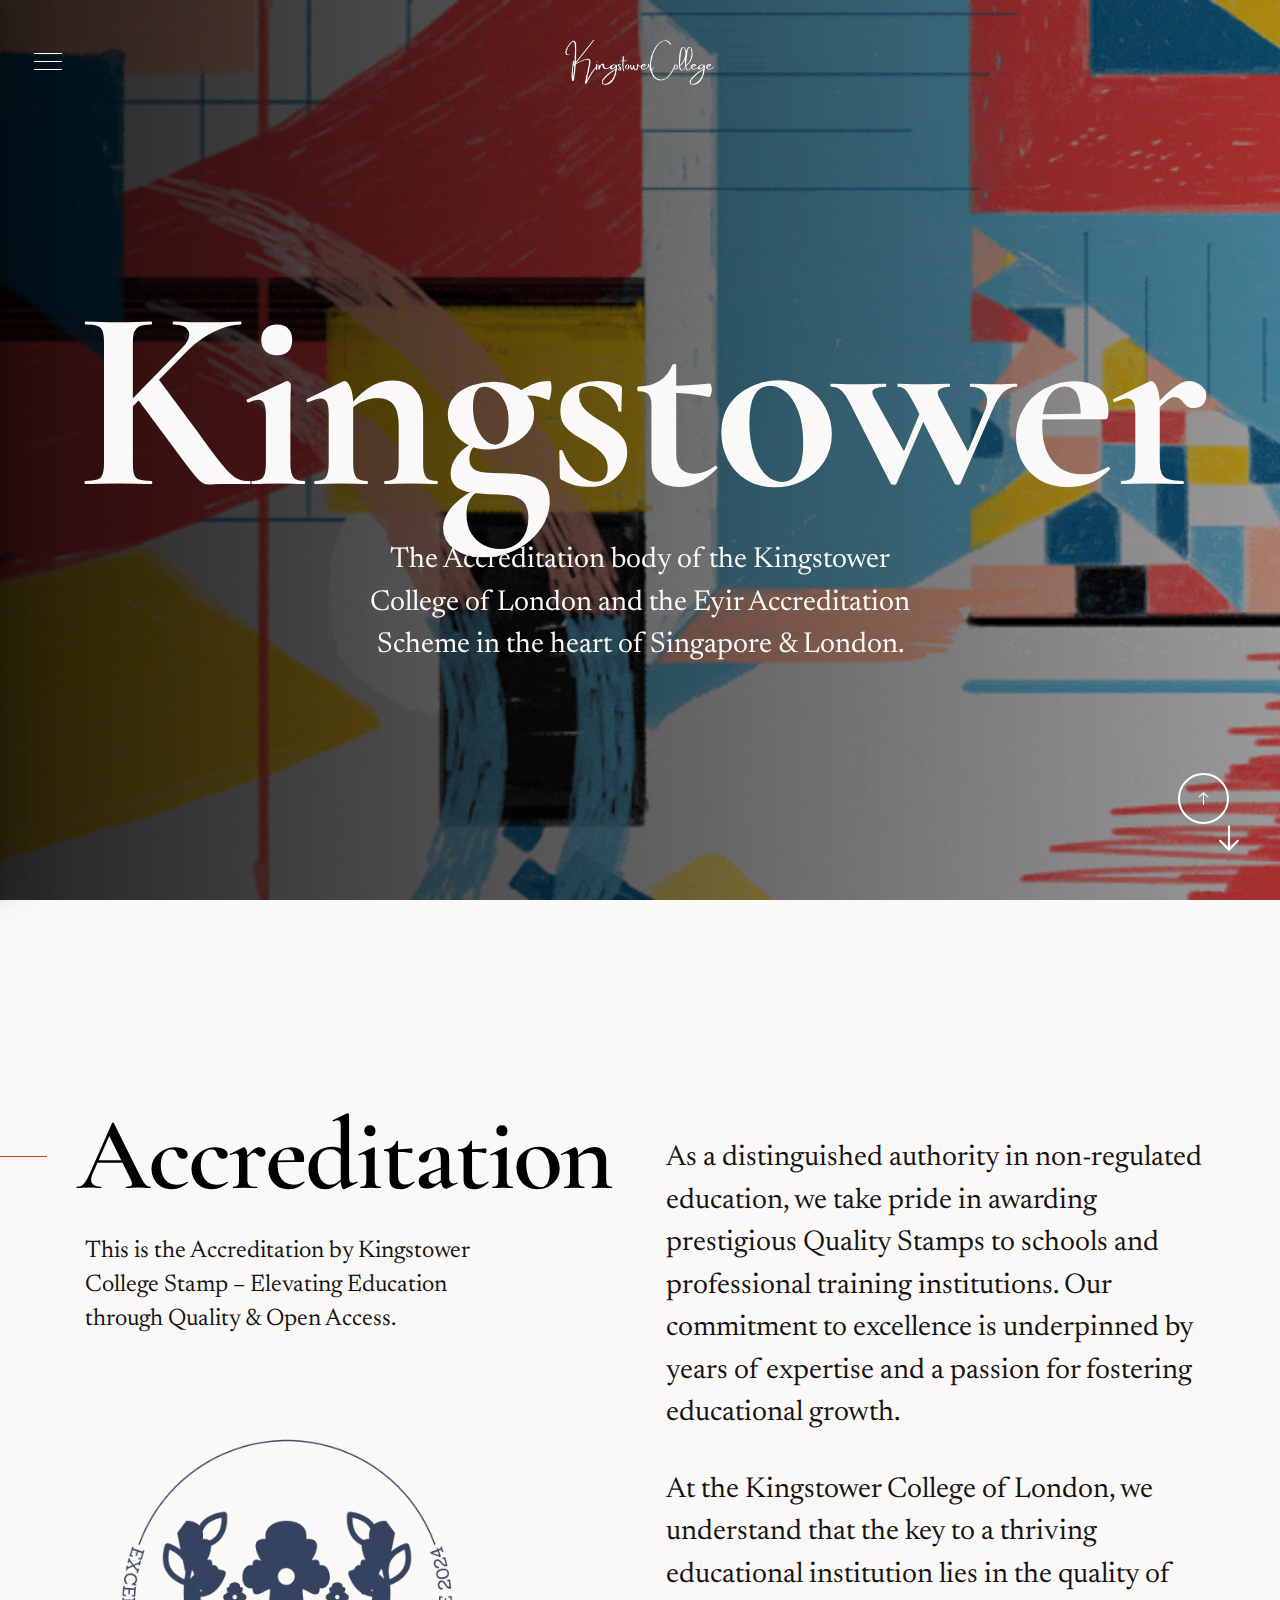
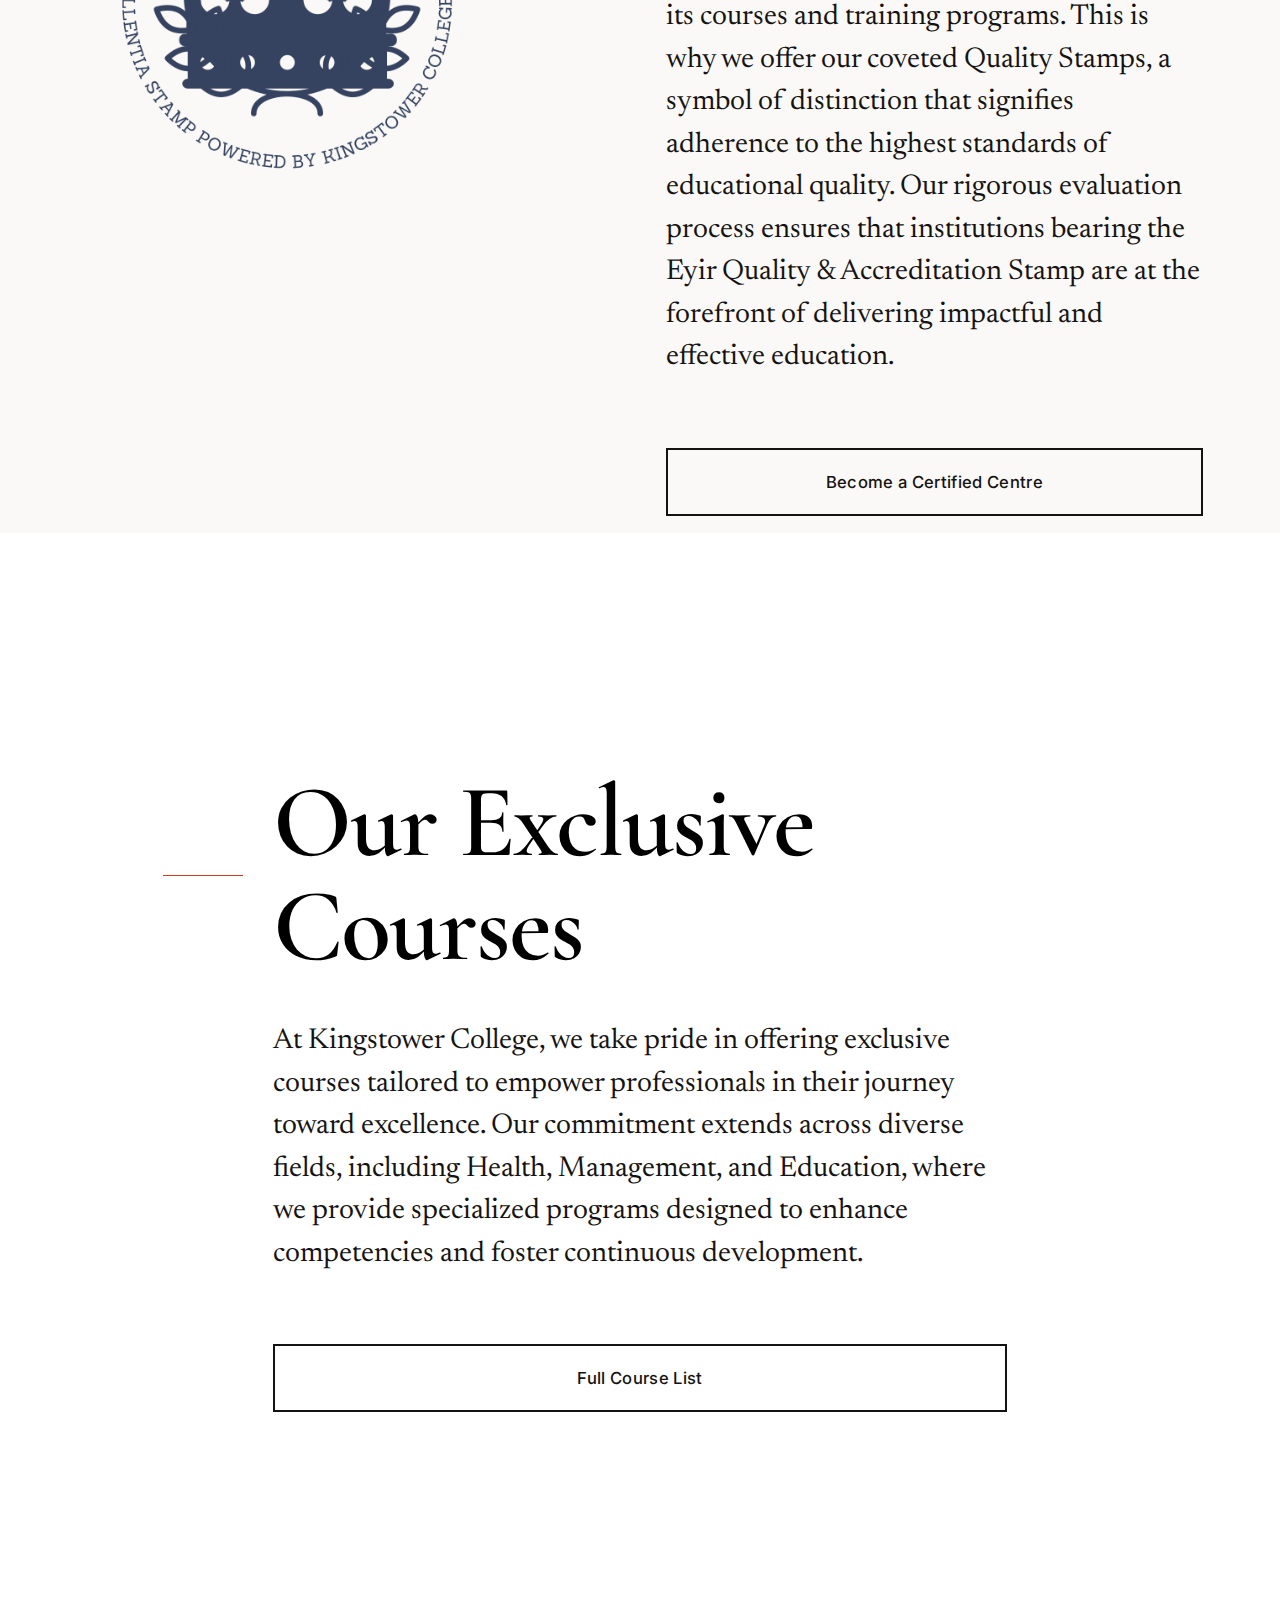
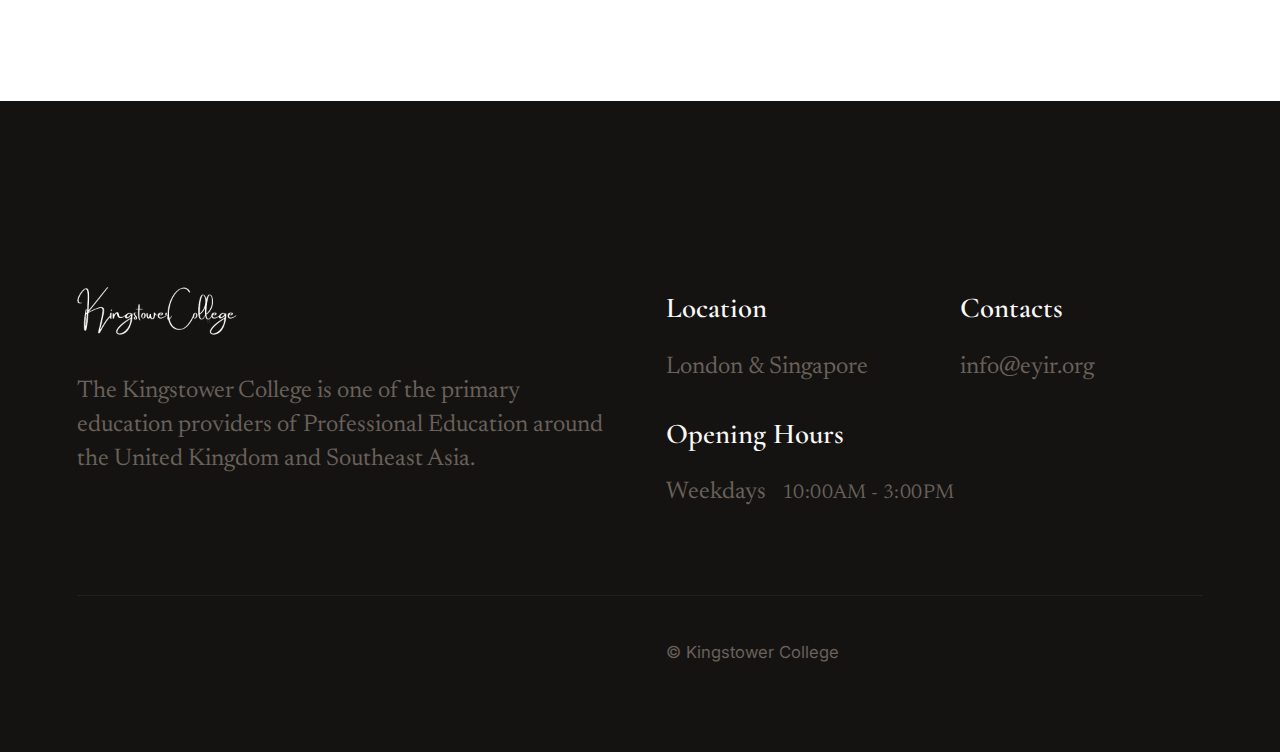
==== commit edeb9d84: "Update index.html" ====
--- a/index.html
+++ b/index.html
@@ -222,7 +222,7 @@
                         <div class="column xl-6 lg-12">
                             <h5>Contacts</h5>
                             <ul class="link-list">
-                                <li><a href="mailto:info@eyir.org">info@eyir.og</a></li>
+                                <li><a href="mailto:info@eyir.org">info@eyir.org</a></li>
                             </ul>
                         </div>
                         <div class="column">
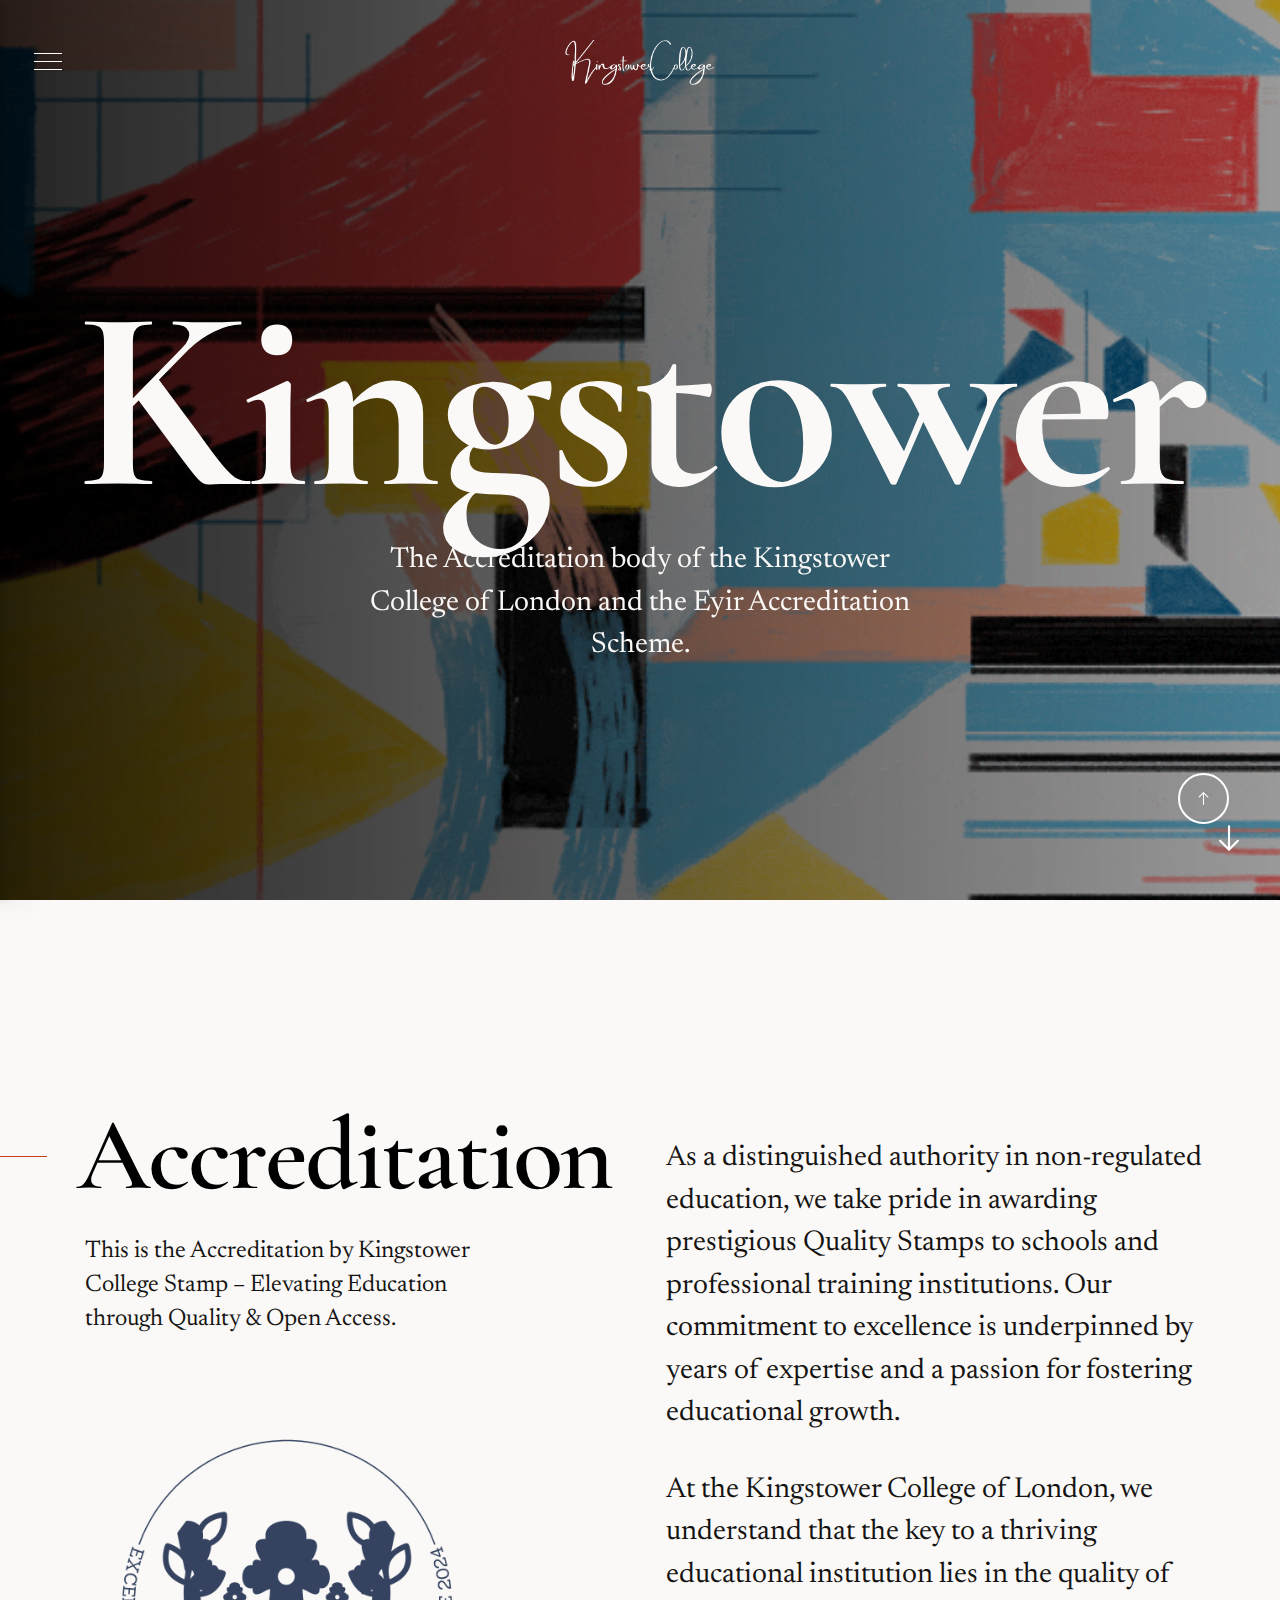
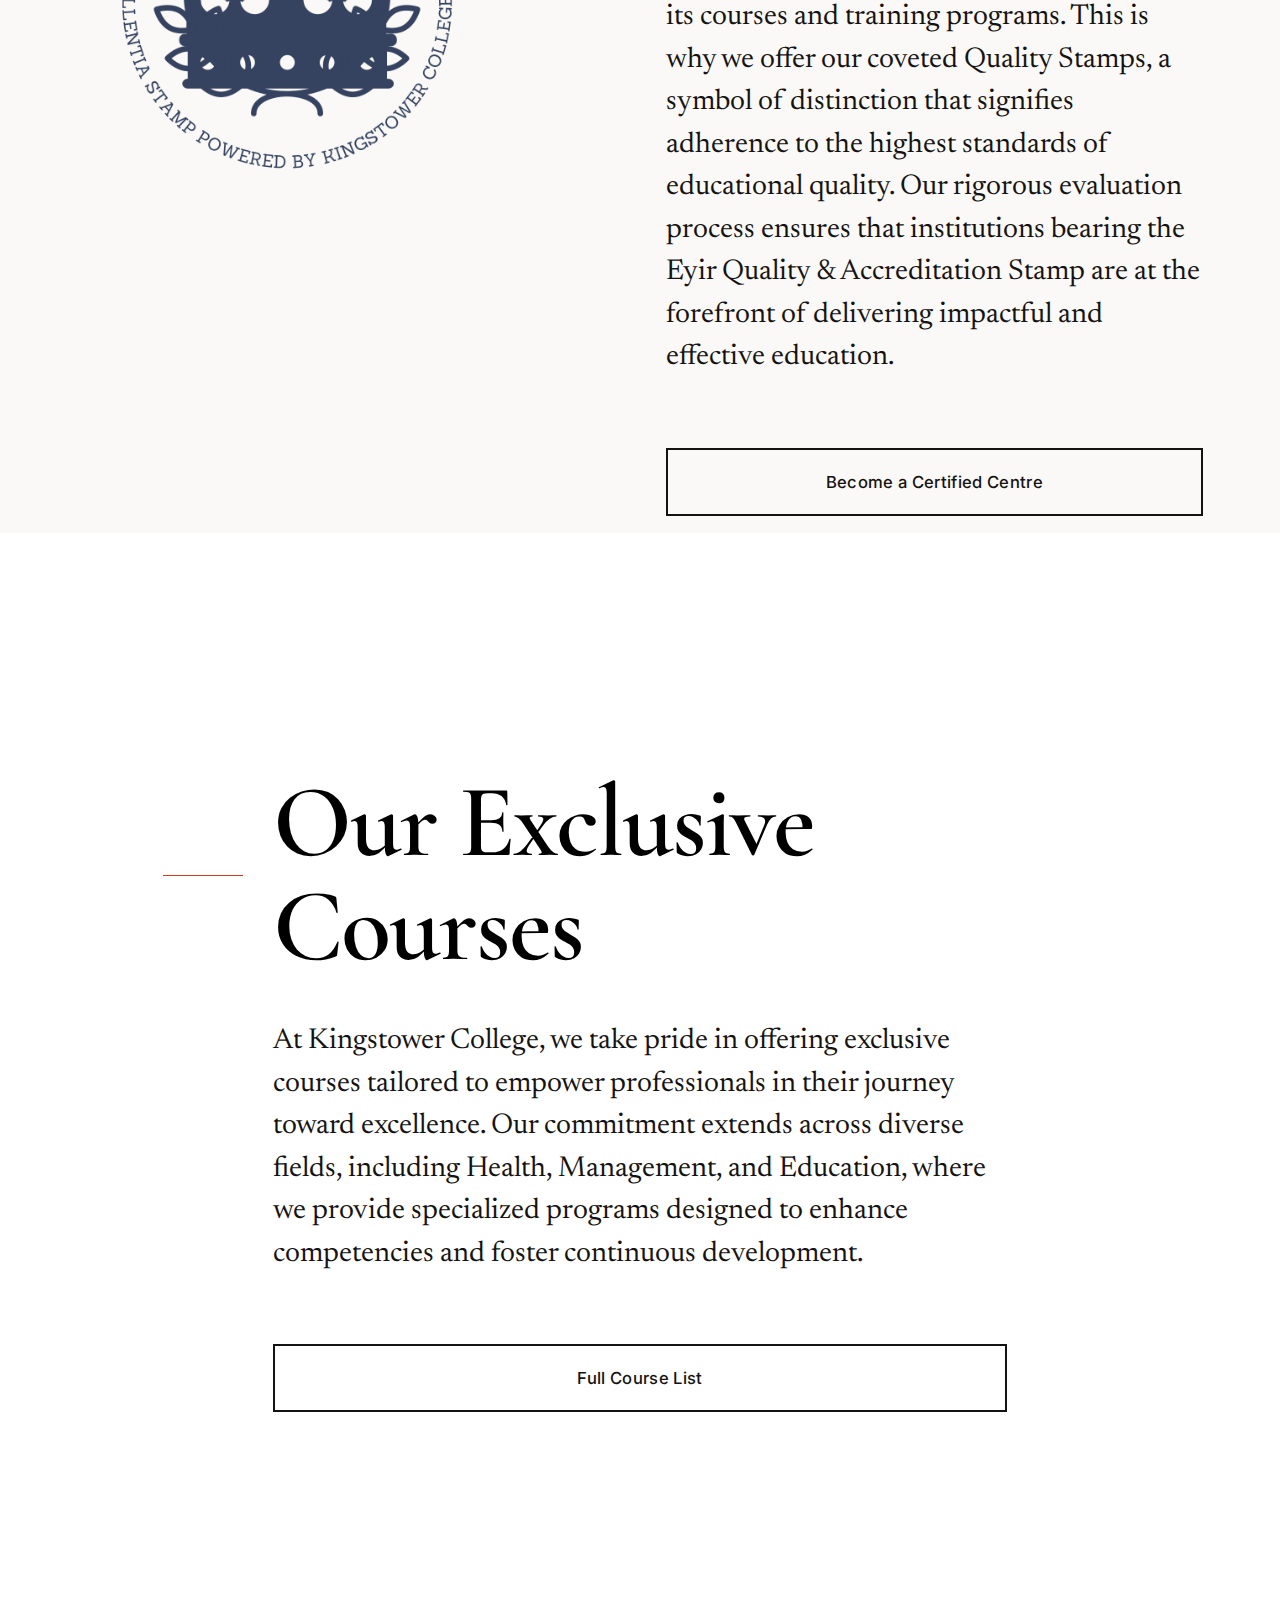
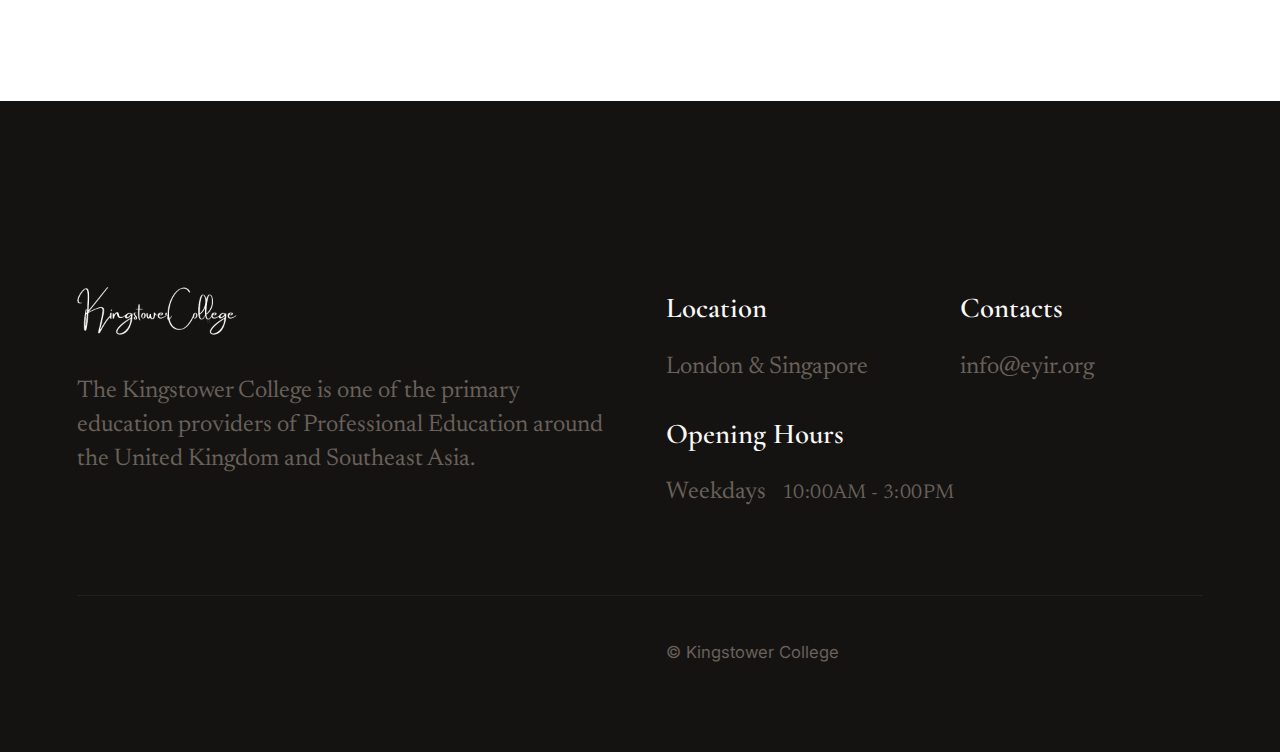
==== commit c4fd26db: "Update index.html" ====
--- a/index.html
+++ b/index.html
@@ -96,7 +96,7 @@
                     <h1 class="s-intro__title">Kingstower</h1>
 
                     <p class="s-intro__desc lead">
-                    The Accreditation body of the Kingstower College of London and the Eyir Accreditation Scheme in the heart of Singapore & London.
+                    The Accreditation body of the Kingstower College of London and the Eyir Accreditation Scheme.
                     </p>
 
                 </div>
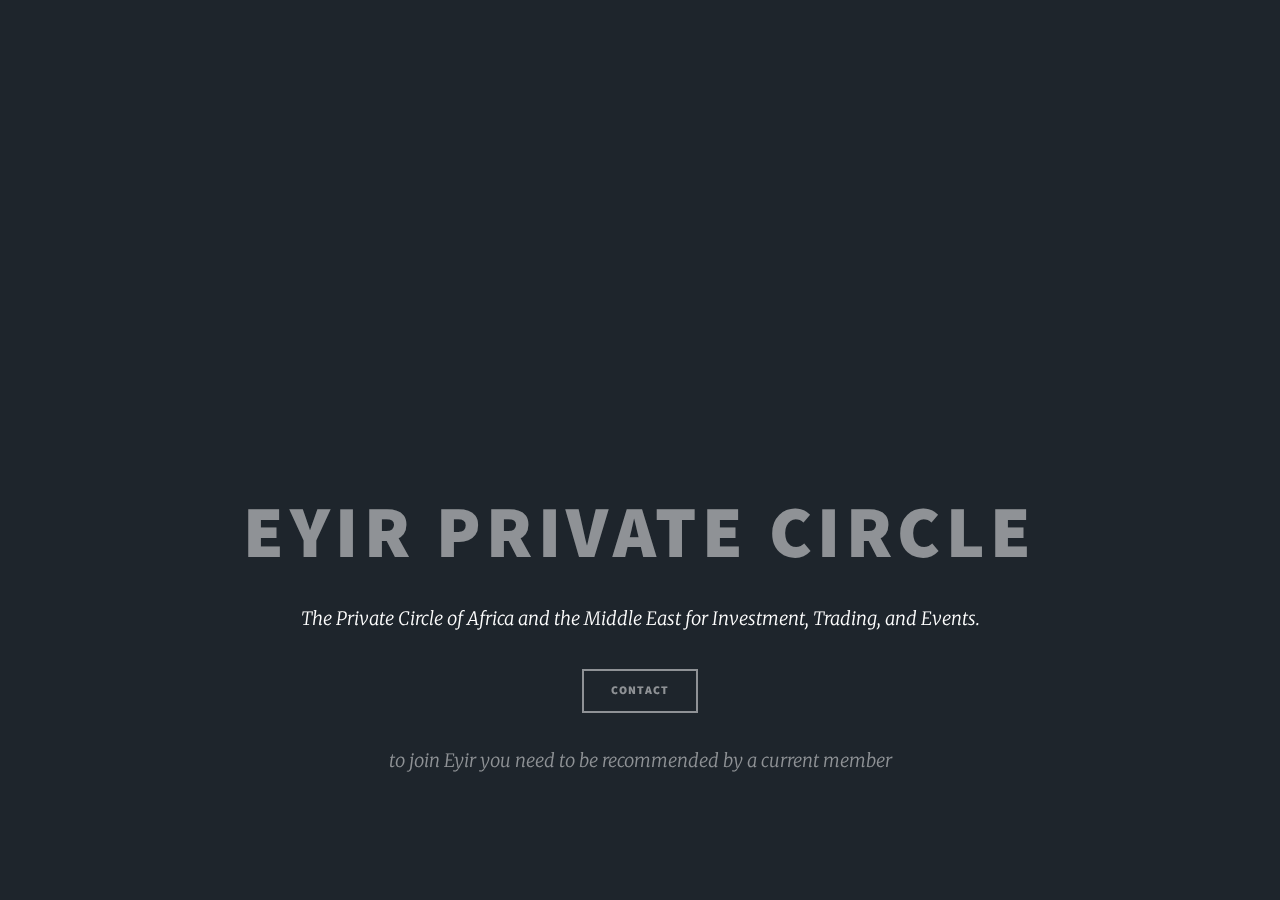
==== commit 9ef10136: "Add files via upload" ====
--- a/index.html
+++ b/index.html
@@ -1,270 +1,48 @@
-<!DOCTYPE html>
-<html lang="en" class="no-js" >
-<head>
+<!DOCTYPE HTML>
+<!--
+	Massively by HTML5 UP
+	html5up.net | @ajlkn
+	Free for personal and commercial use under the CCA 3.0 license (html5up.net/license)
+-->
+<html>
+	<head>
+		<title>Massively by HTML5 UP</title>
+		<meta charset="utf-8" />
+		<meta name="viewport" content="width=device-width, initial-scale=1, user-scalable=no" />
+		<link rel="stylesheet" href="assets/css/main.css" />
+		<noscript><link rel="stylesheet" href="assets/css/noscript.css" /></noscript>
+	</head>
+	<body class="is-preload">
 
-    <!--- basic page needs
-    ================================================== -->
-    <meta charset="utf-8">
-    <meta name="viewport" content="width=device-width, initial-scale=1">
-    <title>Kingstower College of London</title>
+		<!-- Wrapper -->
+			<div id="wrapper" class="fade-in">
 
-    <script>
-        document.documentElement.classList.remove('no-js');
-        document.documentElement.classList.add('js');
-    </script>
+				<!-- Intro -->
+					<div id="intro">
+						<h1 style ="font-family lucida; opacity: 50%;">Eyir Private Circle<br />
+						</h1>
+						<p>The Private Circle of Africa and the Middle East for Investment, Trading, and Events.</p>
+						<div class="row">
+							<div style ="opacity: 50%;">
+								<ul class="actions stacked">
 
-    <!-- CSS
-    ================================================== -->
-    <link rel="stylesheet" href="css/vendor.css">
-    <link rel="stylesheet" href="css/styles.css">
-
-    <!-- favicons
-    ================================================== -->
-    <link rel="apple-touch-icon" sizes="180x180" href="apple-touch-icon.png">
-    <link rel="icon" type="image/png" sizes="32x32" href="images/favicon.png">
-    <link rel="icon" type="image/png" sizes="16x16" href="images/favicon.png">
-    <link rel="manifest" href="site.webmanifest">
-
-</head>
+									<li><a href="mailto:info@eyir.org" class="button">Contact</a></li>
+								</ul>
+							</div>
+					</div>
+										<p style ="font-family lucida; opacity: 50%;"> to join Eyir you need to be recommended by a current member</p>
 
 
-<body id="top">
 
 
-    <!-- preloader
-    ================================================== -->
-    <div id="preloader">
-        <div id="loader" class="dots-fade">
-            <div></div>
-            <div></div>
-            <div></div>
-        </div>
-    </div>
+		<!-- Scripts -->
+			<script src="assets/js/jquery.min.js"></script>
+			<script src="assets/js/jquery.scrollex.min.js"></script>
+			<script src="assets/js/jquery.scrolly.min.js"></script>
+			<script src="assets/js/browser.min.js"></script>
+			<script src="assets/js/breakpoints.min.js"></script>
+			<script src="assets/js/util.js"></script>
+			<script src="assets/js/main.js"></script>
 
-
-    <!-- page wrap
-    ================================================== -->
-    <div id="page" class="s-pagewrap">
-
-        <div class="menu-underlay"></div>
-
-        <!-- # site header
-        ================================================== -->
-        <header class="s-header">
-
-            <div class="s-header__block">
-
-                <div class="s-header__logo">
-                    <a class="logo" href="index.html">
-                        <img src="images/logo.png" alt="Homepage">
-                    </a>
-                </div>
-
-                <a class="s-header__menu-toggle" href="#0"><span>Browse</span></a>
-            </div> <!-- end s-header__block -->
-
-            <nav class="s-header__nav">
-
-                <a href="#0" class="s-header__nav-close-btn" title="close"><span>Close</span></a>
-
-                <div class="s-header__nav-logo">
-                    <a href="index.html">
-                        <img src="images/logo.png" alt="Homepage">
-                    </a>
-                </div> <!-- s-header__nav-logo -->
-
-                <ul class="s-header__nav-links">
-                    <li><a href="index.html">Home</a></li>
-                    <li><a href="about.html">About</a></li>
-                    <li><a href="courses.html">Courses</a></li>
-                    <li><a href="excellentia.html">Accreditation</a></li>
-                    <li><a href="postgraduations.html">Postgraduations</a></li>
-                </ul> <!-- s-header__nav-links -->
-            </nav> <!-- end s-header__nav -->
-
-        </header> <!-- end s-header -->
-
-
-        <!-- # intro
-        ================================================== -->
-        <section id="intro" class="s-intro">
-
-            <div class="s-intro__bg"></div>
-
-            <div class="row s-intro__content">
-                <div class="column xl-12">
-                    <h1 class="s-intro__title">Kingstower</h1>
-
-                    <p class="s-intro__desc lead">
-                    The Accreditation body of the Kingstower College of London and the Eyir Accreditation Scheme.
-                    </p>
-
-                </div>
-            </div> <!-- s-intro__content -->
-
-            <div class="s-intro__scroll-down">
-                <a href="#about" class="smoothscroll">
-                    <span class="scroll-text u-screen-reader-text">Scroll Down</span>
-                    <div class="scroll-icon">
-                        <svg clip-rule="evenodd" fill-rule="evenodd" stroke-linejoin="round" stroke-miterlimit="2" viewBox="0 0 24 24" xmlns="http://www.w3.org/2000/svg"><path d="m5.214 14.522s4.505 4.502 6.259 6.255c.146.147.338.22.53.22s.384-.073.53-.22c1.754-1.752 6.249-6.244 6.249-6.244.144-.144.216-.334.217-.523 0-.193-.074-.386-.221-.534-.293-.293-.766-.294-1.057-.004l-4.968 4.968v-14.692c0-.414-.336-.75-.75-.75s-.75.336-.75.75v14.692l-4.979-4.978c-.289-.289-.761-.287-1.054.006-.148.148-.222.341-.221.534 0 .189.071.377.215.52z" fill-rule="nonzero"/></svg>
-                    </div>
-                </a>
-            </div> <!-- s-intro__scroll-down -->
-
-        </section> <!-- end s-intro -->
-
-
-        <!-- # about
-        ================================================== -->
-        <section id="about" class="s-about">
-
-            <div class="row s-about__content">
-                <div class="column xl-12 s-about__content-grid grid-block">
-
-                    <div class="s-about__content-header section-header">
-                        <h2 class="text-display-title with-line">Accreditation</h2>
-                        <div class="s-about__content-header-inner">
-                            <p class="text-desc">
-                                This is the Accreditation by Kingstower College Stamp – Elevating Education through Quality & Open Access.
-                            </p>
-
-                            <div class="s-about__content-media">
-                                <img class="s-about__media-big"
-                                     src="images/stamp.png"
-                                     srcset="images/stamp.png 1x, images/stamp.png 2x" alt="">
-                            </div>
-                        </div>
-                    </div> <!-- end s-about__content-header -->
-
-                    <div class="s-about__content-main">
-
-                        <p class="attention-getter">
-                            As a distinguished authority in non-regulated education, we take pride in awarding prestigious Quality Stamps
-                            to schools and professional training institutions. Our commitment to excellence is
-                            underpinned by years of expertise and a passion for fostering educational growth.
-                        </p>
-                        <p class="attention-getter">
-                            At the Kingstower College of London, we understand that the key to a thriving educational institution lies in the quality of its
-                            courses and training programs. This is why we offer our coveted Quality Stamps, a symbol of distinction that signifies adherence
-                            to the highest standards of educational quality. Our rigorous evaluation process ensures that institutions bearing the
-                            Eyir Quality & Accreditation Stamp are at the forefront of delivering impactful and effective education.
-                        </p>
-
-                        <div class="s-about__content-btn">
-                            <a href="Excellentia.html" class="btn btn--stroke btn--medium u-fullwidth">Become a Certified Centre</a>
-                        </div>
-
-                    </div> <!-- end s-about-content-main -->
-
-                </div> <!-- end s-about__content-grid -->
-            </div> <!--end s-about__content -->
-
-        </section> <!-- end s-about -->
-
-
-        <!-- # menu block
-        ================================================== -->
-        <section class="s-menublock" style ="background-color:white;">
-
-            <div class="row s-menublock__top">
-                <div class="column xl-8 lg-12">
-
-                    <div class="s-menublock__content-header section-header">
-                        <h2 class="text-display-title with-line">Our Exclusive Courses</h2>
-                        <p class="attention-getter">
-                            At Kingstower College, we take pride in offering exclusive courses tailored to empower professionals in their
-                            journey toward excellence. Our commitment extends across diverse fields, including Health, Management, and Education,
-                            where we provide specialized programs designed
-                            to enhance competencies and foster continuous development.
-                        </p>
-                        <div class="s-about__content-btn">
-                            <a href="postgraduations.html" class="btn btn--stroke btn--medium u-fullwidth">Full Course List</a>
-                        </div>
-
-</div>
-</div>
-</div>
-</section>
-                    </div> <!-- end s-menublock__content-header -->
-
-                </div>
-
-
-        <!-- # testimonials
-        ================================================== -->
-
-
-         <!-- # footer
-        ================================================== -->
-        <footer id="footer" class="s-footer">
-            <div class="row s-footer__main-content">
-
-                <div class="column xl-6 md-12 s-footer__block s-footer__about">
-                    <div class="s-footer__logo">
-                        <a class="logo" href="index.html">
-                            <img src="images/logo.png" alt="Homepage">
-                        </a>
-                    </div>
-
-                    <p>
-                   The Kingstower College is one of the primary education providers of Professional Education around the United Kingdom and Southeast Asia.
-                </p>
-                </div> <!-- end s-footer__about -->
-
-                <div class="column xl-6 md-12 s-footer__block s-footer__info">
-                    <div class="row">
-                        <div class="column xl-6 lg-12">
-                            <h5>Location</h5>
-                            <p>
-                            London & Singapore
-                            </p>
-                        </div>
-                        <div class="column xl-6 lg-12">
-                            <h5>Contacts</h5>
-                            <ul class="link-list">
-                                <li><a href="mailto:info@eyir.org">info@eyir.org</a></li>
-                            </ul>
-                        </div>
-                        <div class="column">
-                            <h5>Opening Hours</h5>
-                            <ul class="opening-hours">
-                                <li><span class="opening-hours__days">Weekdays</span><span class="opening-hours__time">10:00am - 3:00pm</span></li>
-                            </ul>
-                        </div>
-                    </div>
-                </div> <!-- end s-footer__info -->
-
-            </div> <!-- end  s-footer__main-content -->
-
-            <div class="row s-footer__bottom">
-
-                <div class="column xl-6 lg-12">
-                </div> <!-- end section-footer__social -->
-
-                <div class="column xl-6 lg-12">
-                    <p class="ss-copyright">
-                        <span>© Kingstower College</span>
-                    </p>
-                </div>
-
-            </div> <!-- end section-footer__bottom -->
-
-            <div class="ss-go-top">
-                <a class="smoothscroll" title="Back to Top" href="#top">
-                    <svg clip-rule="evenodd" fill-rule="evenodd" stroke-linejoin="round" stroke-miterlimit="2" viewBox="0 0 24 24" xmlns="http://www.w3.org/2000/svg"><path d="m14.523 18.787s4.501-4.505 6.255-6.26c.146-.146.219-.338.219-.53s-.073-.383-.219-.53c-1.753-1.754-6.255-6.258-6.255-6.258-.144-.145-.334-.217-.524-.217-.193 0-.385.074-.532.221-.293.292-.295.766-.004 1.056l4.978 4.978h-14.692c-.414 0-.75.336-.75.75s.336.75.75.75h14.692l-4.979 4.979c-.289.289-.286.762.006 1.054.148.148.341.222.533.222.19 0 .378-.072.522-.215z" fill-rule="nonzero"/></svg>
-                </a>
-                <span>Back To Top</span>
-            </div> <!-- end ss-go-top -->
-
-        </footer> <!-- end s-footer -->
-
-    </div> <!-- end page-wrap -->
-
-
-    <!-- Java Script
-    ================================================== -->
-    <script src="js/plugins.js"></script>
-    <script src="js/main.js"></script>
-
-</body>
-</html>
+	</body>
+</html>--- a/assets/css/main.css
+++ b/assets/css/main.css
@@ -0,0 +1,4689 @@
+@import url(fontawesome-all.min.css);
+@import url("https://fonts.googleapis.com/css?family=Merriweather:300,700,300italic,700italic|Source+Sans+Pro:900");
+
+/*
+	Massively by HTML5 UP
+	html5up.net | @ajlkn
+	Free for personal and commercial use under the CCA 3.0 license (html5up.net/license)
+*/
+
+html, body, div, span, applet, object,
+iframe, h1, h2, h3, h4, h5, h6, p, blockquote,
+pre, a, abbr, acronym, address, big, cite,
+code, del, dfn, em, img, ins, kbd, q, s, samp,
+small, strike, strong, sub, sup, tt, var, b,
+u, i, center, dl, dt, dd, ol, ul, li, fieldset,
+form, label, legend, table, caption, tbody,
+tfoot, thead, tr, th, td, article, aside,
+canvas, details, embed, figure, figcaption,
+footer, header, hgroup, menu, nav, output, ruby,
+section, summary, time, mark, audio, video {
+	margin: 0;
+	padding: 0;
+	border: 0;
+	font-size: 100%;
+	font: inherit;
+	vertical-align: baseline;}
+
+article, aside, details, figcaption, figure,
+footer, header, hgroup, menu, nav, section {
+	display: block;}
+
+body {
+	line-height: 1;
+}
+
+ol, ul {
+	list-style: none;
+}
+
+blockquote, q {
+	quotes: none;
+}
+
+	blockquote:before, blockquote:after, q:before, q:after {
+		content: '';
+		content: none;
+	}
+
+table {
+	border-collapse: collapse;
+	border-spacing: 0;
+}
+
+body {
+	-webkit-text-size-adjust: none;
+}
+
+mark {
+	background-color: transparent;
+	color: inherit;
+}
+
+input::-moz-focus-inner {
+	border: 0;
+	padding: 0;
+}
+
+input, select, textarea {
+	-moz-appearance: none;
+	-webkit-appearance: none;
+	-ms-appearance: none;
+	appearance: none;
+}
+
+/* Basic */
+
+	@-ms-viewport {
+		width: device-width;
+	}
+
+	body {
+		-ms-overflow-style: scrollbar;
+	}
+
+	@media screen and (max-width: 480px) {
+
+		html, body {
+			min-width: 320px;
+		}
+
+	}
+
+	html {
+		box-sizing: border-box;
+	}
+
+	*, *:before, *:after {
+		box-sizing: inherit;
+	}
+
+	body {
+		background-color: #1e252d;
+	}
+
+		body.is-preload *, body.is-preload *:before, body.is-preload *:after {
+			-moz-animation: none !important;
+			-webkit-animation: none !important;
+			-ms-animation: none !important;
+			animation: none !important;
+			-moz-transition: none !important;
+			-webkit-transition: none !important;
+			-ms-transition: none !important;
+			transition: none !important;
+		}
+
+/* Type */
+
+	html {
+		font-size: 16pt;
+	}
+
+		@media screen and (max-width: 1680px) {
+
+			html {
+				font-size: 12pt;
+			}
+
+		}
+
+		@media screen and (max-width: 1280px) {
+
+			html {
+				font-size: 11pt;
+			}
+
+		}
+
+		@media screen and (max-width: 360px) {
+
+			html {
+				font-size: 10pt;
+			}
+
+		}
+
+	body {
+		color: #212931;
+	}
+
+	body, input, select, textarea {
+		font-family: "Merriweather", Georgia, serif;
+		font-weight: 300;
+		font-size: 1rem;
+		line-height: 2.375;
+	}
+
+	a {
+		-moz-transition: color 0.2s ease-in-out, background-color 0.2s ease-in-out, border-color 0.2s ease-in-out, box-shadow 0.2s ease-in-out;
+		-webkit-transition: color 0.2s ease-in-out, background-color 0.2s ease-in-out, border-color 0.2s ease-in-out, box-shadow 0.2s ease-in-out;
+		-ms-transition: color 0.2s ease-in-out, background-color 0.2s ease-in-out, border-color 0.2s ease-in-out, box-shadow 0.2s ease-in-out;
+		transition: color 0.2s ease-in-out, background-color 0.2s ease-in-out, border-color 0.2s ease-in-out, box-shadow 0.2s ease-in-out;
+		border-bottom: dotted 1px;
+		text-decoration: none;
+	}
+
+		a:hover {
+			border-bottom-color: transparent;
+		}
+
+	strong, b {
+		font-weight: 600;
+	}
+
+	em, i {
+		font-style: italic;
+	}
+
+	p {
+		text-align: justify;
+		margin: 0 0 2rem 0;
+	}
+
+	h1, h2, h3, h4, h5, h6 {
+		font-family: "Source Sans Pro", Helvetica, sans-serif;
+		font-weight: 900;
+		line-height: 1.5;
+		letter-spacing: 0.075em;
+		text-transform: uppercase;
+		margin: 0 0 1rem 0;
+	}
+
+		h1 a, h2 a, h3 a, h4 a, h5 a, h6 a {
+			border-bottom: 0;
+			color: inherit;
+			text-decoration: none;
+		}
+
+	h1 {
+		font-size: 4rem;
+		line-height: 1.1;
+		margin: 0 0 2rem 0;
+	}
+
+	h2 {
+		font-size: 1.75rem;
+		line-height: 1.3;
+		margin: 0 0 1.5rem 0;
+	}
+
+	h3 {
+		font-size: 1.25rem;
+		margin: 0 0 1.5rem 0;
+	}
+
+	h4 {
+		font-size: 1rem;
+	}
+
+	h5 {
+		font-size: 0.9rem;
+	}
+
+	h6 {
+		font-size: 0.8rem;
+	}
+
+	sub {
+		font-size: 0.8rem;
+		position: relative;
+		top: 0.5rem;
+	}
+
+	sup {
+		font-size: 0.8rem;
+		position: relative;
+		top: -0.5rem;
+	}
+
+	blockquote {
+		border-left: solid 4px;
+		font-style: italic;
+		margin: 0 0 2rem 0;
+		padding: 0.5rem 0 0.5rem 2rem;
+	}
+
+	code {
+		border: solid 2px;
+		font-family: "Courier New", monospace;
+		font-size: 0.9rem;
+		margin: 0 0.25rem;
+		padding: 0.25rem 0.65rem;
+	}
+
+	pre {
+		-webkit-overflow-scrolling: touch;
+		font-family: "Courier New", monospace;
+		font-size: 0.9rem;
+		margin: 0 0 2rem 0;
+	}
+
+		pre code {
+			display: block;
+			line-height: 1.75;
+			padding: 1rem 1.5rem;
+			overflow-x: auto;
+		}
+
+	hr {
+		border: 0;
+		border-bottom: solid 2px;
+		margin: 3rem 0;
+	}
+
+		hr.major {
+			margin: 5rem 0;
+		}
+
+	.align-left {
+		text-align: left;
+	}
+
+	.align-center {
+		text-align: center;
+	}
+
+	.align-right {
+		text-align: right;
+	}
+
+	input, select, textarea {
+		color: #212931;
+	}
+
+	a {
+		color: #212931;
+		border-bottom-color: rgba(33, 41, 49, 0.5);
+	}
+
+		a:hover {
+			border-bottom-color: transparent;
+			color: #18bfef !important;
+		}
+
+	strong, b {
+		color: #212931;
+	}
+
+	h1, h2, h3, h4, h5, h6 {
+		color: #212931;
+	}
+
+	blockquote {
+		border-left-color: #eeeeee;
+	}
+
+	code {
+		background: rgba(220, 220, 220, 0.25);
+		border-color: #eeeeee;
+	}
+
+	hr {
+		border-bottom-color: #eeeeee;
+	}
+
+/* Row */
+
+	.row {
+		display: flex;
+		flex-wrap: wrap;
+		box-sizing: border-box;
+		align-items: stretch;
+	}
+
+		.row > * {
+			box-sizing: border-box;
+		}
+
+		.row.gtr-uniform > * > :last-child {
+			margin-bottom: 0;
+		}
+
+		.row.aln-left {
+			justify-content: flex-start;
+		}
+
+		.row.aln-center {
+			justify-content: center;
+		}
+
+		.row.aln-right {
+			justify-content: flex-end;
+		}
+
+		.row.aln-top {
+			align-items: flex-start;
+		}
+
+		.row.aln-middle {
+			align-items: center;
+		}
+
+		.row.aln-bottom {
+			align-items: flex-end;
+		}
+
+		.row > .imp {
+			order: -1;
+		}
+
+		.row > .col-1 {
+			width: 8.33333%;
+		}
+
+		.row > .off-1 {
+			margin-left: 8.33333%;
+		}
+
+		.row > .col-2 {
+			width: 16.66667%;
+		}
+
+		.row > .off-2 {
+			margin-left: 16.66667%;
+		}
+
+		.row > .col-3 {
+			width: 25%;
+		}
+
+		.row > .off-3 {
+			margin-left: 25%;
+		}
+
+		.row > .col-4 {
+			width: 33.33333%;
+		}
+
+		.row > .off-4 {
+			margin-left: 33.33333%;
+		}
+
+		.row > .col-5 {
+			width: 41.66667%;
+		}
+
+		.row > .off-5 {
+			margin-left: 41.66667%;
+		}
+
+		.row > .col-6 {
+			width: 50%;
+		}
+
+		.row > .off-6 {
+			margin-left: 50%;
+		}
+
+		.row > .col-7 {
+			width: 58.33333%;
+		}
+
+		.row > .off-7 {
+			margin-left: 58.33333%;
+		}
+
+		.row > .col-8 {
+			width: 66.66667%;
+		}
+
+		.row > .off-8 {
+			margin-left: 66.66667%;
+		}
+
+		.row > .col-9 {
+			width: 75%;
+		}
+
+		.row > .off-9 {
+			margin-left: 75%;
+		}
+
+		.row > .col-10 {
+			width: 83.33333%;
+		}
+
+		.row > .off-10 {
+			margin-left: 83.33333%;
+		}
+
+		.row > .col-11 {
+			width: 91.66667%;
+		}
+
+		.row > .off-11 {
+			margin-left: 91.66667%;
+		}
+
+		.row > .col-12 {
+			width: 100%;
+		}
+
+		.row > .off-12 {
+			margin-left: 100%;
+		}
+
+		.row.gtr-0 {
+			margin-top: 0;
+			margin-left: 0rem;
+		}
+
+			.row.gtr-0 > * {
+				padding: 0 0 0 0rem;
+			}
+
+			.row.gtr-0.gtr-uniform {
+				margin-top: 0rem;
+			}
+
+				.row.gtr-0.gtr-uniform > * {
+					padding-top: 0rem;
+				}
+
+		.row.gtr-25 {
+			margin-top: 0;
+			margin-left: -0.375rem;
+		}
+
+			.row.gtr-25 > * {
+				padding: 0 0 0 0.375rem;
+			}
+
+			.row.gtr-25.gtr-uniform {
+				margin-top: -0.375rem;
+			}
+
+				.row.gtr-25.gtr-uniform > * {
+					padding-top: 0.375rem;
+				}
+
+		.row.gtr-50 {
+			margin-top: 0;
+			margin-left: -0.75rem;
+		}
+
+			.row.gtr-50 > * {
+				padding: 0 0 0 0.75rem;
+			}
+
+			.row.gtr-50.gtr-uniform {
+				margin-top: -0.75rem;
+			}
+
+				.row.gtr-50.gtr-uniform > * {
+					padding-top: 0.75rem;
+				}
+
+		.row {
+			margin-top: 0;
+			margin-left: -1.5rem;
+		}
+
+			.row > * {
+				padding: 0 0 0 1.5rem;
+			}
+
+			.row.gtr-uniform {
+				margin-top: -1.5rem;
+			}
+
+				.row.gtr-uniform > * {
+					padding-top: 1.5rem;
+				}
+
+		.row.gtr-150 {
+			margin-top: 0;
+			margin-left: -2.25rem;
+		}
+
+			.row.gtr-150 > * {
+				padding: 0 0 0 2.25rem;
+			}
+
+			.row.gtr-150.gtr-uniform {
+				margin-top: -2.25rem;
+			}
+
+				.row.gtr-150.gtr-uniform > * {
+					padding-top: 2.25rem;
+				}
+
+		.row.gtr-200 {
+			margin-top: 0;
+			margin-left: -3rem;
+		}
+
+			.row.gtr-200 > * {
+				padding: 0 0 0 3rem;
+			}
+
+			.row.gtr-200.gtr-uniform {
+				margin-top: -3rem;
+			}
+
+				.row.gtr-200.gtr-uniform > * {
+					padding-top: 3rem;
+				}
+
+		@media screen and (max-width: 1680px) {
+
+			.row {
+				display: flex;
+				flex-wrap: wrap;
+				box-sizing: border-box;
+				align-items: stretch;
+			}
+
+				.row > * {
+					box-sizing: border-box;
+				}
+
+				.row.gtr-uniform > * > :last-child {
+					margin-bottom: 0;
+				}
+
+				.row.aln-left {
+					justify-content: flex-start;
+				}
+
+				.row.aln-center {
+					justify-content: center;
+				}
+
+				.row.aln-right {
+					justify-content: flex-end;
+				}
+
+				.row.aln-top {
+					align-items: flex-start;
+				}
+
+				.row.aln-middle {
+					align-items: center;
+				}
+
+				.row.aln-bottom {
+					align-items: flex-end;
+				}
+
+				.row > .imp-xlarge {
+					order: -1;
+				}
+
+				.row > .col-1-xlarge {
+					width: 8.33333%;
+				}
+
+				.row > .off-1-xlarge {
+					margin-left: 8.33333%;
+				}
+
+				.row > .col-2-xlarge {
+					width: 16.66667%;
+				}
+
+				.row > .off-2-xlarge {
+					margin-left: 16.66667%;
+				}
+
+				.row > .col-3-xlarge {
+					width: 25%;
+				}
+
+				.row > .off-3-xlarge {
+					margin-left: 25%;
+				}
+
+				.row > .col-4-xlarge {
+					width: 33.33333%;
+				}
+
+				.row > .off-4-xlarge {
+					margin-left: 33.33333%;
+				}
+
+				.row > .col-5-xlarge {
+					width: 41.66667%;
+				}
+
+				.row > .off-5-xlarge {
+					margin-left: 41.66667%;
+				}
+
+				.row > .col-6-xlarge {
+					width: 50%;
+				}
+
+				.row > .off-6-xlarge {
+					margin-left: 50%;
+				}
+
+				.row > .col-7-xlarge {
+					width: 58.33333%;
+				}
+
+				.row > .off-7-xlarge {
+					margin-left: 58.33333%;
+				}
+
+				.row > .col-8-xlarge {
+					width: 66.66667%;
+				}
+
+				.row > .off-8-xlarge {
+					margin-left: 66.66667%;
+				}
+
+				.row > .col-9-xlarge {
+					width: 75%;
+				}
+
+				.row > .off-9-xlarge {
+					margin-left: 75%;
+				}
+
+				.row > .col-10-xlarge {
+					width: 83.33333%;
+				}
+
+				.row > .off-10-xlarge {
+					margin-left: 83.33333%;
+				}
+
+				.row > .col-11-xlarge {
+					width: 91.66667%;
+				}
+
+				.row > .off-11-xlarge {
+					margin-left: 91.66667%;
+				}
+
+				.row > .col-12-xlarge {
+					width: 100%;
+				}
+
+				.row > .off-12-xlarge {
+					margin-left: 100%;
+				}
+
+				.row.gtr-0 {
+					margin-top: 0;
+					margin-left: 0rem;
+				}
+
+					.row.gtr-0 > * {
+						padding: 0 0 0 0rem;
+					}
+
+					.row.gtr-0.gtr-uniform {
+						margin-top: 0rem;
+					}
+
+						.row.gtr-0.gtr-uniform > * {
+							padding-top: 0rem;
+						}
+
+				.row.gtr-25 {
+					margin-top: 0;
+					margin-left: -0.375rem;
+				}
+
+					.row.gtr-25 > * {
+						padding: 0 0 0 0.375rem;
+					}
+
+					.row.gtr-25.gtr-uniform {
+						margin-top: -0.375rem;
+					}
+
+						.row.gtr-25.gtr-uniform > * {
+							padding-top: 0.375rem;
+						}
+
+				.row.gtr-50 {
+					margin-top: 0;
+					margin-left: -0.75rem;
+				}
+
+					.row.gtr-50 > * {
+						padding: 0 0 0 0.75rem;
+					}
+
+					.row.gtr-50.gtr-uniform {
+						margin-top: -0.75rem;
+					}
+
+						.row.gtr-50.gtr-uniform > * {
+							padding-top: 0.75rem;
+						}
+
+				.row {
+					margin-top: 0;
+					margin-left: -1.5rem;
+				}
+
+					.row > * {
+						padding: 0 0 0 1.5rem;
+					}
+
+					.row.gtr-uniform {
+						margin-top: -1.5rem;
+					}
+
+						.row.gtr-uniform > * {
+							padding-top: 1.5rem;
+						}
+
+				.row.gtr-150 {
+					margin-top: 0;
+					margin-left: -2.25rem;
+				}
+
+					.row.gtr-150 > * {
+						padding: 0 0 0 2.25rem;
+					}
+
+					.row.gtr-150.gtr-uniform {
+						margin-top: -2.25rem;
+					}
+
+						.row.gtr-150.gtr-uniform > * {
+							padding-top: 2.25rem;
+						}
+
+				.row.gtr-200 {
+					margin-top: 0;
+					margin-left: -3rem;
+				}
+
+					.row.gtr-200 > * {
+						padding: 0 0 0 3rem;
+					}
+
+					.row.gtr-200.gtr-uniform {
+						margin-top: -3rem;
+					}
+
+						.row.gtr-200.gtr-uniform > * {
+							padding-top: 3rem;
+						}
+
+		}
+
+		@media screen and (max-width: 1280px) {
+
+			.row {
+				display: flex;
+				flex-wrap: wrap;
+				box-sizing: border-box;
+				align-items: stretch;
+			}
+
+				.row > * {
+					box-sizing: border-box;
+				}
+
+				.row.gtr-uniform > * > :last-child {
+					margin-bottom: 0;
+				}
+
+				.row.aln-left {
+					justify-content: flex-start;
+				}
+
+				.row.aln-center {
+					justify-content: center;
+				}
+
+				.row.aln-right {
+					justify-content: flex-end;
+				}
+
+				.row.aln-top {
+					align-items: flex-start;
+				}
+
+				.row.aln-middle {
+					align-items: center;
+				}
+
+				.row.aln-bottom {
+					align-items: flex-end;
+				}
+
+				.row > .imp-large {
+					order: -1;
+				}
+
+				.row > .col-1-large {
+					width: 8.33333%;
+				}
+
+				.row > .off-1-large {
+					margin-left: 8.33333%;
+				}
+
+				.row > .col-2-large {
+					width: 16.66667%;
+				}
+
+				.row > .off-2-large {
+					margin-left: 16.66667%;
+				}
+
+				.row > .col-3-large {
+					width: 25%;
+				}
+
+				.row > .off-3-large {
+					margin-left: 25%;
+				}
+
+				.row > .col-4-large {
+					width: 33.33333%;
+				}
+
+				.row > .off-4-large {
+					margin-left: 33.33333%;
+				}
+
+				.row > .col-5-large {
+					width: 41.66667%;
+				}
+
+				.row > .off-5-large {
+					margin-left: 41.66667%;
+				}
+
+				.row > .col-6-large {
+					width: 50%;
+				}
+
+				.row > .off-6-large {
+					margin-left: 50%;
+				}
+
+				.row > .col-7-large {
+					width: 58.33333%;
+				}
+
+				.row > .off-7-large {
+					margin-left: 58.33333%;
+				}
+
+				.row > .col-8-large {
+					width: 66.66667%;
+				}
+
+				.row > .off-8-large {
+					margin-left: 66.66667%;
+				}
+
+				.row > .col-9-large {
+					width: 75%;
+				}
+
+				.row > .off-9-large {
+					margin-left: 75%;
+				}
+
+				.row > .col-10-large {
+					width: 83.33333%;
+				}
+
+				.row > .off-10-large {
+					margin-left: 83.33333%;
+				}
+
+				.row > .col-11-large {
+					width: 91.66667%;
+				}
+
+				.row > .off-11-large {
+					margin-left: 91.66667%;
+				}
+
+				.row > .col-12-large {
+					width: 100%;
+				}
+
+				.row > .off-12-large {
+					margin-left: 100%;
+				}
+
+				.row.gtr-0 {
+					margin-top: 0;
+					margin-left: 0rem;
+				}
+
+					.row.gtr-0 > * {
+						padding: 0 0 0 0rem;
+					}
+
+					.row.gtr-0.gtr-uniform {
+						margin-top: 0rem;
+					}
+
+						.row.gtr-0.gtr-uniform > * {
+							padding-top: 0rem;
+						}
+
+				.row.gtr-25 {
+					margin-top: 0;
+					margin-left: -0.375rem;
+				}
+
+					.row.gtr-25 > * {
+						padding: 0 0 0 0.375rem;
+					}
+
+					.row.gtr-25.gtr-uniform {
+						margin-top: -0.375rem;
+					}
+
+						.row.gtr-25.gtr-uniform > * {
+							padding-top: 0.375rem;
+						}
+
+				.row.gtr-50 {
+					margin-top: 0;
+					margin-left: -0.75rem;
+				}
+
+					.row.gtr-50 > * {
+						padding: 0 0 0 0.75rem;
+					}
+
+					.row.gtr-50.gtr-uniform {
+						margin-top: -0.75rem;
+					}
+
+						.row.gtr-50.gtr-uniform > * {
+							padding-top: 0.75rem;
+						}
+
+				.row {
+					margin-top: 0;
+					margin-left: -1.5rem;
+				}
+
+					.row > * {
+						padding: 0 0 0 1.5rem;
+					}
+
+					.row.gtr-uniform {
+						margin-top: -1.5rem;
+					}
+
+						.row.gtr-uniform > * {
+							padding-top: 1.5rem;
+						}
+
+				.row.gtr-150 {
+					margin-top: 0;
+					margin-left: -2.25rem;
+				}
+
+					.row.gtr-150 > * {
+						padding: 0 0 0 2.25rem;
+					}
+
+					.row.gtr-150.gtr-uniform {
+						margin-top: -2.25rem;
+					}
+
+						.row.gtr-150.gtr-uniform > * {
+							padding-top: 2.25rem;
+						}
+
+				.row.gtr-200 {
+					margin-top: 0;
+					margin-left: -3rem;
+				}
+
+					.row.gtr-200 > * {
+						padding: 0 0 0 3rem;
+					}
+
+					.row.gtr-200.gtr-uniform {
+						margin-top: -3rem;
+					}
+
+						.row.gtr-200.gtr-uniform > * {
+							padding-top: 3rem;
+						}
+
+		}
+
+		@media screen and (max-width: 980px) {
+
+			.row {
+				display: flex;
+				flex-wrap: wrap;
+				box-sizing: border-box;
+				align-items: stretch;
+			}
+
+				.row > * {
+					box-sizing: border-box;
+				}
+
+				.row.gtr-uniform > * > :last-child {
+					margin-bottom: 0;
+				}
+
+				.row.aln-left {
+					justify-content: flex-start;
+				}
+
+				.row.aln-center {
+					justify-content: center;
+				}
+
+				.row.aln-right {
+					justify-content: flex-end;
+				}
+
+				.row.aln-top {
+					align-items: flex-start;
+				}
+
+				.row.aln-middle {
+					align-items: center;
+				}
+
+				.row.aln-bottom {
+					align-items: flex-end;
+				}
+
+				.row > .imp-medium {
+					order: -1;
+				}
+
+				.row > .col-1-medium {
+					width: 8.33333%;
+				}
+
+				.row > .off-1-medium {
+					margin-left: 8.33333%;
+				}
+
+				.row > .col-2-medium {
+					width: 16.66667%;
+				}
+
+				.row > .off-2-medium {
+					margin-left: 16.66667%;
+				}
+
+				.row > .col-3-medium {
+					width: 25%;
+				}
+
+				.row > .off-3-medium {
+					margin-left: 25%;
+				}
+
+				.row > .col-4-medium {
+					width: 33.33333%;
+				}
+
+				.row > .off-4-medium {
+					margin-left: 33.33333%;
+				}
+
+				.row > .col-5-medium {
+					width: 41.66667%;
+				}
+
+				.row > .off-5-medium {
+					margin-left: 41.66667%;
+				}
+
+				.row > .col-6-medium {
+					width: 50%;
+				}
+
+				.row > .off-6-medium {
+					margin-left: 50%;
+				}
+
+				.row > .col-7-medium {
+					width: 58.33333%;
+				}
+
+				.row > .off-7-medium {
+					margin-left: 58.33333%;
+				}
+
+				.row > .col-8-medium {
+					width: 66.66667%;
+				}
+
+				.row > .off-8-medium {
+					margin-left: 66.66667%;
+				}
+
+				.row > .col-9-medium {
+					width: 75%;
+				}
+
+				.row > .off-9-medium {
+					margin-left: 75%;
+				}
+
+				.row > .col-10-medium {
+					width: 83.33333%;
+				}
+
+				.row > .off-10-medium {
+					margin-left: 83.33333%;
+				}
+
+				.row > .col-11-medium {
+					width: 91.66667%;
+				}
+
+				.row > .off-11-medium {
+					margin-left: 91.66667%;
+				}
+
+				.row > .col-12-medium {
+					width: 100%;
+				}
+
+				.row > .off-12-medium {
+					margin-left: 100%;
+				}
+
+				.row.gtr-0 {
+					margin-top: 0;
+					margin-left: 0rem;
+				}
+
+					.row.gtr-0 > * {
+						padding: 0 0 0 0rem;
+					}
+
+					.row.gtr-0.gtr-uniform {
+						margin-top: 0rem;
+					}
+
+						.row.gtr-0.gtr-uniform > * {
+							padding-top: 0rem;
+						}
+
+				.row.gtr-25 {
+					margin-top: 0;
+					margin-left: -0.375rem;
+				}
+
+					.row.gtr-25 > * {
+						padding: 0 0 0 0.375rem;
+					}
+
+					.row.gtr-25.gtr-uniform {
+						margin-top: -0.375rem;
+					}
+
+						.row.gtr-25.gtr-uniform > * {
+							padding-top: 0.375rem;
+						}
+
+				.row.gtr-50 {
+					margin-top: 0;
+					margin-left: -0.75rem;
+				}
+
+					.row.gtr-50 > * {
+						padding: 0 0 0 0.75rem;
+					}
+
+					.row.gtr-50.gtr-uniform {
+						margin-top: -0.75rem;
+					}
+
+						.row.gtr-50.gtr-uniform > * {
+							padding-top: 0.75rem;
+						}
+
+				.row {
+					margin-top: 0;
+					margin-left: -1.5rem;
+				}
+
+					.row > * {
+						padding: 0 0 0 1.5rem;
+					}
+
+					.row.gtr-uniform {
+						margin-top: -1.5rem;
+					}
+
+						.row.gtr-uniform > * {
+							padding-top: 1.5rem;
+						}
+
+				.row.gtr-150 {
+					margin-top: 0;
+					margin-left: -2.25rem;
+				}
+
+					.row.gtr-150 > * {
+						padding: 0 0 0 2.25rem;
+					}
+
+					.row.gtr-150.gtr-uniform {
+						margin-top: -2.25rem;
+					}
+
+						.row.gtr-150.gtr-uniform > * {
+							padding-top: 2.25rem;
+						}
+
+				.row.gtr-200 {
+					margin-top: 0;
+					margin-left: -3rem;
+				}
+
+					.row.gtr-200 > * {
+						padding: 0 0 0 3rem;
+					}
+
+					.row.gtr-200.gtr-uniform {
+						margin-top: -3rem;
+					}
+
+						.row.gtr-200.gtr-uniform > * {
+							padding-top: 3rem;
+						}
+
+		}
+
+		@media screen and (max-width: 736px) {
+
+			.row {
+				display: flex;
+				flex-wrap: wrap;
+				box-sizing: border-box;
+				align-items: stretch;
+			}
+
+				.row > * {
+					box-sizing: border-box;
+				}
+
+				.row.gtr-uniform > * > :last-child {
+					margin-bottom: 0;
+				}
+
+				.row.aln-left {
+					justify-content: flex-start;
+				}
+
+				.row.aln-center {
+					justify-content: center;
+				}
+
+				.row.aln-right {
+					justify-content: flex-end;
+				}
+
+				.row.aln-top {
+					align-items: flex-start;
+				}
+
+				.row.aln-middle {
+					align-items: center;
+				}
+
+				.row.aln-bottom {
+					align-items: flex-end;
+				}
+
+				.row > .imp-small {
+					order: -1;
+				}
+
+				.row > .col-1-small {
+					width: 8.33333%;
+				}
+
+				.row > .off-1-small {
+					margin-left: 8.33333%;
+				}
+
+				.row > .col-2-small {
+					width: 16.66667%;
+				}
+
+				.row > .off-2-small {
+					margin-left: 16.66667%;
+				}
+
+				.row > .col-3-small {
+					width: 25%;
+				}
+
+				.row > .off-3-small {
+					margin-left: 25%;
+				}
+
+				.row > .col-4-small {
+					width: 33.33333%;
+				}
+
+				.row > .off-4-small {
+					margin-left: 33.33333%;
+				}
+
+				.row > .col-5-small {
+					width: 41.66667%;
+				}
+
+				.row > .off-5-small {
+					margin-left: 41.66667%;
+				}
+
+				.row > .col-6-small {
+					width: 50%;
+				}
+
+				.row > .off-6-small {
+					margin-left: 50%;
+				}
+
+				.row > .col-7-small {
+					width: 58.33333%;
+				}
+
+				.row > .off-7-small {
+					margin-left: 58.33333%;
+				}
+
+				.row > .col-8-small {
+					width: 66.66667%;
+				}
+
+				.row > .off-8-small {
+					margin-left: 66.66667%;
+				}
+
+				.row > .col-9-small {
+					width: 75%;
+				}
+
+				.row > .off-9-small {
+					margin-left: 75%;
+				}
+
+				.row > .col-10-small {
+					width: 83.33333%;
+				}
+
+				.row > .off-10-small {
+					margin-left: 83.33333%;
+				}
+
+				.row > .col-11-small {
+					width: 91.66667%;
+				}
+
+				.row > .off-11-small {
+					margin-left: 91.66667%;
+				}
+
+				.row > .col-12-small {
+					width: 100%;
+				}
+
+				.row > .off-12-small {
+					margin-left: 100%;
+				}
+
+				.row.gtr-0 {
+					margin-top: 0;
+					margin-left: 0rem;
+				}
+
+					.row.gtr-0 > * {
+						padding: 0 0 0 0rem;
+					}
+
+					.row.gtr-0.gtr-uniform {
+						margin-top: 0rem;
+					}
+
+						.row.gtr-0.gtr-uniform > * {
+							padding-top: 0rem;
+						}
+
+				.row.gtr-25 {
+					margin-top: 0;
+					margin-left: -0.375rem;
+				}
+
+					.row.gtr-25 > * {
+						padding: 0 0 0 0.375rem;
+					}
+
+					.row.gtr-25.gtr-uniform {
+						margin-top: -0.375rem;
+					}
+
+						.row.gtr-25.gtr-uniform > * {
+							padding-top: 0.375rem;
+						}
+
+				.row.gtr-50 {
+					margin-top: 0;
+					margin-left: -0.75rem;
+				}
+
+					.row.gtr-50 > * {
+						padding: 0 0 0 0.75rem;
+					}
+
+					.row.gtr-50.gtr-uniform {
+						margin-top: -0.75rem;
+					}
+
+						.row.gtr-50.gtr-uniform > * {
+							padding-top: 0.75rem;
+						}
+
+				.row {
+					margin-top: 0;
+					margin-left: -1.5rem;
+				}
+
+					.row > * {
+						padding: 0 0 0 1.5rem;
+					}
+
+					.row.gtr-uniform {
+						margin-top: -1.5rem;
+					}
+
+						.row.gtr-uniform > * {
+							padding-top: 1.5rem;
+						}
+
+				.row.gtr-150 {
+					margin-top: 0;
+					margin-left: -2.25rem;
+				}
+
+					.row.gtr-150 > * {
+						padding: 0 0 0 2.25rem;
+					}
+
+					.row.gtr-150.gtr-uniform {
+						margin-top: -2.25rem;
+					}
+
+						.row.gtr-150.gtr-uniform > * {
+							padding-top: 2.25rem;
+						}
+
+				.row.gtr-200 {
+					margin-top: 0;
+					margin-left: -3rem;
+				}
+
+					.row.gtr-200 > * {
+						padding: 0 0 0 3rem;
+					}
+
+					.row.gtr-200.gtr-uniform {
+						margin-top: -3rem;
+					}
+
+						.row.gtr-200.gtr-uniform > * {
+							padding-top: 3rem;
+						}
+
+		}
+
+		@media screen and (max-width: 480px) {
+
+			.row {
+				display: flex;
+				flex-wrap: wrap;
+				box-sizing: border-box;
+				align-items: stretch;
+			}
+
+				.row > * {
+					box-sizing: border-box;
+				}
+
+				.row.gtr-uniform > * > :last-child {
+					margin-bottom: 0;
+				}
+
+				.row.aln-left {
+					justify-content: flex-start;
+				}
+
+				.row.aln-center {
+					justify-content: center;
+				}
+
+				.row.aln-right {
+					justify-content: flex-end;
+				}
+
+				.row.aln-top {
+					align-items: flex-start;
+				}
+
+				.row.aln-middle {
+					align-items: center;
+				}
+
+				.row.aln-bottom {
+					align-items: flex-end;
+				}
+
+				.row > .imp-xsmall {
+					order: -1;
+				}
+
+				.row > .col-1-xsmall {
+					width: 8.33333%;
+				}
+
+				.row > .off-1-xsmall {
+					margin-left: 8.33333%;
+				}
+
+				.row > .col-2-xsmall {
+					width: 16.66667%;
+				}
+
+				.row > .off-2-xsmall {
+					margin-left: 16.66667%;
+				}
+
+				.row > .col-3-xsmall {
+					width: 25%;
+				}
+
+				.row > .off-3-xsmall {
+					margin-left: 25%;
+				}
+
+				.row > .col-4-xsmall {
+					width: 33.33333%;
+				}
+
+				.row > .off-4-xsmall {
+					margin-left: 33.33333%;
+				}
+
+				.row > .col-5-xsmall {
+					width: 41.66667%;
+				}
+
+				.row > .off-5-xsmall {
+					margin-left: 41.66667%;
+				}
+
+				.row > .col-6-xsmall {
+					width: 50%;
+				}
+
+				.row > .off-6-xsmall {
+					margin-left: 50%;
+				}
+
+				.row > .col-7-xsmall {
+					width: 58.33333%;
+				}
+
+				.row > .off-7-xsmall {
+					margin-left: 58.33333%;
+				}
+
+				.row > .col-8-xsmall {
+					width: 66.66667%;
+				}
+
+				.row > .off-8-xsmall {
+					margin-left: 66.66667%;
+				}
+
+				.row > .col-9-xsmall {
+					width: 75%;
+				}
+
+				.row > .off-9-xsmall {
+					margin-left: 75%;
+				}
+
+				.row > .col-10-xsmall {
+					width: 83.33333%;
+				}
+
+				.row > .off-10-xsmall {
+					margin-left: 83.33333%;
+				}
+
+				.row > .col-11-xsmall {
+					width: 91.66667%;
+				}
+
+				.row > .off-11-xsmall {
+					margin-left: 91.66667%;
+				}
+
+				.row > .col-12-xsmall {
+					width: 100%;
+				}
+
+				.row > .off-12-xsmall {
+					margin-left: 100%;
+				}
+
+				.row.gtr-0 {
+					margin-top: 0;
+					margin-left: 0rem;
+				}
+
+					.row.gtr-0 > * {
+						padding: 0 0 0 0rem;
+					}
+
+					.row.gtr-0.gtr-uniform {
+						margin-top: 0rem;
+					}
+
+						.row.gtr-0.gtr-uniform > * {
+							padding-top: 0rem;
+						}
+
+				.row.gtr-25 {
+					margin-top: 0;
+					margin-left: -0.375rem;
+				}
+
+					.row.gtr-25 > * {
+						padding: 0 0 0 0.375rem;
+					}
+
+					.row.gtr-25.gtr-uniform {
+						margin-top: -0.375rem;
+					}
+
+						.row.gtr-25.gtr-uniform > * {
+							padding-top: 0.375rem;
+						}
+
+				.row.gtr-50 {
+					margin-top: 0;
+					margin-left: -0.75rem;
+				}
+
+					.row.gtr-50 > * {
+						padding: 0 0 0 0.75rem;
+					}
+
+					.row.gtr-50.gtr-uniform {
+						margin-top: -0.75rem;
+					}
+
+						.row.gtr-50.gtr-uniform > * {
+							padding-top: 0.75rem;
+						}
+
+				.row {
+					margin-top: 0;
+					margin-left: -1.5rem;
+				}
+
+					.row > * {
+						padding: 0 0 0 1.5rem;
+					}
+
+					.row.gtr-uniform {
+						margin-top: -1.5rem;
+					}
+
+						.row.gtr-uniform > * {
+							padding-top: 1.5rem;
+						}
+
+				.row.gtr-150 {
+					margin-top: 0;
+					margin-left: -2.25rem;
+				}
+
+					.row.gtr-150 > * {
+						padding: 0 0 0 2.25rem;
+					}
+
+					.row.gtr-150.gtr-uniform {
+						margin-top: -2.25rem;
+					}
+
+						.row.gtr-150.gtr-uniform > * {
+							padding-top: 2.25rem;
+						}
+
+				.row.gtr-200 {
+					margin-top: 0;
+					margin-left: -3rem;
+				}
+
+					.row.gtr-200 > * {
+						padding: 0 0 0 3rem;
+					}
+
+					.row.gtr-200.gtr-uniform {
+						margin-top: -3rem;
+					}
+
+						.row.gtr-200.gtr-uniform > * {
+							padding-top: 3rem;
+						}
+
+		}
+
+		@media screen and (max-width: 360px) {
+
+			.row {
+				display: flex;
+				flex-wrap: wrap;
+				box-sizing: border-box;
+				align-items: stretch;
+			}
+
+				.row > * {
+					box-sizing: border-box;
+				}
+
+				.row.gtr-uniform > * > :last-child {
+					margin-bottom: 0;
+				}
+
+				.row.aln-left {
+					justify-content: flex-start;
+				}
+
+				.row.aln-center {
+					justify-content: center;
+				}
+
+				.row.aln-right {
+					justify-content: flex-end;
+				}
+
+				.row.aln-top {
+					align-items: flex-start;
+				}
+
+				.row.aln-middle {
+					align-items: center;
+				}
+
+				.row.aln-bottom {
+					align-items: flex-end;
+				}
+
+				.row > .imp-xxsmall {
+					order: -1;
+				}
+
+				.row > .col-1-xxsmall {
+					width: 8.33333%;
+				}
+
+				.row > .off-1-xxsmall {
+					margin-left: 8.33333%;
+				}
+
+				.row > .col-2-xxsmall {
+					width: 16.66667%;
+				}
+
+				.row > .off-2-xxsmall {
+					margin-left: 16.66667%;
+				}
+
+				.row > .col-3-xxsmall {
+					width: 25%;
+				}
+
+				.row > .off-3-xxsmall {
+					margin-left: 25%;
+				}
+
+				.row > .col-4-xxsmall {
+					width: 33.33333%;
+				}
+
+				.row > .off-4-xxsmall {
+					margin-left: 33.33333%;
+				}
+
+				.row > .col-5-xxsmall {
+					width: 41.66667%;
+				}
+
+				.row > .off-5-xxsmall {
+					margin-left: 41.66667%;
+				}
+
+				.row > .col-6-xxsmall {
+					width: 50%;
+				}
+
+				.row > .off-6-xxsmall {
+					margin-left: 50%;
+				}
+
+				.row > .col-7-xxsmall {
+					width: 58.33333%;
+				}
+
+				.row > .off-7-xxsmall {
+					margin-left: 58.33333%;
+				}
+
+				.row > .col-8-xxsmall {
+					width: 66.66667%;
+				}
+
+				.row > .off-8-xxsmall {
+					margin-left: 66.66667%;
+				}
+
+				.row > .col-9-xxsmall {
+					width: 75%;
+				}
+
+				.row > .off-9-xxsmall {
+					margin-left: 75%;
+				}
+
+				.row > .col-10-xxsmall {
+					width: 83.33333%;
+				}
+
+				.row > .off-10-xxsmall {
+					margin-left: 83.33333%;
+				}
+
+				.row > .col-11-xxsmall {
+					width: 91.66667%;
+				}
+
+				.row > .off-11-xxsmall {
+					margin-left: 91.66667%;
+				}
+
+				.row > .col-12-xxsmall {
+					width: 100%;
+				}
+
+				.row > .off-12-xxsmall {
+					margin-left: 100%;
+				}
+
+				.row.gtr-0 {
+					margin-top: 0;
+					margin-left: 0rem;
+				}
+
+					.row.gtr-0 > * {
+						padding: 0 0 0 0rem;
+					}
+
+					.row.gtr-0.gtr-uniform {
+						margin-top: 0rem;
+					}
+
+						.row.gtr-0.gtr-uniform > * {
+							padding-top: 0rem;
+						}
+
+				.row.gtr-25 {
+					margin-top: 0;
+					margin-left: -0.375rem;
+				}
+
+					.row.gtr-25 > * {
+						padding: 0 0 0 0.375rem;
+					}
+
+					.row.gtr-25.gtr-uniform {
+						margin-top: -0.375rem;
+					}
+
+						.row.gtr-25.gtr-uniform > * {
+							padding-top: 0.375rem;
+						}
+
+				.row.gtr-50 {
+					margin-top: 0;
+					margin-left: -0.75rem;
+				}
+
+					.row.gtr-50 > * {
+						padding: 0 0 0 0.75rem;
+					}
+
+					.row.gtr-50.gtr-uniform {
+						margin-top: -0.75rem;
+					}
+
+						.row.gtr-50.gtr-uniform > * {
+							padding-top: 0.75rem;
+						}
+
+				.row {
+					margin-top: 0;
+					margin-left: -1.5rem;
+				}
+
+					.row > * {
+						padding: 0 0 0 1.5rem;
+					}
+
+					.row.gtr-uniform {
+						margin-top: -1.5rem;
+					}
+
+						.row.gtr-uniform > * {
+							padding-top: 1.5rem;
+						}
+
+				.row.gtr-150 {
+					margin-top: 0;
+					margin-left: -2.25rem;
+				}
+
+					.row.gtr-150 > * {
+						padding: 0 0 0 2.25rem;
+					}
+
+					.row.gtr-150.gtr-uniform {
+						margin-top: -2.25rem;
+					}
+
+						.row.gtr-150.gtr-uniform > * {
+							padding-top: 2.25rem;
+						}
+
+				.row.gtr-200 {
+					margin-top: 0;
+					margin-left: -3rem;
+				}
+
+					.row.gtr-200 > * {
+						padding: 0 0 0 3rem;
+					}
+
+					.row.gtr-200.gtr-uniform {
+						margin-top: -3rem;
+					}
+
+						.row.gtr-200.gtr-uniform > * {
+							padding-top: 3rem;
+						}
+
+		}
+
+/* Box */
+
+	.box {
+		border: solid 2px;
+		margin-bottom: 2rem;
+		padding: 1.5rem;
+	}
+
+		.box > :last-child,
+		.box > :last-child > :last-child,
+		.box > :last-child > :last-child > :last-child {
+			margin-bottom: 0;
+		}
+
+		.box.alt {
+			border: 0;
+			border-radius: 0;
+			padding: 0;
+		}
+
+	.box {
+		border-color: #eeeeee;
+	}
+
+/* Button */
+
+	input[type="submit"],
+	input[type="reset"],
+	input[type="button"],
+	button,
+	.button {
+		-moz-appearance: none;
+		-webkit-appearance: none;
+		-ms-appearance: none;
+		appearance: none;
+		-moz-transition: background-color 0.2s ease-in-out, box-shadow 0.2s ease-in-out, color 0.2s ease-in-out;
+		-webkit-transition: background-color 0.2s ease-in-out, box-shadow 0.2s ease-in-out, color 0.2s ease-in-out;
+		-ms-transition: background-color 0.2s ease-in-out, box-shadow 0.2s ease-in-out, color 0.2s ease-in-out;
+		transition: background-color 0.2s ease-in-out, box-shadow 0.2s ease-in-out, color 0.2s ease-in-out;
+		border: 0;
+		border-radius: 0;
+		cursor: pointer;
+		display: inline-block;
+		font-family: "Source Sans Pro", Helvetica, sans-serif;
+		font-size: 0.8rem;
+		font-weight: 900;
+		letter-spacing: 0.075em;
+		height: 3rem;
+		line-height: 3rem;
+		padding: 0 2rem;
+		text-align: center;
+		text-decoration: none;
+		text-transform: uppercase;
+		white-space: nowrap;
+	}
+
+		input[type="submit"].icon:before,
+		input[type="reset"].icon:before,
+		input[type="button"].icon:before,
+		button.icon:before,
+		.button.icon:before {
+			margin-right: 0.5rem;
+		}
+
+		input[type="submit"].icon.solo,
+		input[type="reset"].icon.solo,
+		input[type="button"].icon.solo,
+		button.icon.solo,
+		.button.icon.solo {
+			position: relative;
+			width: 4rem;
+			height: 4rem;
+			line-height: 4rem;
+			border-radius: 4rem;
+			text-indent: 4rem;
+			overflow: hidden;
+			padding: 0;
+			white-space: nowrap;
+		}
+
+			input[type="submit"].icon.solo:before,
+			input[type="reset"].icon.solo:before,
+			input[type="button"].icon.solo:before,
+			button.icon.solo:before,
+			.button.icon.solo:before {
+				position: absolute;
+				display: block;
+				top: 0;
+				left: 0;
+				width: inherit;
+				height: inherit;
+				line-height: inherit;
+				font-size: 1.25rem;
+				margin-right: 0;
+				text-align: center;
+				text-indent: 0;
+			}
+
+		input[type="submit"].fit,
+		input[type="reset"].fit,
+		input[type="button"].fit,
+		button.fit,
+		.button.fit {
+			width: 100%;
+		}
+
+		input[type="submit"].small,
+		input[type="reset"].small,
+		input[type="button"].small,
+		button.small,
+		.button.small {
+			font-size: 0.7rem;
+			height: 2.5rem;
+			line-height: 2.5rem;
+			padding: 0 1.5rem;
+		}
+
+		input[type="submit"].large,
+		input[type="reset"].large,
+		input[type="button"].large,
+		button.large,
+		.button.large {
+			font-size: 0.9rem;
+			height: 3.5rem;
+			line-height: 3.5rem;
+			padding: 0 2.75rem;
+		}
+
+		@media screen and (max-width: 980px) {
+
+			input[type="submit"],
+			input[type="reset"],
+			input[type="button"],
+			button,
+			.button {
+				font-size: 0.9rem;
+				height: 3.25rem;
+				line-height: 3.25rem;
+			}
+
+				input[type="submit"].large,
+				input[type="reset"].large,
+				input[type="button"].large,
+				button.large,
+				.button.large {
+					font-size: 1rem;
+					height: 3.75rem;
+					line-height: 3.75rem;
+				}
+
+		}
+
+		input[type="submit"].disabled, input[type="submit"]:disabled,
+		input[type="reset"].disabled,
+		input[type="reset"]:disabled,
+		input[type="button"].disabled,
+		input[type="button"]:disabled,
+		button.disabled,
+		button:disabled,
+		.button.disabled,
+		.button:disabled {
+			pointer-events: none;
+			opacity: 0.25;
+		}
+
+	input[type="submit"],
+	input[type="reset"],
+	input[type="button"],
+	button,
+	.button {
+		background-color: transparent;
+		box-shadow: inset 0 0 0 2px #212931;
+		color: #212931 !important;
+	}
+
+		input[type="submit"]:hover,
+		input[type="reset"]:hover,
+		input[type="button"]:hover,
+		button:hover,
+		.button:hover {
+			box-shadow: inset 0 0 0 2px #18bfef;
+			color: #18bfef !important;
+		}
+
+		input[type="submit"].primary,
+		input[type="reset"].primary,
+		input[type="button"].primary,
+		button.primary,
+		.button.primary {
+			background-color: #212931;
+			box-shadow: none;
+			color: #ffffff !important;
+		}
+
+			input[type="submit"].primary:hover,
+			input[type="reset"].primary:hover,
+			input[type="button"].primary:hover,
+			button.primary:hover,
+			.button.primary:hover {
+				background-color: #18bfef;
+			}
+
+/* Form */
+
+	form {
+		margin: 0 0 2rem 0;
+	}
+
+		form > :last-child {
+			margin-bottom: 0;
+		}
+
+		form > .fields {
+			display: -moz-flex;
+			display: -webkit-flex;
+			display: -ms-flex;
+			display: flex;
+			-moz-flex-wrap: wrap;
+			-webkit-flex-wrap: wrap;
+			-ms-flex-wrap: wrap;
+			flex-wrap: wrap;
+			width: calc(100% + 3rem);
+			margin: -1.5rem 0 2rem -1.5rem;
+		}
+
+			form > .fields > .field {
+				-moz-flex-grow: 0;
+				-webkit-flex-grow: 0;
+				-ms-flex-grow: 0;
+				flex-grow: 0;
+				-moz-flex-shrink: 0;
+				-webkit-flex-shrink: 0;
+				-ms-flex-shrink: 0;
+				flex-shrink: 0;
+				padding: 1.5rem 0 0 1.5rem;
+				width: calc(100% - 1.5rem);
+			}
+
+				form > .fields > .field.half {
+					width: calc(50% - 0.75rem);
+				}
+
+				form > .fields > .field.third {
+					width: calc(100%/3 - 0.5rem);
+				}
+
+				form > .fields > .field.quarter {
+					width: calc(25% - 0.375rem);
+				}
+
+		@media screen and (max-width: 480px) {
+
+			form > .fields {
+				width: calc(100% + 3rem);
+				margin: -1.5rem 0 2rem -1.5rem;
+			}
+
+				form > .fields > .field {
+					padding: 1.5rem 0 0 1.5rem;
+					width: calc(100% - 1.5rem);
+				}
+
+					form > .fields > .field.half {
+						width: calc(100% - 1.5rem);
+					}
+
+					form > .fields > .field.third {
+						width: calc(100% - 1.5rem);
+					}
+
+					form > .fields > .field.quarter {
+						width: calc(100% - 1.5rem);
+					}
+
+		}
+
+	label {
+		display: block;
+		font-family: "Source Sans Pro", Helvetica, sans-serif;
+		font-weight: 900;
+		line-height: 1.5;
+		letter-spacing: 0.075em;
+		font-size: 0.8rem;
+		text-transform: uppercase;
+		margin: 0 0 0.75rem 0;
+	}
+
+		@media screen and (max-width: 980px) {
+
+			label {
+				font-size: 0.9rem;
+			}
+
+		}
+
+	input[type="text"],
+	input[type="password"],
+	input[type="email"],
+	select,
+	textarea {
+		-moz-appearance: none;
+		-webkit-appearance: none;
+		-ms-appearance: none;
+		appearance: none;
+		background: transparent;
+		border-radius: 0;
+		border: solid 2px;
+		color: inherit;
+		display: block;
+		outline: 0;
+		padding: 0 1rem;
+		text-decoration: none;
+		width: 100%;
+	}
+
+		input[type="text"]:invalid,
+		input[type="password"]:invalid,
+		input[type="email"]:invalid,
+		select:invalid,
+		textarea:invalid {
+			box-shadow: none;
+		}
+
+	select {
+		background-size: 1.25rem;
+		background-repeat: no-repeat;
+		background-position: calc(100% - 1rem) center;
+		height: 3rem;
+		padding-right: 3rem;
+		text-overflow: ellipsis;
+	}
+
+		select:focus::-ms-value {
+			background-color: transparent;
+		}
+
+		select::-ms-expand {
+			display: none;
+		}
+
+	input[type="text"],
+	input[type="password"],
+	input[type="email"],
+	select {
+		height: 3rem;
+	}
+
+	textarea {
+		padding: 0.75rem 1rem;
+	}
+
+	input[type="checkbox"],
+	input[type="radio"] {
+		-moz-appearance: none;
+		-webkit-appearance: none;
+		-ms-appearance: none;
+		appearance: none;
+		display: block;
+		float: left;
+		margin-right: -2rem;
+		opacity: 0;
+		width: 1rem;
+		z-index: -1;
+	}
+
+		input[type="checkbox"] + label,
+		input[type="radio"] + label {
+			text-decoration: none;
+			cursor: pointer;
+			display: inline-block;
+			font-size: 1rem;
+			letter-spacing: 0;
+			font-family: "Merriweather", Georgia, serif;
+			text-transform: none;
+			font-weight: 300;
+			padding-left: 2.8rem;
+			padding-right: 1rem;
+			position: relative;
+		}
+
+			input[type="checkbox"] + label:before,
+			input[type="radio"] + label:before {
+				-moz-osx-font-smoothing: grayscale;
+				-webkit-font-smoothing: antialiased;
+				display: inline-block;
+				font-style: normal;
+				font-variant: normal;
+				text-rendering: auto;
+				line-height: 1;
+				text-transform: none !important;
+				font-family: 'Font Awesome 5 Free';
+				font-weight: 900;
+			}
+
+			input[type="checkbox"] + label:before,
+			input[type="radio"] + label:before {
+				border-radius: 0;
+				border: solid 2px;
+				content: '';
+				display: inline-block;
+				font-size: 0.8rem;
+				height: 1.8rem;
+				left: 0;
+				line-height: 1.65rem;
+				position: absolute;
+				text-align: center;
+				top: -0.125rem;
+				width: 1.8rem;
+			}
+
+		input[type="checkbox"]:checked + label:before,
+		input[type="radio"]:checked + label:before {
+			content: '\f00c';
+		}
+
+	input[type="checkbox"] + label:before {
+		border-radius: 0;
+	}
+
+	input[type="radio"] + label:before {
+		border-radius: 100%;
+	}
+
+	::-webkit-input-placeholder {
+		opacity: 1.0;
+	}
+
+	:-moz-placeholder {
+		opacity: 1.0;
+	}
+
+	::-moz-placeholder {
+		opacity: 1.0;
+	}
+
+	:-ms-input-placeholder {
+		opacity: 1.0;
+	}
+
+	label {
+		color: #212931;
+	}
+
+	input[type="text"],
+	input[type="password"],
+	input[type="email"],
+	select,
+	textarea {
+		border-color: #eeeeee;
+	}
+
+		input[type="text"]:focus,
+		input[type="password"]:focus,
+		input[type="email"]:focus,
+		select:focus,
+		textarea:focus {
+			border-color: #18bfef;
+		}
+
+	select {
+		background-image: url("data:image/svg+xml;charset=utf8,%3Csvg xmlns='http://www.w3.org/2000/svg' width='40' height='40' preserveAspectRatio='none' viewBox='0 0 40 40'%3E%3Cpath d='M9.4,12.3l10.4,10.4l10.4-10.4c0.2-0.2,0.5-0.4,0.9-0.4c0.3,0,0.6,0.1,0.9,0.4l3.3,3.3c0.2,0.2,0.4,0.5,0.4,0.9 c0,0.4-0.1,0.6-0.4,0.9L20.7,31.9c-0.2,0.2-0.5,0.4-0.9,0.4c-0.3,0-0.6-0.1-0.9-0.4L4.3,17.3c-0.2-0.2-0.4-0.5-0.4-0.9 c0-0.4,0.1-0.6,0.4-0.9l3.3-3.3c0.2-0.2,0.5-0.4,0.9-0.4S9.1,12.1,9.4,12.3z' fill='%23eeeeee' /%3E%3C/svg%3E");
+	}
+
+		select option {
+			background-color: #ffffff;
+			color: #212931;
+		}
+
+	.select-wrapper:before {
+		color: #eeeeee;
+	}
+
+	input[type="checkbox"] + label,
+	input[type="radio"] + label {
+		color: #212931;
+	}
+
+		input[type="checkbox"] + label:before,
+		input[type="radio"] + label:before {
+			border-color: #eeeeee;
+		}
+
+	input[type="checkbox"]:checked + label:before,
+	input[type="radio"]:checked + label:before {
+		background-color: #212931;
+		border-color: #212931;
+		color: #ffffff;
+	}
+
+	input[type="checkbox"]:focus + label:before,
+	input[type="radio"]:focus + label:before {
+		border-color: #18bfef;
+	}
+
+	::-webkit-input-placeholder {
+		color: #909498 !important;
+	}
+
+	:-moz-placeholder {
+		color: #909498 !important;
+	}
+
+	::-moz-placeholder {
+		color: #909498 !important;
+	}
+
+	:-ms-input-placeholder {
+		color: #909498 !important;
+	}
+
+	.formerize-placeholder {
+		color: #909498 !important;
+	}
+
+/* Icon */
+
+	.icon {
+		text-decoration: none;
+		border-bottom: none;
+		position: relative;
+	}
+
+		.icon:before {
+			-moz-osx-font-smoothing: grayscale;
+			-webkit-font-smoothing: antialiased;
+			display: inline-block;
+			font-style: normal;
+			font-variant: normal;
+			text-rendering: auto;
+			line-height: 1;
+			text-transform: none !important;
+			font-family: 'Font Awesome 5 Free';
+			font-weight: 400;
+		}
+
+		.icon > .label {
+			display: none;
+		}
+
+		.icon:before {
+			line-height: inherit;
+		}
+
+		.icon.solid:before {
+			font-weight: 900;
+		}
+
+		.icon.brands:before {
+			font-family: 'Font Awesome 5 Brands';
+		}
+
+/* Image */
+
+	.image {
+		border: 0;
+		display: inline-block;
+		position: relative;
+	}
+
+		.image img {
+			display: block;
+		}
+
+		.image.left, .image.right {
+			max-width: 40%;
+		}
+
+			.image.left img, .image.right img {
+				width: 100%;
+			}
+
+		.image.left {
+			float: left;
+			margin: 0 2rem 2rem 0;
+			top: 0.75rem;
+		}
+
+		.image.right {
+			float: right;
+			margin: 0 0 2rem 2rem;
+			top: 0.75rem;
+		}
+
+		.image.fit {
+			display: block;
+			margin: 2.5rem 0;
+			width: 100%;
+		}
+
+			.image.fit:first-child {
+				margin-top: 0;
+			}
+
+			.image.fit img {
+				width: 100%;
+			}
+
+		.image.main {
+			display: block;
+			margin: 4rem 0;
+			width: 100%;
+		}
+
+			.image.main:first-child {
+				margin-top: 0;
+			}
+
+			.image.main img {
+				width: 100%;
+			}
+
+		@media screen and (max-width: 736px) {
+
+			.image.fit {
+				margin: 2rem 0;
+			}
+
+			.image.main {
+				margin: 2rem 0;
+			}
+
+		}
+
+	a.image {
+		overflow: hidden;
+	}
+
+		a.image img {
+			-moz-transition: -moz-transform 0.2s ease-out;
+			-webkit-transition: -webkit-transform 0.2s ease-out;
+			-ms-transition: -ms-transform 0.2s ease-out;
+			transition: transform 0.2s ease-out;
+		}
+
+		a.image:hover img {
+			-moz-transform: scale(1.05);
+			-webkit-transform: scale(1.05);
+			-ms-transform: scale(1.05);
+			transform: scale(1.05);
+		}
+
+/* Actions */
+
+	ul.actions {
+		display: -moz-flex;
+		display: -webkit-flex;
+		display: -ms-flex;
+		display: flex;
+		cursor: default;
+		list-style: none;
+		margin-left: -1rem;
+		padding-left: 0;
+	}
+
+		ul.actions li {
+			padding: 0 0 0 1rem;
+			vertical-align: middle;
+		}
+
+		ul.actions.special {
+			-moz-justify-content: center;
+			-webkit-justify-content: center;
+			-ms-justify-content: center;
+			justify-content: center;
+			width: 100%;
+			margin-left: 0;
+		}
+
+			ul.actions.special li:first-child {
+				padding-left: 0;
+			}
+
+		ul.actions.stacked {
+			-moz-flex-direction: column;
+			-webkit-flex-direction: column;
+			-ms-flex-direction: column;
+			flex-direction: column;
+			margin-left: 0;
+		}
+
+			ul.actions.stacked li {
+				padding: 1.3rem 0 0 0;
+			}
+
+				ul.actions.stacked li:first-child {
+					padding-top: 0;
+				}
+
+		ul.actions.fit {
+			width: calc(100% + 1rem);
+		}
+
+			ul.actions.fit li {
+				-moz-flex-grow: 1;
+				-webkit-flex-grow: 1;
+				-ms-flex-grow: 1;
+				flex-grow: 1;
+				-moz-flex-shrink: 1;
+				-webkit-flex-shrink: 1;
+				-ms-flex-shrink: 1;
+				flex-shrink: 1;
+				width: 100%;
+			}
+
+				ul.actions.fit li > * {
+					width: 100%;
+				}
+
+			ul.actions.fit.stacked {
+				width: 100%;
+			}
+
+		@media screen and (max-width: 480px) {
+
+			ul.actions:not(.fixed) {
+				-moz-flex-direction: column;
+				-webkit-flex-direction: column;
+				-ms-flex-direction: column;
+				flex-direction: column;
+				margin-left: 0;
+				width: 100% !important;
+			}
+
+				ul.actions:not(.fixed) li {
+					-moz-flex-grow: 1;
+					-webkit-flex-grow: 1;
+					-ms-flex-grow: 1;
+					flex-grow: 1;
+					-moz-flex-shrink: 1;
+					-webkit-flex-shrink: 1;
+					-ms-flex-shrink: 1;
+					flex-shrink: 1;
+					padding: 1rem 0 0 0;
+					text-align: center;
+					width: 100%;
+				}
+
+					ul.actions:not(.fixed) li > * {
+						width: 100%;
+					}
+
+					ul.actions:not(.fixed) li:first-child {
+						padding-top: 0;
+					}
+
+					ul.actions:not(.fixed) li input[type="submit"],
+					ul.actions:not(.fixed) li input[type="reset"],
+					ul.actions:not(.fixed) li input[type="button"],
+					ul.actions:not(.fixed) li button,
+					ul.actions:not(.fixed) li .button {
+						width: 100%;
+					}
+
+						ul.actions:not(.fixed) li input[type="submit"].icon:before,
+						ul.actions:not(.fixed) li input[type="reset"].icon:before,
+						ul.actions:not(.fixed) li input[type="button"].icon:before,
+						ul.actions:not(.fixed) li button.icon:before,
+						ul.actions:not(.fixed) li .button.icon:before {
+							margin-left: -0.5rem;
+						}
+
+		}
+
+/* Icons */
+
+	ul.icons {
+		cursor: default;
+		list-style: none;
+		padding-left: 0;
+	}
+
+		ul.icons li {
+			display: inline-block;
+			padding: 0 0.5rem 0 0;
+			vertical-align: middle;
+		}
+
+			ul.icons li:last-child {
+				padding-right: 0;
+			}
+
+			ul.icons li .icon:before {
+				width: 2.25rem;
+				height: 2.25rem;
+				line-height: 2.25rem;
+				display: inline-block;
+				text-align: center;
+				border-radius: 100%;
+				font-size: 1.25rem;
+			}
+
+		ul.icons.alt li .icon:before {
+			-moz-transition: color 0.2s ease-in-out, background-color 0.2s ease-in-out, border-color 0.2s ease-in-out, box-shadow 0.2s ease-in-out;
+			-webkit-transition: color 0.2s ease-in-out, background-color 0.2s ease-in-out, border-color 0.2s ease-in-out, box-shadow 0.2s ease-in-out;
+			-ms-transition: color 0.2s ease-in-out, background-color 0.2s ease-in-out, border-color 0.2s ease-in-out, box-shadow 0.2s ease-in-out;
+			transition: color 0.2s ease-in-out, background-color 0.2s ease-in-out, border-color 0.2s ease-in-out, box-shadow 0.2s ease-in-out;
+			font-size: 1rem;
+		}
+
+/* List */
+
+	ol {
+		list-style: decimal;
+		margin: 0 0 2rem 0;
+		padding-left: 1.25rem;
+	}
+
+		ol li {
+			padding-left: 0.25rem;
+		}
+
+	ul {
+		list-style: disc;
+		margin: 0 0 2rem 0;
+		padding-left: 1rem;
+	}
+
+		ul li {
+			padding-left: 0.5rem;
+		}
+
+		ul.divided {
+			list-style: none;
+			padding-left: 0;
+		}
+
+			ul.divided li {
+				border-top: solid 1px;
+				padding: 0.5rem 0;
+			}
+
+				ul.divided li:first-child {
+					border-top: 0;
+					padding-top: 0;
+				}
+
+	dl {
+		margin: 0 0 2rem 0;
+	}
+
+		dl dt {
+			display: block;
+			font-weight: 600;
+			margin: 0 0 1rem 0;
+		}
+
+		dl dd {
+			margin-left: 2rem;
+		}
+
+	ul.divided li {
+		border-top-color: #eeeeee;
+	}
+
+	ul.icons li a.icon:hover:before {
+		color: #18bfef;
+	}
+
+	ul.icons.alt li .icon:before {
+		box-shadow: inset 0 0 0 2px #eeeeee;
+	}
+
+	ul.icons.alt li a.icon:hover:before {
+		box-shadow: inset 0 0 0 2px #18bfef;
+	}
+
+/* Section/Article */
+
+	section.special, article.special {
+		text-align: center;
+	}
+
+	header {
+		cursor: default;
+	}
+
+		header > .date {
+			display: block;
+			font-size: 0.8rem;
+			height: 1;
+			margin: 0 0 1rem 0;
+			position: relative;
+		}
+
+		header > p {
+			font-style: italic;
+		}
+
+		header > h1 + p {
+			font-size: 1.1rem;
+			margin-top: -0.5rem;
+			line-height: 2;
+		}
+
+		header > h2 + p {
+			font-size: 1rem;
+			margin-top: -0.75rem;
+		}
+
+		header > h3 + p {
+			font-size: 0.9rem;
+			margin-top: -0.75rem;
+		}
+
+		header > h4 + p {
+			font-size: 0.8rem;
+			margin-top: -0.75rem;
+		}
+
+		header.major {
+			margin: 0 0 4rem 0;
+			text-align: center;
+		}
+
+			header.major > :last-child {
+				margin-bottom: 0;
+			}
+
+			header.major > p {
+				margin-top: 0;
+				text-align: center;
+			}
+
+			header.major > .date {
+				font-size: 1rem;
+				margin: 0 0 4rem 0;
+			}
+
+				header.major > .date:before, header.major > .date:after {
+					content: '';
+					display: block;
+					position: absolute;
+					top: 50%;
+					width: calc(50% - 6rem);
+					border-top: solid 2px;
+				}
+
+				header.major > .date:before {
+					left: 0;
+				}
+
+				header.major > .date:after {
+					right: 0;
+				}
+
+		@media screen and (max-width: 980px) {
+
+			header br {
+				display: none;
+			}
+
+		}
+
+		@media screen and (max-width: 736px) {
+
+			header.major {
+				margin: 0 0 2rem 0;
+			}
+
+		}
+
+	header.major .date:before, header.major .date:after {
+		border-top-color: #eeeeee;
+	}
+
+/* Table */
+
+	.table-wrapper {
+		-webkit-overflow-scrolling: touch;
+		overflow-x: auto;
+	}
+
+	table {
+		margin: 0 0 2rem 0;
+		width: 100%;
+	}
+
+		table tbody tr {
+			border: solid 1px;
+			border-left: 0;
+			border-right: 0;
+		}
+
+		table td {
+			padding: 0.75rem 0.75rem;
+		}
+
+		table th {
+			font-family: "Source Sans Pro", Helvetica, sans-serif;
+			font-size: 0.8rem;
+			font-weight: 900;
+			letter-spacing: 0.075em;
+			line-height: 1.5;
+			padding: 0 0.75rem 0.75rem 0.75rem;
+			text-align: left;
+			text-transform: uppercase;
+		}
+
+			@media screen and (max-width: 980px) {
+
+				table th {
+					font-size: 0.9rem;
+				}
+
+			}
+
+		table thead {
+			border-bottom: solid 2px;
+		}
+
+		table tfoot {
+			border-top: solid 2px;
+		}
+
+		table.alt {
+			border-collapse: separate;
+		}
+
+			table.alt tbody tr td {
+				border: solid 1px;
+				border-left-width: 0;
+				border-top-width: 0;
+			}
+
+				table.alt tbody tr td:first-child {
+					border-left-width: 1px;
+				}
+
+			table.alt tbody tr:first-child td {
+				border-top-width: 1px;
+			}
+
+			table.alt thead {
+				border-bottom: 0;
+			}
+
+			table.alt tfoot {
+				border-top: 0;
+			}
+
+	table tbody tr {
+		border-color: #eeeeee;
+	}
+
+		table tbody tr:nth-child(2n + 1) {
+			background-color: rgba(220, 220, 220, 0.25);
+		}
+
+	table th {
+		color: #212931;
+	}
+
+	table thead {
+		border-bottom-color: #eeeeee;
+	}
+
+	table tfoot {
+		border-top-color: #eeeeee;
+	}
+
+	table.alt tbody tr td {
+		border-color: #eeeeee;
+	}
+
+/* Pagination */
+
+	.pagination {
+		display: -moz-inline-flex;
+		display: -webkit-inline-flex;
+		display: -ms-inline-flex;
+		display: inline-flex;
+		-moz-user-select: none;
+		-webkit-user-select: none;
+		-ms-user-select: none;
+		user-select: none;
+		cursor: default;
+		list-style: none;
+		margin: 0 0 2rem 2px;
+		padding: 0;
+	}
+
+		.pagination a, .pagination span {
+			-moz-transition: background-color 0.2s ease-in-out, border-color 0.2s ease-in-out, box-shadow 0.2s ease-in-out, color 0.2s ease-in-out;
+			-webkit-transition: background-color 0.2s ease-in-out, border-color 0.2s ease-in-out, box-shadow 0.2s ease-in-out, color 0.2s ease-in-out;
+			-ms-transition: background-color 0.2s ease-in-out, border-color 0.2s ease-in-out, box-shadow 0.2s ease-in-out, color 0.2s ease-in-out;
+			transition: background-color 0.2s ease-in-out, border-color 0.2s ease-in-out, box-shadow 0.2s ease-in-out, color 0.2s ease-in-out;
+			border: solid 2px;
+			display: inline-block;
+			font-family: "Source Sans Pro", Helvetica, sans-serif;
+			font-size: 0.8rem;
+			font-weight: 900;
+			height: 3rem;
+			letter-spacing: 0.075em;
+			line-height: calc(3rem - 4px);
+			margin-left: -2px;
+			min-width: 3rem;
+			position: relative;
+			text-align: center;
+			text-decoration: none;
+			text-transform: uppercase;
+		}
+
+		.pagination .next, .pagination .previous {
+			text-decoration: none;
+			padding: 0 1.75rem;
+		}
+
+			.pagination .next:before, .pagination .previous:before {
+				-moz-osx-font-smoothing: grayscale;
+				-webkit-font-smoothing: antialiased;
+				display: inline-block;
+				font-style: normal;
+				font-variant: normal;
+				text-rendering: auto;
+				line-height: 1;
+				text-transform: none !important;
+				font-family: 'Font Awesome 5 Free';
+				font-weight: 900;
+			}
+
+			.pagination .next:before, .pagination .previous:before {
+				display: inline-block;
+				color: inherit !important;
+				line-height: inherit;
+			}
+
+		.pagination .previous:before {
+			content: '\f104';
+			margin-right: 0.9375em;
+		}
+
+		.pagination .next:before {
+			content: '\f105';
+			float: right;
+			margin-left: 0.9375em;
+		}
+
+		@media screen and (max-width: 980px) {
+
+			.pagination a, .pagination span {
+				font-size: 0.9rem;
+			}
+
+		}
+
+		@media screen and (max-width: 480px) {
+
+			.pagination .page, .pagination .extra {
+				display: none;
+			}
+
+		}
+
+	.pagination a, .pagination span {
+		border-color: #eeeeee;
+	}
+
+	.pagination a {
+		color: #212931 !important;
+	}
+
+		.pagination a:hover {
+			color: #18bfef !important;
+			border-color: #18bfef;
+			z-index: 1;
+		}
+
+			.pagination a:hover + a,
+			.pagination a:hover + span {
+				border-left-color: #18bfef;
+			}
+
+		.pagination a.active {
+			background-color: #eeeeee;
+		}
+
+	.pagination span {
+		color: #eeeeee;
+	}
+
+/* Wrapper */
+
+	#wrapper {
+		-moz-transition: opacity 0.5s ease;
+		-webkit-transition: opacity 0.5s ease;
+		-ms-transition: opacity 0.5s ease;
+		transition: opacity 0.5s ease;
+		position: relative;
+		z-index: 1;
+		overflow: hidden;
+	}
+
+		#wrapper > .bg {
+			position: absolute;
+			top: 0;
+			left: 0;
+			width: 100%;
+			height: 100%;
+			background-color: #212931;
+			background-image: url("../../images/overlay.png"), linear-gradient(0deg, rgba(0, 0, 0, 0.1), rgba(0, 0, 0, 0.1)), url("../../images/bg.gif");
+			background-size: auto,								auto,														100% auto;
+			background-position: center,								center,														top center;
+			background-repeat: repeat,								no-repeat,													no-repeat;
+			background-attachment: scroll,								scroll,														scroll;
+			z-index: -1;
+		}
+
+			#wrapper > .bg.fixed {
+				position: fixed;
+				width: 100vw;
+				height: 100vh;
+			}
+
+		#wrapper.fade-in:before {
+			pointer-events: none;
+			-moz-transition: opacity 1s ease-in-out;
+			-webkit-transition: opacity 1s ease-in-out;
+			-ms-transition: opacity 1s ease-in-out;
+			transition: opacity 1s ease-in-out;
+			-moz-transition-delay: 0.75s;
+			-webkit-transition-delay: 0.75s;
+			-ms-transition-delay: 0.75s;
+			transition-delay: 0.75s;
+			background: #1e252d;
+			content: '';
+			display: block;
+			height: 100%;
+			left: 0;
+			opacity: 0;
+			position: fixed;
+			top: 0;
+			width: 100%;
+		}
+
+		body.is-preload #wrapper.fade-in:before {
+			opacity: 1;
+		}
+
+		@media screen and (orientation: portrait) {
+
+			#wrapper > .bg {
+				background-size: auto,								auto,														auto 175%;
+			}
+
+		}
+
+/* Intro */
+
+	#intro {
+		color: #ffffff;
+		padding: 8rem 4rem 6rem 4rem ;
+		-moz-align-items: center;
+		-webkit-align-items: center;
+		-ms-align-items: center;
+		align-items: center;
+		display: -moz-flex;
+		display: -webkit-flex;
+		display: -ms-flex;
+		display: flex;
+		-moz-flex-direction: column;
+		-webkit-flex-direction: column;
+		-ms-flex-direction: column;
+		flex-direction: column;
+		-moz-justify-content: -moz-flex-end;
+		-webkit-justify-content: -webkit-flex-end;
+		-ms-justify-content: -ms-flex-end;
+		justify-content: flex-end;
+		-moz-transition: opacity 1s ease, -moz-transform 1s ease;
+		-webkit-transition: opacity 1s ease, -webkit-transform 1s ease;
+		-ms-transition: opacity 1s ease, -ms-transform 1s ease;
+		transition: opacity 1s ease, transform 1s ease;
+		position: relative;
+		cursor: default;
+		text-align: center;
+		z-index: 1;
+		min-height: 100vh;
+	}
+
+		#intro input, #intro select, #intro textarea {
+			color: #ffffff;
+		}
+
+		#intro a {
+			color: #ffffff;
+			border-bottom-color: rgba(255, 255, 255, 0.5);
+		}
+
+			#intro a:hover {
+				border-bottom-color: transparent;
+				color: #18bfef !important;
+			}
+
+		#intro strong, #intro b {
+			color: #ffffff;
+		}
+
+		#intro h1, #intro h2, #intro h3, #intro h4, #intro h5, #intro h6 {
+			color: #ffffff;
+		}
+
+		#intro blockquote {
+			border-left-color: #ffffff;
+		}
+
+		#intro code {
+			background: rgba(255, 255, 255, 0.075);
+			border-color: #ffffff;
+		}
+
+		#intro hr {
+			border-bottom-color: #ffffff;
+		}
+
+		#intro input[type="submit"],
+		#intro input[type="reset"],
+		#intro input[type="button"],
+		#intro button,
+		#intro .button {
+			background-color: transparent;
+			box-shadow: inset 0 0 0 2px #ffffff;
+			color: #ffffff !important;
+		}
+
+			#intro input[type="submit"]:hover,
+			#intro input[type="reset"]:hover,
+			#intro input[type="button"]:hover,
+			#intro button:hover,
+			#intro .button:hover {
+				box-shadow: inset 0 0 0 2px #18bfef;
+				color: #18bfef !important;
+			}
+
+			#intro input[type="submit"].primary,
+			#intro input[type="reset"].primary,
+			#intro input[type="button"].primary,
+			#intro button.primary,
+			#intro .button.primary {
+				background-color: #ffffff;
+				box-shadow: none;
+				color: #1e252d !important;
+			}
+
+				#intro input[type="submit"].primary:hover,
+				#intro input[type="reset"].primary:hover,
+				#intro input[type="button"].primary:hover,
+				#intro button.primary:hover,
+				#intro .button.primary:hover {
+					background-color: #18bfef;
+				}
+
+		#intro h1 {
+			font-size: 5rem;
+			line-height: 1;
+		}
+
+		#intro p {
+			font-size: 1.25rem;
+			font-style: italic;
+			margin-top: -0.25rem;
+			text-align: center;
+		}
+
+		#intro + #header {
+			margin-top: -20rem;
+		}
+
+			#intro + #header .logo {
+				-moz-transform: translateY(2rem);
+				-webkit-transform: translateY(2rem);
+				-ms-transform: translateY(2rem);
+				transform: translateY(2rem);
+				opacity: 0;
+				visibility: hidden;
+			}
+
+		#intro.hidden {
+			pointer-events: none;
+			-moz-transform: translateY(2rem);
+			-webkit-transform: translateY(2rem);
+			-ms-transform: translateY(2rem);
+			transform: translateY(2rem);
+			-moz-transition: opacity 0.5s ease, -moz-transform 0.5s ease, visibility 0.5s;
+			-webkit-transition: opacity 0.5s ease, -webkit-transform 0.5s ease, visibility 0.5s;
+			-ms-transition: opacity 0.5s ease, -ms-transform 0.5s ease, visibility 0.5s;
+			transition: opacity 0.5s ease, transform 0.5s ease, visibility 0.5s;
+			opacity: 0;
+			visibility: hidden;
+		}
+
+			#intro.hidden + #header .logo {
+				-moz-transform: translateY(0);
+				-webkit-transform: translateY(0);
+				-ms-transform: translateY(0);
+				transform: translateY(0);
+				opacity: 1;
+				visibility: visible;
+			}
+
+		body.is-preload #intro {
+			-moz-transform: translateY(2rem);
+			-webkit-transform: translateY(2rem);
+			-ms-transform: translateY(2rem);
+			transform: translateY(2rem);
+			opacity: 0;
+		}
+
+			body.is-preload #intro:not(.hidden) + #header + #nav {
+				-moz-transform: translateY(4rem);
+				-webkit-transform: translateY(4rem);
+				-ms-transform: translateY(4rem);
+				transform: translateY(4rem);
+				opacity: 0;
+			}
+
+		@media screen and (max-width: 980px) {
+
+			#intro {
+				padding: 4rem 4rem 2rem 4rem ;
+				min-height: 90vh;
+			}
+
+				#intro p br {
+					display: none;
+				}
+
+				#intro + #header {
+					margin-top: -14rem;
+				}
+
+		}
+
+		@media screen and (max-width: 736px) {
+
+			#intro {
+				padding: 3rem 2rem 1rem 2rem ;
+				min-height: 80vh;
+			}
+
+				#intro h1 {
+					font-size: 3.25rem;
+					line-height: 1.1;
+					margin-bottom: 1rem;
+				}
+
+				#intro p {
+					font-size: 1rem;
+					margin-top: 0rem;
+				}
+
+				#intro .actions {
+					display: none;
+				}
+
+		}
+
+/* Header */
+
+	#header {
+		color: #ffffff;
+		-moz-align-items: center;
+		-webkit-align-items: center;
+		-ms-align-items: center;
+		align-items: center;
+		display: -moz-flex;
+		display: -webkit-flex;
+		display: -ms-flex;
+		display: flex;
+		-moz-flex-direction: column;
+		-webkit-flex-direction: column;
+		-ms-flex-direction: column;
+		flex-direction: column;
+		-moz-justify-content: -moz-flex-end;
+		-webkit-justify-content: -webkit-flex-end;
+		-ms-justify-content: -ms-flex-end;
+		justify-content: flex-end;
+		pointer-events: none;
+		-moz-user-select: none;
+		-webkit-user-select: none;
+		-ms-user-select: none;
+		user-select: none;
+		height: 20rem;
+		padding-bottom: 8rem;
+		position: relative;
+		text-align: center;
+		z-index: 2;
+	}
+
+		#header input, #header select, #header textarea {
+			color: #ffffff;
+		}
+
+		#header a {
+			color: #ffffff;
+			border-bottom-color: rgba(255, 255, 255, 0.5);
+		}
+
+			#header a:hover {
+				border-bottom-color: transparent;
+				color: #18bfef !important;
+			}
+
+		#header strong, #header b {
+			color: #ffffff;
+		}
+
+		#header h1, #header h2, #header h3, #header h4, #header h5, #header h6 {
+			color: #ffffff;
+		}
+
+		#header blockquote {
+			border-left-color: #ffffff;
+		}
+
+		#header code {
+			background: rgba(255, 255, 255, 0.075);
+			border-color: #ffffff;
+		}
+
+		#header hr {
+			border-bottom-color: #ffffff;
+		}
+
+		#header .logo {
+			-moz-transition: border-color 0.2s ease-in-out, color 0.2s ease-in-out, opacity 0.5s ease, -moz-transform 0.5s ease, visibility 0.5s;
+			-webkit-transition: border-color 0.2s ease-in-out, color 0.2s ease-in-out, opacity 0.5s ease, -webkit-transform 0.5s ease, visibility 0.5s;
+			-ms-transition: border-color 0.2s ease-in-out, color 0.2s ease-in-out, opacity 0.5s ease, -ms-transform 0.5s ease, visibility 0.5s;
+			transition: border-color 0.2s ease-in-out, color 0.2s ease-in-out, opacity 0.5s ease, transform 0.5s ease, visibility 0.5s;
+			pointer-events: auto;
+			border-style: solid;
+			border-color: #ffffff;
+			border-width: 5px !important;
+			font-family: "Source Sans Pro", Helvetica, sans-serif;
+			font-size: 2.25rem;
+			font-weight: 900;
+			letter-spacing: 0.075em;
+			line-height: 1;
+			padding: 1rem 1.75rem;
+			text-transform: uppercase;
+			visibility: visible;
+		}
+
+			#header .logo:hover {
+				border-color: #18bfef !important;
+				color: #18bfef !important;
+			}
+
+		@media screen and (max-width: 980px) {
+
+			#header {
+				height: 14rem;
+				padding-bottom: 4rem;
+			}
+
+		}
+
+		@media screen and (max-width: 736px) {
+
+			#header {
+				padding-bottom: 3rem;
+			}
+
+				#header .logo {
+					font-size: 1.75rem;
+					border-width: 3px !important;
+				}
+
+		}
+
+/* Nav */
+
+	#nav {
+		color: #ffffff;
+		display: -moz-flex;
+		display: -webkit-flex;
+		display: -ms-flex;
+		display: flex;
+		-moz-transition: -moz-transform 1s ease, opacity 1s ease;
+		-webkit-transition: -webkit-transform 1s ease, opacity 1s ease;
+		-ms-transition: -ms-transform 1s ease, opacity 1s ease;
+		transition: transform 1s ease, opacity 1s ease;
+		background: rgba(255, 255, 255, 0.175);
+		height: 4rem;
+		line-height: 4rem;
+		margin: -4rem auto 0 auto;
+		overflow: hidden;
+		padding: 0 2rem 0 0;
+		position: relative;
+		width: calc(100% - 4rem);
+		max-width: 72rem;
+		z-index: 2;
+	}
+
+		#nav ul.divided li {
+			border-top-color: #ffffff;
+		}
+
+		#nav ul.icons li a.icon:hover:before {
+			color: #18bfef;
+		}
+
+		#nav ul.icons.alt li .icon:before {
+			box-shadow: inset 0 0 0 2px #ffffff;
+		}
+
+		#nav ul.icons.alt li a.icon:hover:before {
+			box-shadow: inset 0 0 0 2px #18bfef;
+		}
+
+		#nav input, #nav select, #nav textarea {
+			color: #ffffff;
+		}
+
+		#nav a {
+			color: #ffffff;
+			border-bottom-color: rgba(255, 255, 255, 0.5);
+		}
+
+			#nav a:hover {
+				border-bottom-color: transparent;
+				color: #18bfef !important;
+			}
+
+		#nav strong, #nav b {
+			color: #ffffff;
+		}
+
+		#nav h1, #nav h2, #nav h3, #nav h4, #nav h5, #nav h6 {
+			color: #ffffff;
+		}
+
+		#nav blockquote {
+			border-left-color: #ffffff;
+		}
+
+		#nav code {
+			background: rgba(255, 255, 255, 0.075);
+			border-color: #ffffff;
+		}
+
+		#nav hr {
+			border-bottom-color: #ffffff;
+		}
+
+		#nav ul.links {
+			display: -moz-flex;
+			display: -webkit-flex;
+			display: -ms-flex;
+			display: flex;
+			-moz-flex-grow: 1;
+			-webkit-flex-grow: 1;
+			-ms-flex-grow: 1;
+			flex-grow: 1;
+			-moz-flex-shrink: 1;
+			-webkit-flex-shrink: 1;
+			-ms-flex-shrink: 1;
+			flex-shrink: 1;
+			font-family: "Source Sans Pro", Helvetica, sans-serif;
+			font-weight: 900;
+			letter-spacing: 0.075em;
+			list-style: none;
+			margin-bottom: 0;
+			padding-left: 0;
+			text-transform: uppercase;
+		}
+
+			#nav ul.links li {
+				display: block;
+				padding-left: 0;
+			}
+
+				#nav ul.links li a {
+					-moz-transition: background-color 0.2s ease-in-out, color 0.2s ease-in-out;
+					-webkit-transition: background-color 0.2s ease-in-out, color 0.2s ease-in-out;
+					-ms-transition: background-color 0.2s ease-in-out, color 0.2s ease-in-out;
+					transition: background-color 0.2s ease-in-out, color 0.2s ease-in-out;
+					display: block;
+					font-size: 0.8rem;
+					outline: none;
+					padding: 0 2rem;
+				}
+
+					#nav ul.links li a:hover {
+						color: inherit !important;
+						background-color: rgba(255, 255, 255, 0.1);
+					}
+
+				#nav ul.links li.active {
+					background-color: #ffffff;
+				}
+
+					#nav ul.links li.active a {
+						color: #1e252d;
+					}
+
+						#nav ul.links li.active a:hover {
+							color: #18bfef !important;
+						}
+
+		#nav ul.icons {
+			-moz-flex-grow: 0;
+			-webkit-flex-grow: 0;
+			-ms-flex-grow: 0;
+			flex-grow: 0;
+			-moz-flex-shrink: 0;
+			-webkit-flex-shrink: 0;
+			-ms-flex-shrink: 0;
+			flex-shrink: 0;
+			margin-bottom: 0;
+		}
+
+		@media screen and (max-width: 980px) {
+
+			#nav {
+				display: none;
+			}
+
+		}
+
+/* Main */
+
+	#main {
+		background-color: #ffffff;
+		position: relative;
+		margin: 0 auto;
+		width: calc(100% - 4rem);
+		max-width: 72rem;
+		z-index: 2;
+	}
+
+		#main > * {
+			padding: 4rem 4rem 2rem 4rem ;
+			border-top: solid 2px #eeeeee;
+			margin: 0;
+		}
+
+			#main > *:first-child {
+				border-top: 0;
+			}
+
+		#main > footer {
+			text-align: center;
+		}
+
+		#main > .post {
+			padding: 8rem 8rem 6rem 8rem ;
+		}
+
+			#main > .post header.major > .date {
+				margin-top: -2rem;
+			}
+
+			#main > .post header.major > h1, #main > .post header.major h2 {
+				font-size: 4rem;
+				line-height: 1.1;
+				margin: 0 0 2rem 0;
+			}
+
+			#main > .post.featured {
+				text-align: center;
+			}
+
+			@media screen and (max-width: 1280px) {
+
+				#main > .post {
+					padding: 6rem 4rem 4rem 4rem ;
+				}
+
+			}
+
+			@media screen and (max-width: 736px) {
+
+				#main > .post {
+					padding: 4rem 2rem 2rem 2rem ;
+				}
+
+					#main > .post header.major > .date {
+						margin-top: -1rem;
+						margin-bottom: 2rem;
+					}
+
+					#main > .post header.major > h1, #main > .post header.major h2 {
+						font-size: 2.5rem;
+						line-height: 1.2;
+						margin: 0 0 1.5rem 0;
+					}
+
+			}
+
+		#main > .posts {
+			display: -moz-flex;
+			display: -webkit-flex;
+			display: -ms-flex;
+			display: flex;
+			-moz-flex-wrap: wrap;
+			-webkit-flex-wrap: wrap;
+			-ms-flex-wrap: wrap;
+			flex-wrap: wrap;
+			-moz-align-items: -moz-stretch;
+			-webkit-align-items: -webkit-stretch;
+			-ms-align-items: -ms-stretch;
+			align-items: stretch;
+			text-align: center;
+			width: 100%;
+			padding: 0;
+		}
+
+			#main > .posts > * {
+				-moz-flex-shrink: 1;
+				-webkit-flex-shrink: 1;
+				-ms-flex-shrink: 1;
+				flex-shrink: 1;
+				-moz-flex-grow: 0;
+				-webkit-flex-grow: 0;
+				-ms-flex-grow: 0;
+				flex-grow: 0;
+			}
+
+			#main > .posts > * {
+				width: 50%;
+			}
+
+			#main > .posts > * {
+				padding: 4rem;
+				width: 50%;
+			}
+
+			#main > .posts > article {
+				border-color: #eeeeee;
+				border-left-width: 2px;
+				border-style: solid;
+				border-top-width: 2px;
+				text-align: center;
+			}
+
+				#main > .posts > article > :last-child {
+					margin-bottom: 0;
+				}
+
+				#main > .posts > article:nth-child(2n - 1) {
+					border-left-width: 0;
+				}
+
+				#main > .posts > article:nth-child(-n + 2) {
+					border-top-width: 0;
+				}
+
+			@media screen and (max-width: 980px) {
+
+				#main > .posts > * {
+					width: 50%;
+				}
+
+				#main > .posts > * {
+					padding: 2.5rem;
+					width: 50%;
+				}
+
+			}
+
+			@media screen and (max-width: 736px) {
+
+				#main > .posts > * {
+					width: 100%;
+				}
+
+				#main > .posts > * {
+					padding: 2rem;
+					width: 100%;
+				}
+
+				#main > .posts > article:nth-child(2n - 1) {
+					border-left-width: 2px;
+				}
+
+				#main > .posts > article:nth-child(-n + 2) {
+					border-top-width: 2px;
+				}
+
+				#main > .posts > article:nth-child(n) {
+					border-left-width: 0;
+				}
+
+				#main > .posts > article:nth-child(-n + 1) {
+					border-top-width: 0;
+				}
+
+				#main > .posts > article .image {
+					max-width: 25rem;
+					margin-left: auto;
+					margin-right: auto;
+				}
+
+			}
+
+		@media screen and (max-width: 736px) {
+
+			#main > * {
+				padding: 2rem 2rem 0.1rem 2rem ;
+			}
+
+		}
+
+		@media screen and (max-width: 480px) {
+
+			#main {
+				width: 100%;
+			}
+
+		}
+
+/* Footer */
+
+	#footer {
+		color: #717981;
+		display: -moz-flex;
+		display: -webkit-flex;
+		display: -ms-flex;
+		display: flex;
+		background-color: #f5f5f5;
+		color: #909498;
+		cursor: default;
+		position: relative;
+		margin: 0 auto;
+		width: calc(100% - 4rem);
+		max-width: 72rem;
+		z-index: 2;
+	}
+
+		#footer input, #footer select, #footer textarea {
+			color: #717981;
+		}
+
+		#footer a {
+			color: #717981;
+			border-bottom-color: rgba(113, 121, 129, 0.5);
+		}
+
+			#footer a:hover {
+				border-bottom-color: transparent;
+				color: #18bfef !important;
+			}
+
+		#footer strong, #footer b {
+			color: #717981;
+		}
+
+		#footer h1, #footer h2, #footer h3, #footer h4, #footer h5, #footer h6 {
+			color: #717981;
+		}
+
+		#footer blockquote {
+			border-left-color: #e2e2e2;
+		}
+
+		#footer code {
+			background: rgba(220, 220, 220, 0.5);
+			border-color: #e2e2e2;
+		}
+
+		#footer hr {
+			border-bottom-color: #e2e2e2;
+		}
+
+		#footer .box {
+			border-color: #e2e2e2;
+		}
+
+		#footer input[type="submit"],
+		#footer input[type="reset"],
+		#footer input[type="button"],
+		#footer button,
+		#footer .button {
+			background-color: transparent;
+			box-shadow: inset 0 0 0 2px #717981;
+			color: #717981 !important;
+		}
+
+			#footer input[type="submit"]:hover,
+			#footer input[type="reset"]:hover,
+			#footer input[type="button"]:hover,
+			#footer button:hover,
+			#footer .button:hover {
+				box-shadow: inset 0 0 0 2px #18bfef;
+				color: #18bfef !important;
+			}
+
+			#footer input[type="submit"].primary,
+			#footer input[type="reset"].primary,
+			#footer input[type="button"].primary,
+			#footer button.primary,
+			#footer .button.primary {
+				background-color: #717981;
+				box-shadow: none;
+				color: #f5f5f5 !important;
+			}
+
+				#footer input[type="submit"].primary:hover,
+				#footer input[type="reset"].primary:hover,
+				#footer input[type="button"].primary:hover,
+				#footer button.primary:hover,
+				#footer .button.primary:hover {
+					background-color: #18bfef;
+				}
+
+		#footer label {
+			color: #717981;
+		}
+
+		#footer input[type="text"],
+		#footer input[type="password"],
+		#footer input[type="email"],
+		#footer select,
+		#footer textarea {
+			border-color: #e2e2e2;
+		}
+
+			#footer input[type="text"]:focus,
+			#footer input[type="password"]:focus,
+			#footer input[type="email"]:focus,
+			#footer select:focus,
+			#footer textarea:focus {
+				border-color: #18bfef;
+			}
+
+		#footer select {
+			background-image: url("data:image/svg+xml;charset=utf8,%3Csvg xmlns='http://www.w3.org/2000/svg' width='40' height='40' preserveAspectRatio='none' viewBox='0 0 40 40'%3E%3Cpath d='M9.4,12.3l10.4,10.4l10.4-10.4c0.2-0.2,0.5-0.4,0.9-0.4c0.3,0,0.6,0.1,0.9,0.4l3.3,3.3c0.2,0.2,0.4,0.5,0.4,0.9 c0,0.4-0.1,0.6-0.4,0.9L20.7,31.9c-0.2,0.2-0.5,0.4-0.9,0.4c-0.3,0-0.6-0.1-0.9-0.4L4.3,17.3c-0.2-0.2-0.4-0.5-0.4-0.9 c0-0.4,0.1-0.6,0.4-0.9l3.3-3.3c0.2-0.2,0.5-0.4,0.9-0.4S9.1,12.1,9.4,12.3z' fill='%23e2e2e2' /%3E%3C/svg%3E");
+		}
+
+			#footer select option {
+				background-color: #f5f5f5;
+				color: #717981;
+			}
+
+		#footer .select-wrapper:before {
+			color: #e2e2e2;
+		}
+
+		#footer input[type="checkbox"] + label,
+		#footer input[type="radio"] + label {
+			color: #717981;
+		}
+
+			#footer input[type="checkbox"] + label:before,
+			#footer input[type="radio"] + label:before {
+				border-color: #e2e2e2;
+			}
+
+		#footer input[type="checkbox"]:checked + label:before,
+		#footer input[type="radio"]:checked + label:before {
+			background-color: #717981;
+			border-color: #717981;
+			color: #f5f5f5;
+		}
+
+		#footer input[type="checkbox"]:focus + label:before,
+		#footer input[type="radio"]:focus + label:before {
+			border-color: #18bfef;
+		}
+
+		#footer ::-webkit-input-placeholder {
+			color: #b3b7bb !important;
+		}
+
+		#footer :-moz-placeholder {
+			color: #b3b7bb !important;
+		}
+
+		#footer ::-moz-placeholder {
+			color: #b3b7bb !important;
+		}
+
+		#footer :-ms-input-placeholder {
+			color: #b3b7bb !important;
+		}
+
+		#footer .formerize-placeholder {
+			color: #b3b7bb !important;
+		}
+
+		#footer ul.divided li {
+			border-top-color: #e2e2e2;
+		}
+
+		#footer ul.icons li a.icon:hover:before {
+			color: #18bfef;
+		}
+
+		#footer ul.icons.alt li .icon:before {
+			box-shadow: inset 0 0 0 2px #e2e2e2;
+		}
+
+		#footer ul.icons.alt li a.icon:hover:before {
+			box-shadow: inset 0 0 0 2px #18bfef;
+		}
+
+		#footer header.major .date:before, #footer header.major .date:after {
+			border-top-color: #e2e2e2;
+		}
+
+		#footer table tbody tr {
+			border-color: #e2e2e2;
+		}
+
+			#footer table tbody tr:nth-child(2n + 1) {
+				background-color: rgba(220, 220, 220, 0.5);
+			}
+
+		#footer table th {
+			color: #717981;
+		}
+
+		#footer table thead {
+			border-bottom-color: #e2e2e2;
+		}
+
+		#footer table tfoot {
+			border-top-color: #e2e2e2;
+		}
+
+		#footer table.alt tbody tr td {
+			border-color: #e2e2e2;
+		}
+
+		#footer .pagination a, #footer .pagination span {
+			border-color: #e2e2e2;
+		}
+
+		#footer .pagination a {
+			color: #717981 !important;
+		}
+
+			#footer .pagination a:hover {
+				color: #18bfef !important;
+				border-color: #18bfef;
+				z-index: 1;
+			}
+
+				#footer .pagination a:hover + a,
+				#footer .pagination a:hover + span {
+					border-left-color: #18bfef;
+				}
+
+			#footer .pagination a.active {
+				background-color: #e2e2e2;
+			}
+
+		#footer .pagination span {
+			color: #e2e2e2;
+		}
+
+		#footer > section {
+			-moz-flex-basis: 50%;
+			-webkit-flex-basis: 50%;
+			-ms-flex-basis: 50%;
+			flex-basis: 50%;
+			-moz-flex-grow: 1;
+			-webkit-flex-grow: 1;
+			-ms-flex-grow: 1;
+			flex-grow: 1;
+			-moz-flex-shrink: 1;
+			-webkit-flex-shrink: 1;
+			-ms-flex-shrink: 1;
+			flex-shrink: 1;
+			padding: 4rem 4rem 2rem 4rem ;
+			border-left: solid 2px #e2e2e2;
+		}
+
+			#footer > section:first-child {
+				border-left: 0;
+			}
+
+			#footer > section.split {
+				display: -moz-flex;
+				display: -webkit-flex;
+				display: -ms-flex;
+				display: flex;
+				-moz-flex-direction: column;
+				-webkit-flex-direction: column;
+				-ms-flex-direction: column;
+				flex-direction: column;
+				padding: 0;
+			}
+
+				#footer > section.split > section {
+					padding: 3rem 4rem 1rem 4rem ;
+					border-top: solid 2px #e2e2e2;
+				}
+
+					#footer > section.split > section:first-child {
+						padding: 5rem 4rem 1rem 4rem ;
+						border-top: 0;
+					}
+
+					#footer > section.split > section:last-child {
+						padding: 3rem 4rem 3rem 4rem ;
+					}
+
+				#footer > section.split.contact > section {
+					display: -moz-flex;
+					display: -webkit-flex;
+					display: -ms-flex;
+					display: flex;
+					-moz-align-items: center;
+					-webkit-align-items: center;
+					-ms-align-items: center;
+					align-items: center;
+					padding: 3.15rem 4rem;
+				}
+
+					#footer > section.split.contact > section > * {
+						margin-bottom: 0;
+					}
+
+					#footer > section.split.contact > section > :first-child {
+						-moz-flex-shrink: 0;
+						-webkit-flex-shrink: 0;
+						-ms-flex-shrink: 0;
+						flex-shrink: 0;
+						-moz-flex-grow: 0;
+						-webkit-flex-grow: 0;
+						-ms-flex-grow: 0;
+						flex-grow: 0;
+						width: 6rem;
+					}
+
+					#footer > section.split.contact > section > :last-child {
+						-moz-flex-shrink: 1;
+						-webkit-flex-shrink: 1;
+						-ms-flex-shrink: 1;
+						flex-shrink: 1;
+						-moz-flex-grow: 1;
+						-webkit-flex-grow: 1;
+						-ms-flex-grow: 1;
+						flex-grow: 1;
+					}
+
+					#footer > section.split.contact > section:first-child {
+						padding: 4rem 4rem 3rem 4rem;
+					}
+
+					#footer > section.split.contact > section:last-child {
+						padding: 3rem 4rem 4rem 4rem;
+					}
+
+					#footer > section.split.contact > section.alt {
+						-moz-align-items: -moz-flex-start;
+						-webkit-align-items: -webkit-flex-start;
+						-ms-align-items: -ms-flex-start;
+						align-items: flex-start;
+					}
+
+						#footer > section.split.contact > section.alt > :last-child {
+							margin-top: -0.325rem;
+						}
+
+		#footer form label,
+		#footer h3,
+		#footer p {
+			font-size: 0.8rem;
+		}
+
+		@media screen and (max-width: 980px) {
+
+			#footer {
+				display: block;
+			}
+
+				#footer > section {
+					border-top: solid 2px #e2e2e2;
+				}
+
+					#footer > section:first-child {
+						border-top: 0;
+					}
+
+					#footer > section.split > section {
+						padding: 4rem 4rem 2rem 4rem ;
+					}
+
+						#footer > section.split > section:first-child {
+							padding: 4rem 4rem 2rem 4rem ;
+						}
+
+						#footer > section.split > section:last-child {
+							padding: 4rem 4rem 2rem 4rem ;
+						}
+
+					#footer > section.split.contact > section {
+						padding: 4rem;
+					}
+
+						#footer > section.split.contact > section:first-child {
+							padding: 4rem;
+						}
+
+						#footer > section.split.contact > section:last-child {
+							padding: 4rem;
+						}
+
+				#footer form label,
+				#footer h3,
+				#footer p {
+					font-size: 0.9rem;
+				}
+
+		}
+
+		@media screen and (max-width: 736px) {
+
+			#footer > section {
+				padding: 2rem 2rem 0.1rem 2rem ;
+			}
+
+				#footer > section.split > section {
+					padding: 2rem 2rem 0.1rem 2rem ;
+				}
+
+					#footer > section.split > section:first-child {
+						padding: 2rem 2rem 0.1rem 2rem ;
+					}
+
+					#footer > section.split > section:last-child {
+						padding: 2rem 2rem 0.1rem 2rem ;
+					}
+
+				#footer > section.split.contact > section {
+					padding: 2rem;
+				}
+
+					#footer > section.split.contact > section:first-child {
+						padding: 2rem;
+					}
+
+					#footer > section.split.contact > section:last-child {
+						padding: 2rem;
+					}
+
+		}
+
+		@media screen and (max-width: 480px) {
+
+			#footer {
+				width: 100%;
+			}
+
+		}
+
+	#copyright {
+		color: #ffffff;
+		position: relative;
+		color: rgba(255, 255, 255, 0.25);
+		cursor: default;
+		font-family: "Source Sans Pro", Helvetica, sans-serif;
+		font-size: 0.8rem;
+		font-weight: 900;
+		letter-spacing: 0.075em;
+		line-height: 1.5;
+		text-align: center;
+		text-transform: uppercase;
+		margin: 4rem auto 8rem auto;
+		width: calc(100% - 4rem);
+		max-width: 72rem;
+		z-index: 2;
+	}
+
+		#copyright input, #copyright select, #copyright textarea {
+			color: #ffffff;
+		}
+
+		#copyright a {
+			color: #ffffff;
+			border-bottom-color: rgba(255, 255, 255, 0.5);
+		}
+
+			#copyright a:hover {
+				border-bottom-color: transparent;
+				color: #18bfef !important;
+			}
+
+		#copyright strong, #copyright b {
+			color: #ffffff;
+		}
+
+		#copyright h1, #copyright h2, #copyright h3, #copyright h4, #copyright h5, #copyright h6 {
+			color: #ffffff;
+		}
+
+		#copyright blockquote {
+			border-left-color: #ffffff;
+		}
+
+		#copyright code {
+			background: rgba(255, 255, 255, 0.075);
+			border-color: #ffffff;
+		}
+
+		#copyright hr {
+			border-bottom-color: #ffffff;
+		}
+
+		#copyright a {
+			color: inherit;
+			border-bottom-color: inherit;
+		}
+
+		#copyright ul {
+			list-style: none;
+			margin: 0;
+			padding-left: 0;
+		}
+
+			#copyright ul li {
+				border-left: solid 2px;
+				display: inline-block;
+				line-height: 1;
+				margin-left: 1rem;
+				padding-left: 1rem;
+			}
+
+				#copyright ul li:first-child {
+					border-left: 0;
+					margin-left: 0;
+					padding-left: 0;
+				}
+
+		@media screen and (max-width: 1280px) {
+
+			#copyright {
+				margin: 4rem auto;
+			}
+
+		}
+
+		@media screen and (max-width: 480px) {
+
+			#copyright ul li {
+				border-left: 0;
+				margin: 1rem 0 0 0;
+				padding-left: 0;
+				display: block;
+			}
+
+				#copyright ul li:first-child {
+					margin-top: 0;
+				}
+
+		}
+
+/* Nav Panel */
+
+	#navPanelToggle {
+		text-decoration: none;
+		-moz-transition: color 0.2s ease-in-out, background-color 0.2s ease-in-out, box-shadow 0.2s ease-in-out;
+		-webkit-transition: color 0.2s ease-in-out, background-color 0.2s ease-in-out, box-shadow 0.2s ease-in-out;
+		-ms-transition: color 0.2s ease-in-out, background-color 0.2s ease-in-out, box-shadow 0.2s ease-in-out;
+		transition: color 0.2s ease-in-out, background-color 0.2s ease-in-out, box-shadow 0.2s ease-in-out;
+		display: none;
+		position: fixed;
+		top: 0.75rem;
+		right: 0.75rem;
+		border: 0;
+		color: #ffffff;
+		font-family: "Source Sans Pro", Helvetica, sans-serif;
+		font-size: 0.9rem;
+		font-weight: 900;
+		letter-spacing: 0.075em;
+		padding: 0.375rem 1.25rem;
+		text-transform: uppercase;
+		z-index: 10001;
+	}
+
+		#navPanelToggle:before {
+			-moz-osx-font-smoothing: grayscale;
+			-webkit-font-smoothing: antialiased;
+			display: inline-block;
+			font-style: normal;
+			font-variant: normal;
+			text-rendering: auto;
+			line-height: 1;
+			text-transform: none !important;
+			font-family: 'Font Awesome 5 Free';
+			font-weight: 900;
+		}
+
+		#navPanelToggle:before {
+			content: '\f0c9';
+			margin-right: 0.5rem;
+		}
+
+		#navPanelToggle.alt {
+			background-color: rgba(255, 255, 255, 0.875);
+			box-shadow: 0 0.125rem 0.75rem 0 rgba(30, 37, 45, 0.25);
+			color: #212931;
+		}
+
+			#navPanelToggle.alt:hover {
+				background-color: #ffffff;
+			}
+
+		@media screen and (max-width: 980px) {
+
+			#navPanelToggle {
+				display: block;
+			}
+
+		}
+
+		@media screen and (max-width: 736px) {
+
+			#navPanelToggle {
+				font-size: 0.8rem;
+				padding: 0.25rem 1rem;
+			}
+
+		}
+
+	#navPanel {
+		-moz-transform: translateX(20rem);
+		-webkit-transform: translateX(20rem);
+		-ms-transform: translateX(20rem);
+		transform: translateX(20rem);
+		-moz-transition: -moz-transform 0.5s ease, box-shadow 0.5s ease, visibility 0.5s;
+		-webkit-transition: -webkit-transform 0.5s ease, box-shadow 0.5s ease, visibility 0.5s;
+		-ms-transition: -ms-transform 0.5s ease, box-shadow 0.5s ease, visibility 0.5s;
+		transition: transform 0.5s ease, box-shadow 0.5s ease, visibility 0.5s;
+		display: none;
+		-webkit-overflow-scrolling: touch;
+		background: #ffffff;
+		box-shadow: none;
+		color: #212931;
+		height: 100%;
+		max-width: 80%;
+		overflow-y: auto;
+		padding: 3rem 2rem;
+		position: fixed;
+		right: 0;
+		top: 0;
+		visibility: hidden;
+		width: 20rem;
+		z-index: 10002;
+	}
+
+		#navPanel .links {
+			list-style: none;
+			padding-left: 0;
+		}
+
+			#navPanel .links li {
+				border-top: solid 2px #eeeeee;
+			}
+
+				#navPanel .links li a {
+					border-bottom: 0;
+					display: block;
+					font-family: "Source Sans Pro", Helvetica, sans-serif;
+					font-size: 0.9rem;
+					font-size: 0.9rem;
+					font-weight: 900;
+					letter-spacing: 0.075em;
+					padding: 0.75rem 0;
+					text-transform: uppercase;
+				}
+
+				#navPanel .links li:first-child {
+					border-top: 0;
+				}
+
+		#navPanel .close {
+			text-decoration: none;
+			-moz-transition: color 0.2s ease-in-out;
+			-webkit-transition: color 0.2s ease-in-out;
+			-ms-transition: color 0.2s ease-in-out;
+			transition: color 0.2s ease-in-out;
+			-webkit-tap-highlight-color: rgba(0, 0, 0, 0);
+			border: 0;
+			color: #909498;
+			cursor: pointer;
+			display: block;
+			height: 3.25rem;
+			line-height: 3.25rem;
+			padding-right: 1.25rem;
+			position: absolute;
+			right: 0;
+			text-align: right;
+			top: 0;
+			vertical-align: middle;
+			width: 7rem;
+		}
+
+			#navPanel .close:before {
+				-moz-osx-font-smoothing: grayscale;
+				-webkit-font-smoothing: antialiased;
+				display: inline-block;
+				font-style: normal;
+				font-variant: normal;
+				text-rendering: auto;
+				line-height: 1;
+				text-transform: none !important;
+				font-family: 'Font Awesome 5 Free';
+				font-weight: 900;
+			}
+
+			#navPanel .close:before {
+				content: '\f00d';
+				font-size: 1.25rem;
+			}
+
+			#navPanel .close:hover {
+				color: #212931;
+			}
+
+			@media screen and (max-width: 736px) {
+
+				#navPanel .close {
+					height: 4rem;
+					line-height: 4rem;
+				}
+
+			}
+
+		@media screen and (max-width: 980px) {
+
+			#navPanel {
+				display: block;
+			}
+
+		}
+
+		@media screen and (max-width: 736px) {
+
+			#navPanel {
+				padding: 2.5rem 1.75rem;
+			}
+
+		}
+
+	@media screen and (max-width: 980px) {
+
+		body.is-navPanel-visible #wrapper {
+			opacity: 0.5;
+		}
+
+		body.is-navPanel-visible #navPanel {
+			-moz-transform: translateX(0);
+			-webkit-transform: translateX(0);
+			-ms-transform: translateX(0);
+			transform: translateX(0);
+			box-shadow: 0 0 1.5rem 0 rgba(0, 0, 0, 0.2);
+			visibility: visible;
+		}
+
+	}--- a/assets/css/noscript.css
+++ b/assets/css/noscript.css
@@ -0,0 +1,36 @@
+@import url(font-awesome.min.css);
+
+/*
+	Massively by HTML5 UP
+	html5up.net | @ajlkn
+	Free for personal and commercial use under the CCA 3.0 license (html5up.net/license)
+*/
+
+/* Wrapper */
+
+	#wrapper {
+		background-color: #212931;
+		background-image: url("../../images/overlay.png"), linear-gradient(0deg, rgba(0, 0, 0, 0.1), rgba(0, 0, 0, 0.1)), url("../../images/bg.jpg");
+		background-size: auto,								auto,														100% auto;
+		background-position: center,								center,														top center;
+		background-repeat: repeat,								no-repeat,													no-repeat;
+		background-attachment: fixed,								fixed,														fixed;
+	}
+
+		#wrapper.fade-in:before {
+			display: none;
+		}
+
+/* Intro */
+
+	body.is-preload #intro {
+		opacity: 1;
+	}
+
+		body.is-preload #intro:not(.hidden) + #header + #nav {
+			-moz-transform: none;
+			-webkit-transform: none;
+			-ms-transform: none;
+			transform: none;
+			opacity: 1;
+		}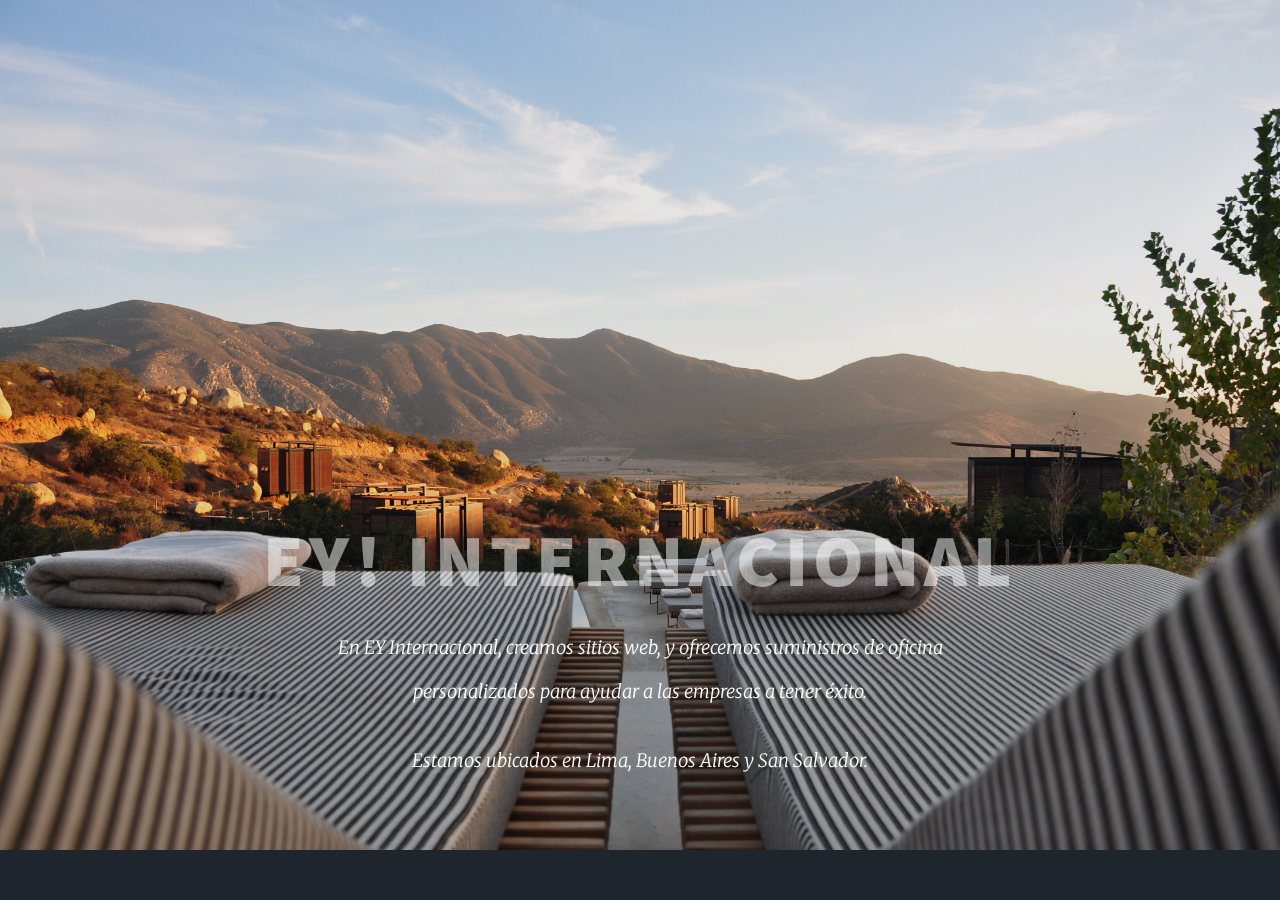
==== commit 3b1acf40: "Update index.html" ====
--- a/index.html
+++ b/index.html
@@ -19,18 +19,15 @@
 
 				<!-- Intro -->
 					<div id="intro">
-						<h1 style ="font-family lucida; opacity: 50%;">Eyir Private Circle<br />
+						<h1 style ="font-family lucida; opacity: 50%;">Ey! Internacional<br />
 						</h1>
-						<p>The Private Circle of Africa and the Middle East for Investment, Trading, and Events.</p>
+						<p>En EY Internacional, creamos sitios web, y ofrecemos suministros de oficina <br>
+									personalizados para ayudar a las empresas a tener éxito.<br></p>
+						<p>Estamos ubicados en Lima,
+									Buenos Aires y San Salvador.</p>
 						<div class="row">
-							<div style ="opacity: 50%;">
-								<ul class="actions stacked">
-
-									<li><a href="mailto:info@eyir.org" class="button">Contact</a></li>
-								</ul>
-							</div>
+							
 					</div>
-										<p style ="font-family lucida; opacity: 50%;"> to join Eyir you need to be recommended by a current member</p>
 
 
 
@@ -45,4 +42,4 @@
 			<script src="assets/js/main.js"></script>
 
 	</body>
-</html>+</html>
--- a/assets/css/main.css
+++ b/assets/css/main.css
@@ -3234,7 +3234,7 @@
 			width: 100%;
 			height: 100%;
 			background-color: #212931;
-			background-image: url("../../images/overlay.png"), linear-gradient(0deg, rgba(0, 0, 0, 0.1), rgba(0, 0, 0, 0.1)), url("../../images/bg.gif");
+			background-image: url("../../images/overlay.png"), linear-gradient(0deg, rgba(0, 0, 0, 0.1), rgba(0, 0, 0, 0.1)), url("../../images/bg.jpg");
 			background-size: auto,								auto,														100% auto;
 			background-position: center,								center,														top center;
 			background-repeat: repeat,								no-repeat,													no-repeat;
@@ -4686,4 +4686,4 @@
 			visibility: visible;
 		}
 
-	}+	}
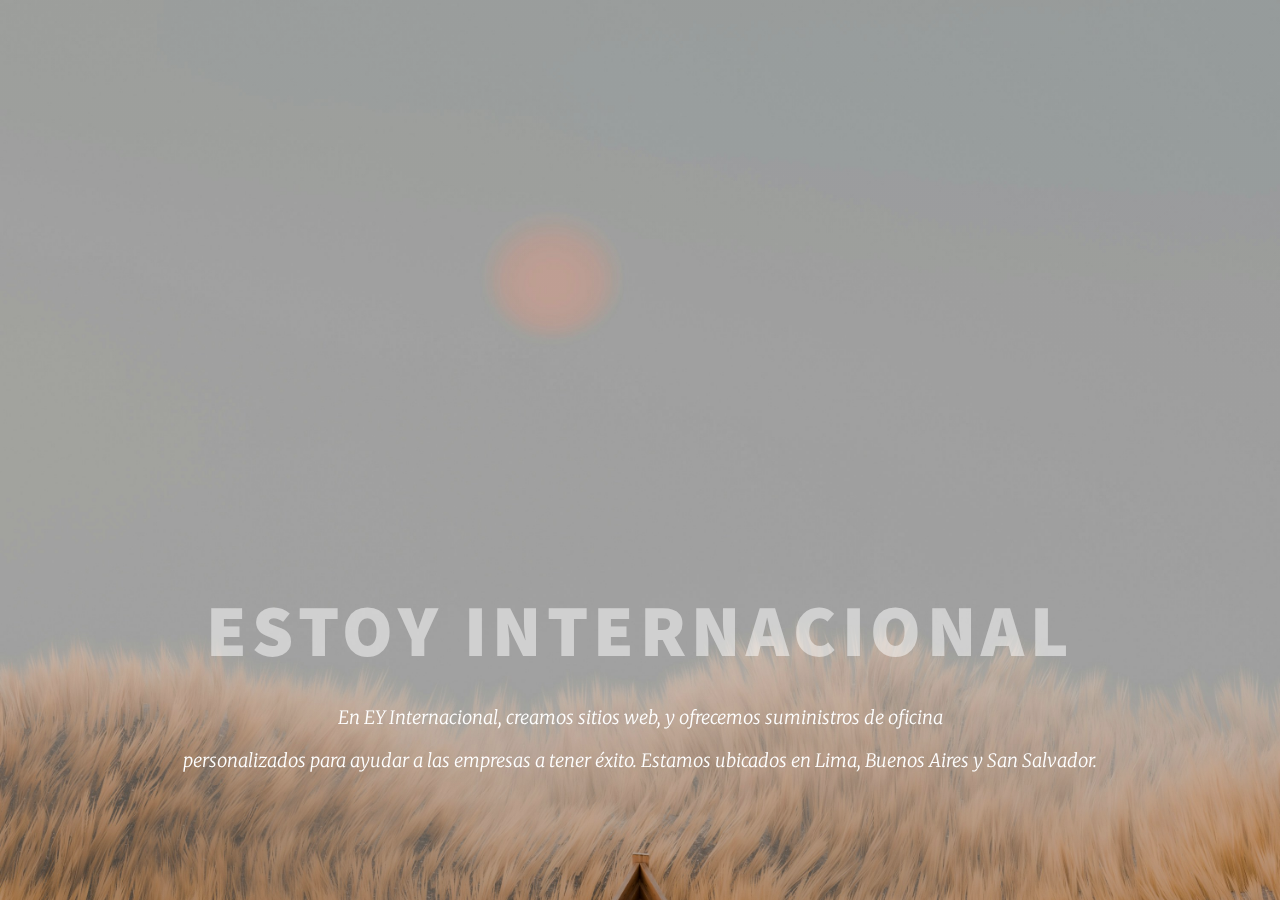
==== commit a43f3cc2: "Update index.html" ====
--- a/index.html
+++ b/index.html
@@ -19,12 +19,13 @@
 
 				<!-- Intro -->
 					<div id="intro">
-						<h1 style ="font-family lucida; opacity: 50%;">Ey! Internacional<br />
+						<h1 style ="font-family lucida; opacity: 50%;">Estoy Internacional
 						</h1>
 						<p>En EY Internacional, creamos sitios web, y ofrecemos suministros de oficina <br>
-									personalizados para ayudar a las empresas a tener éxito.<br></p>
-						<p>Estamos ubicados en Lima,
+									personalizados para ayudar a las empresas a tener éxito.
+						Estamos ubicados en Lima,
 									Buenos Aires y San Salvador.</p>
+						
 						<div class="row">
 							
 					</div>
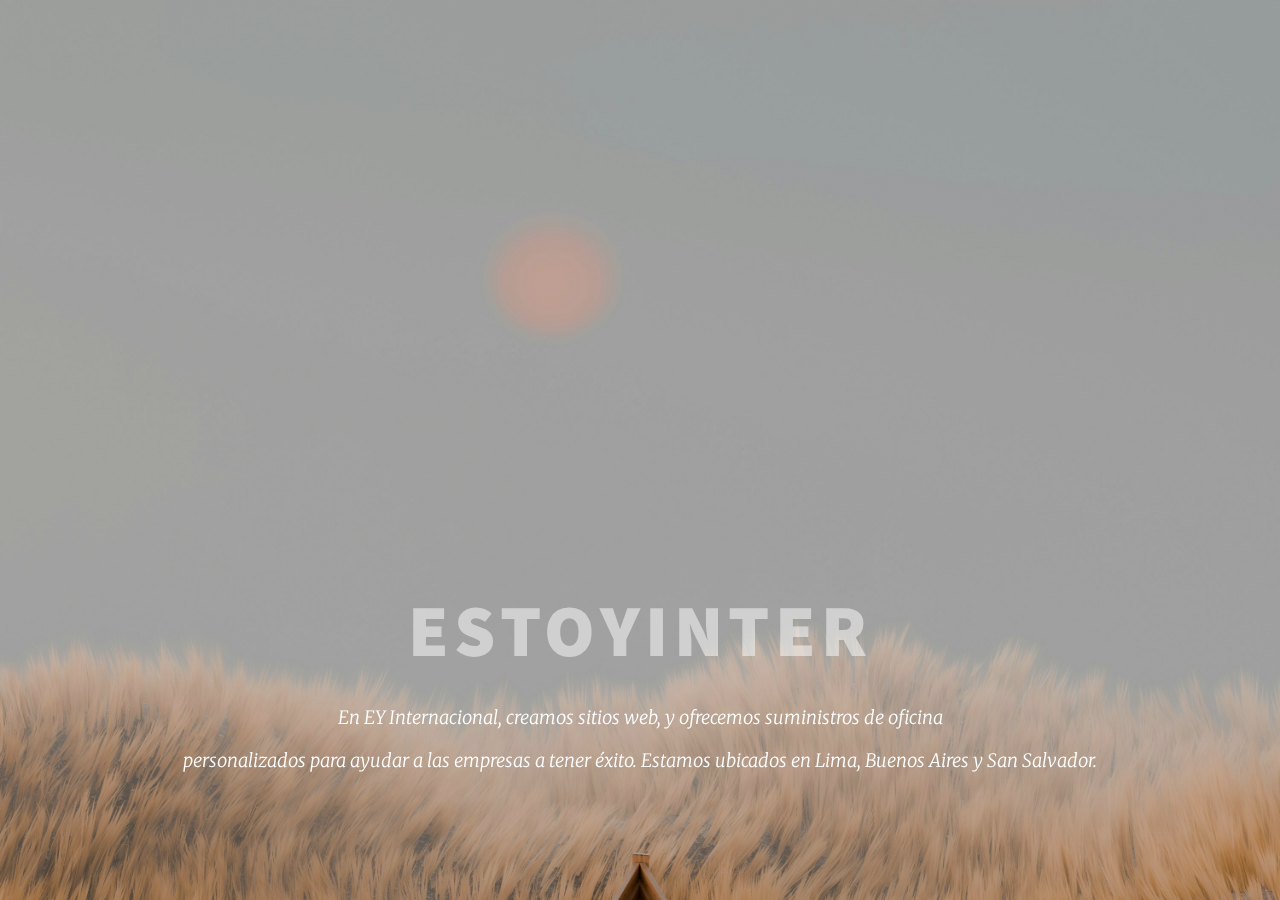
==== commit 773389dc: "Update index.html" ====
--- a/index.html
+++ b/index.html
@@ -19,7 +19,7 @@
 
 				<!-- Intro -->
 					<div id="intro">
-						<h1 style ="font-family lucida; opacity: 50%;">Estoy Internacional
+						<h1 style ="font-family lucida; opacity: 50%;">EstoyInter
 						</h1>
 						<p>En EY Internacional, creamos sitios web, y ofrecemos suministros de oficina <br>
 									personalizados para ayudar a las empresas a tener éxito.
